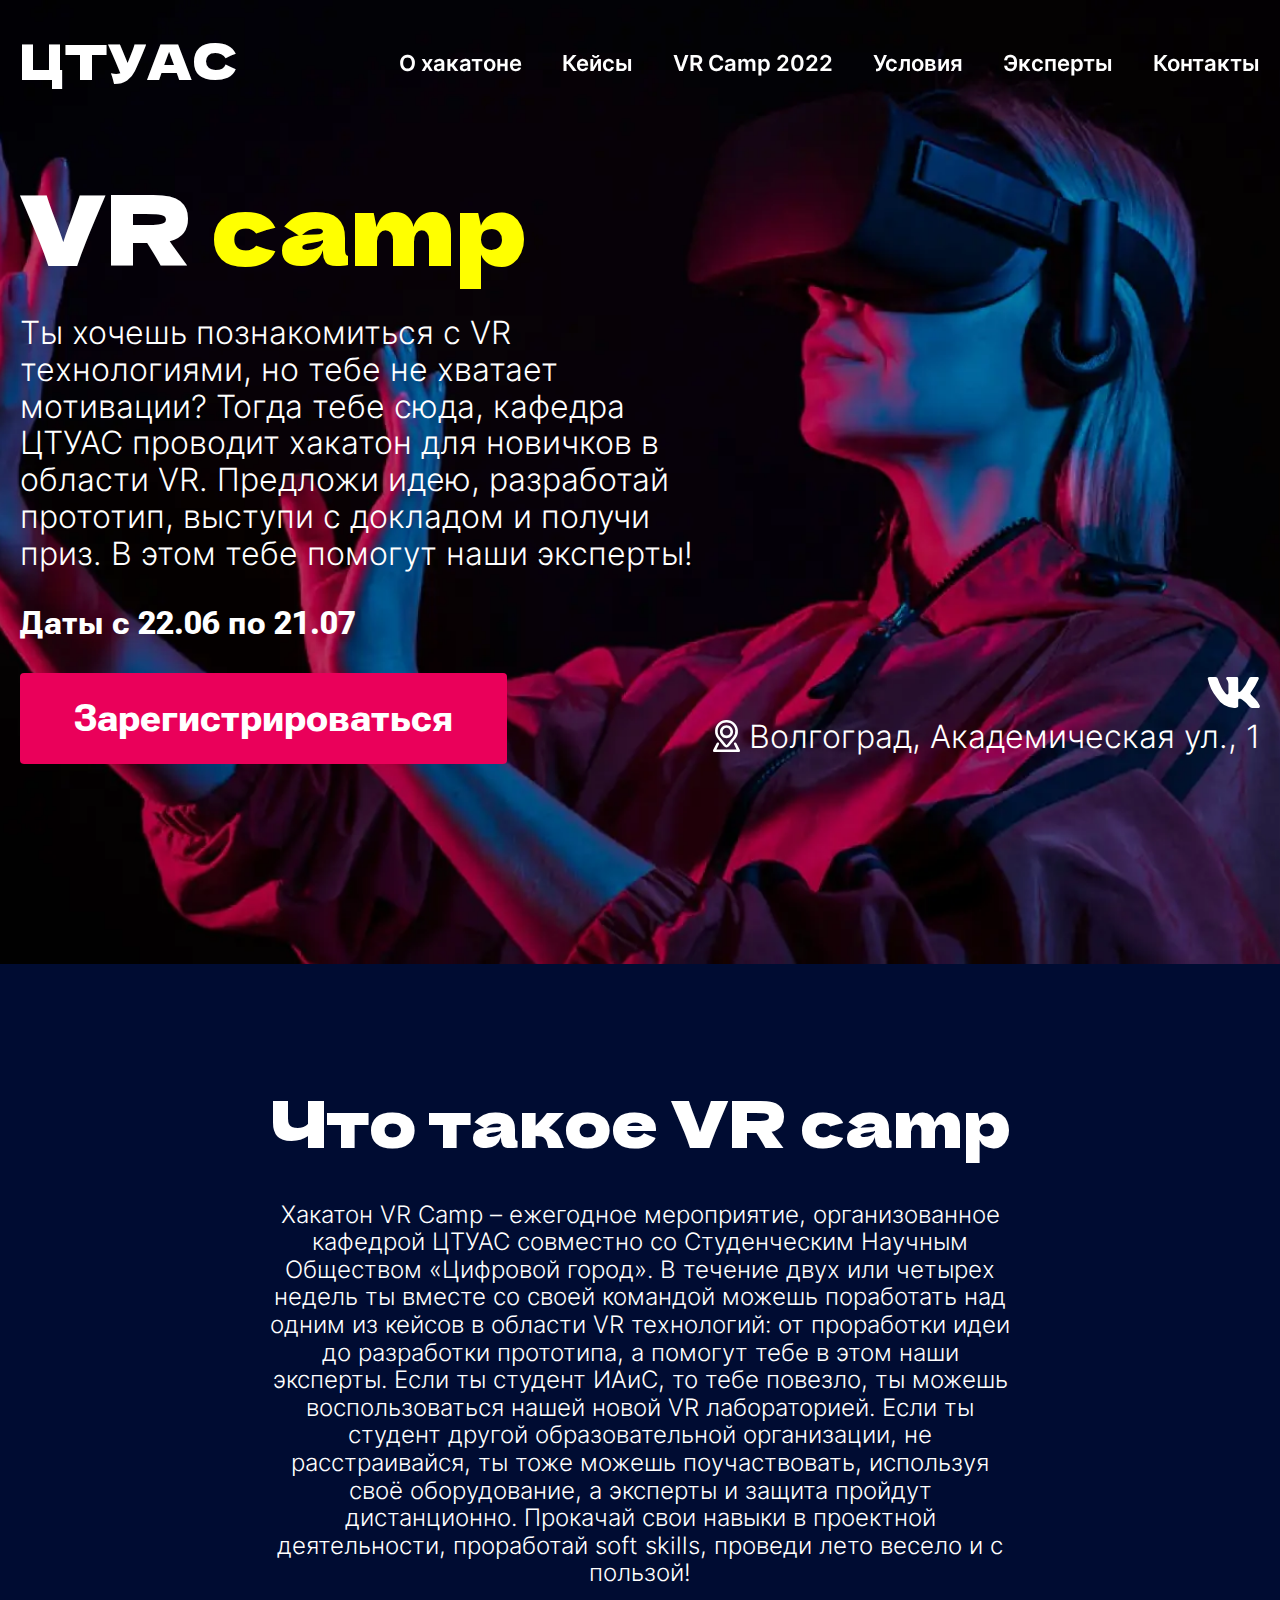
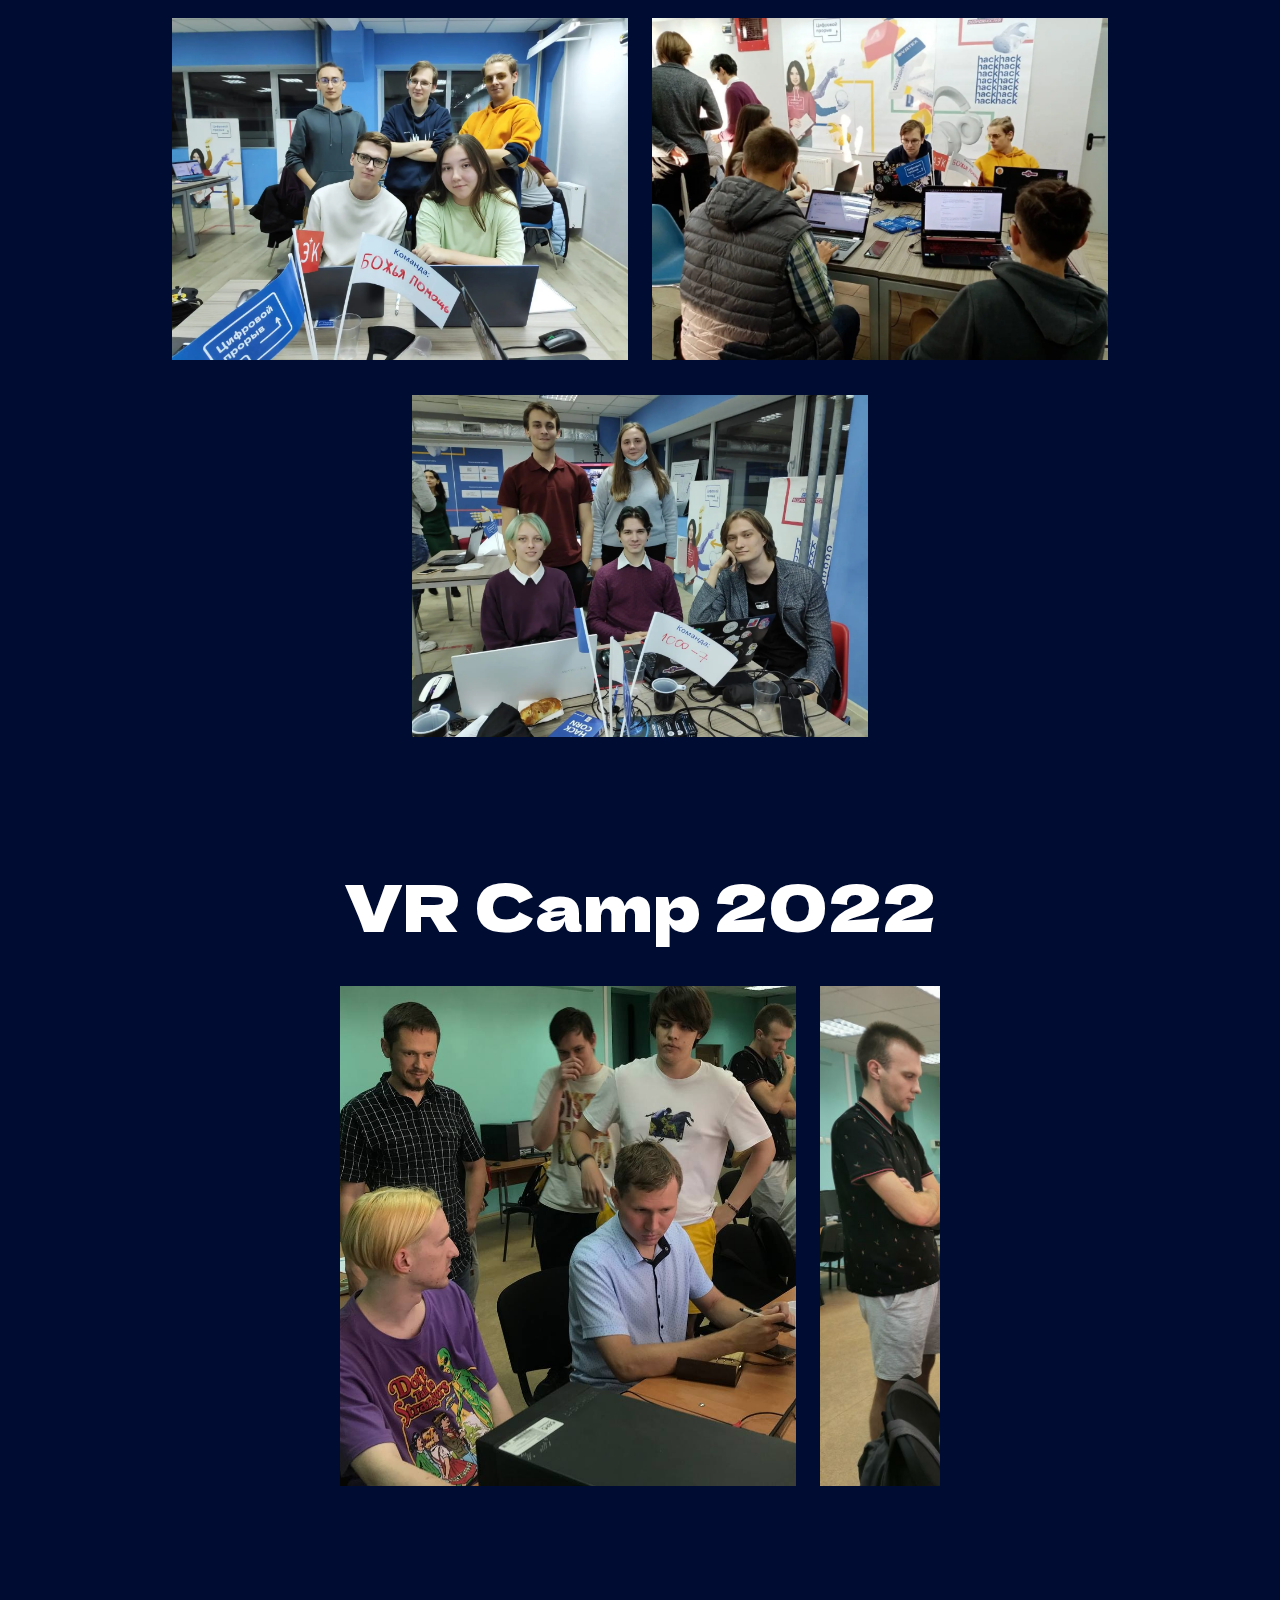
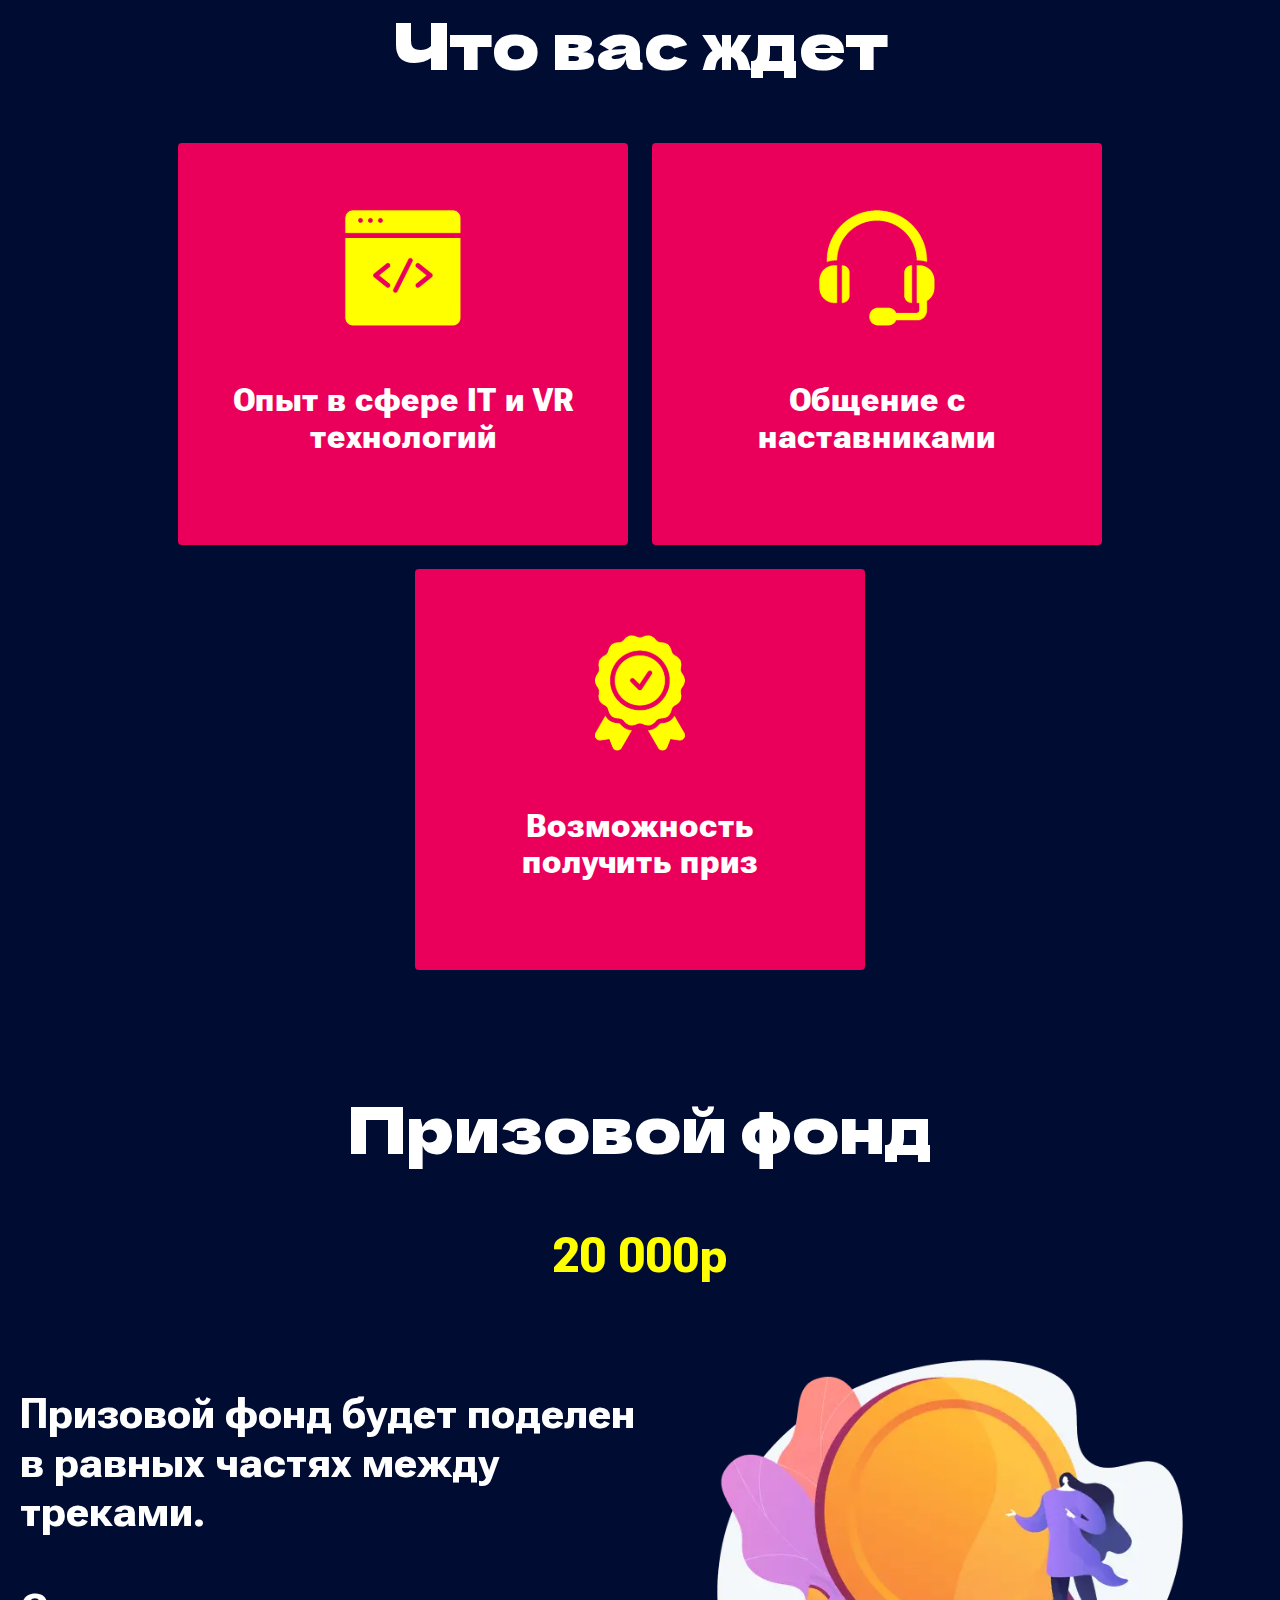
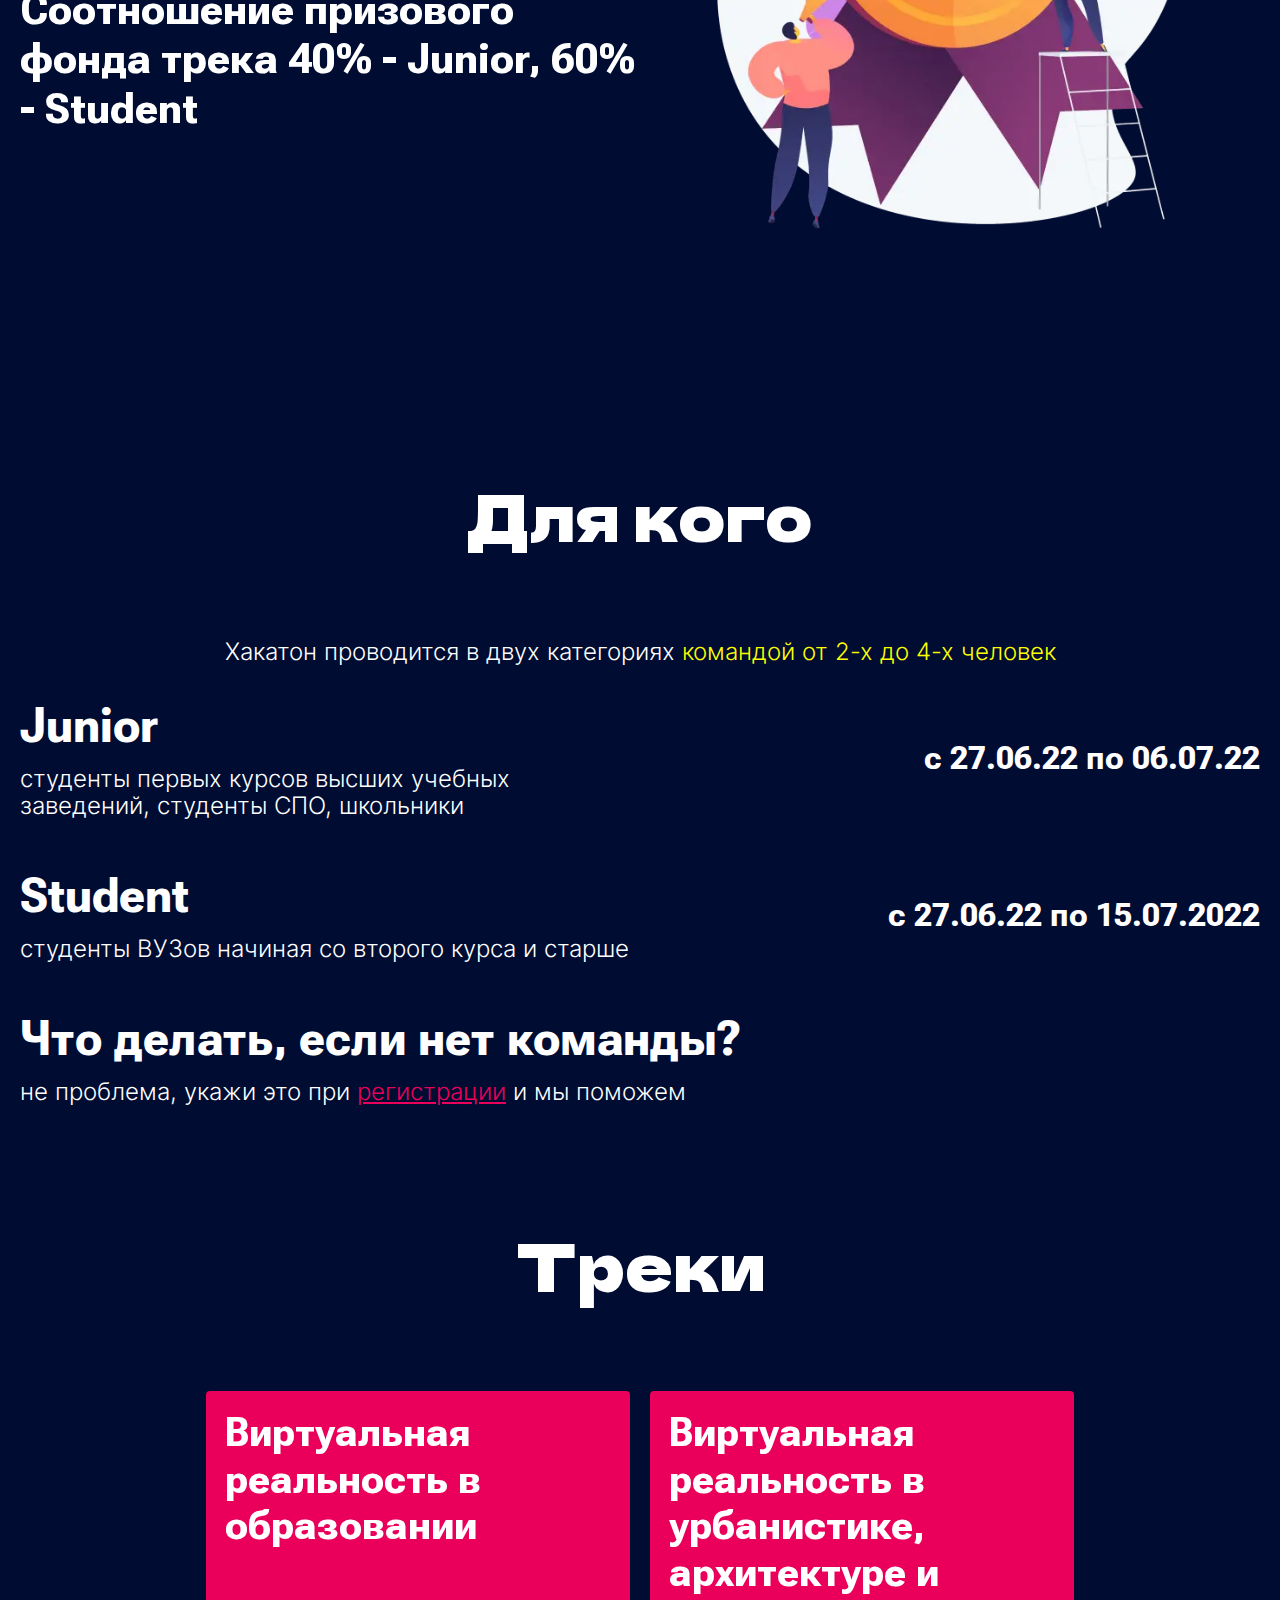
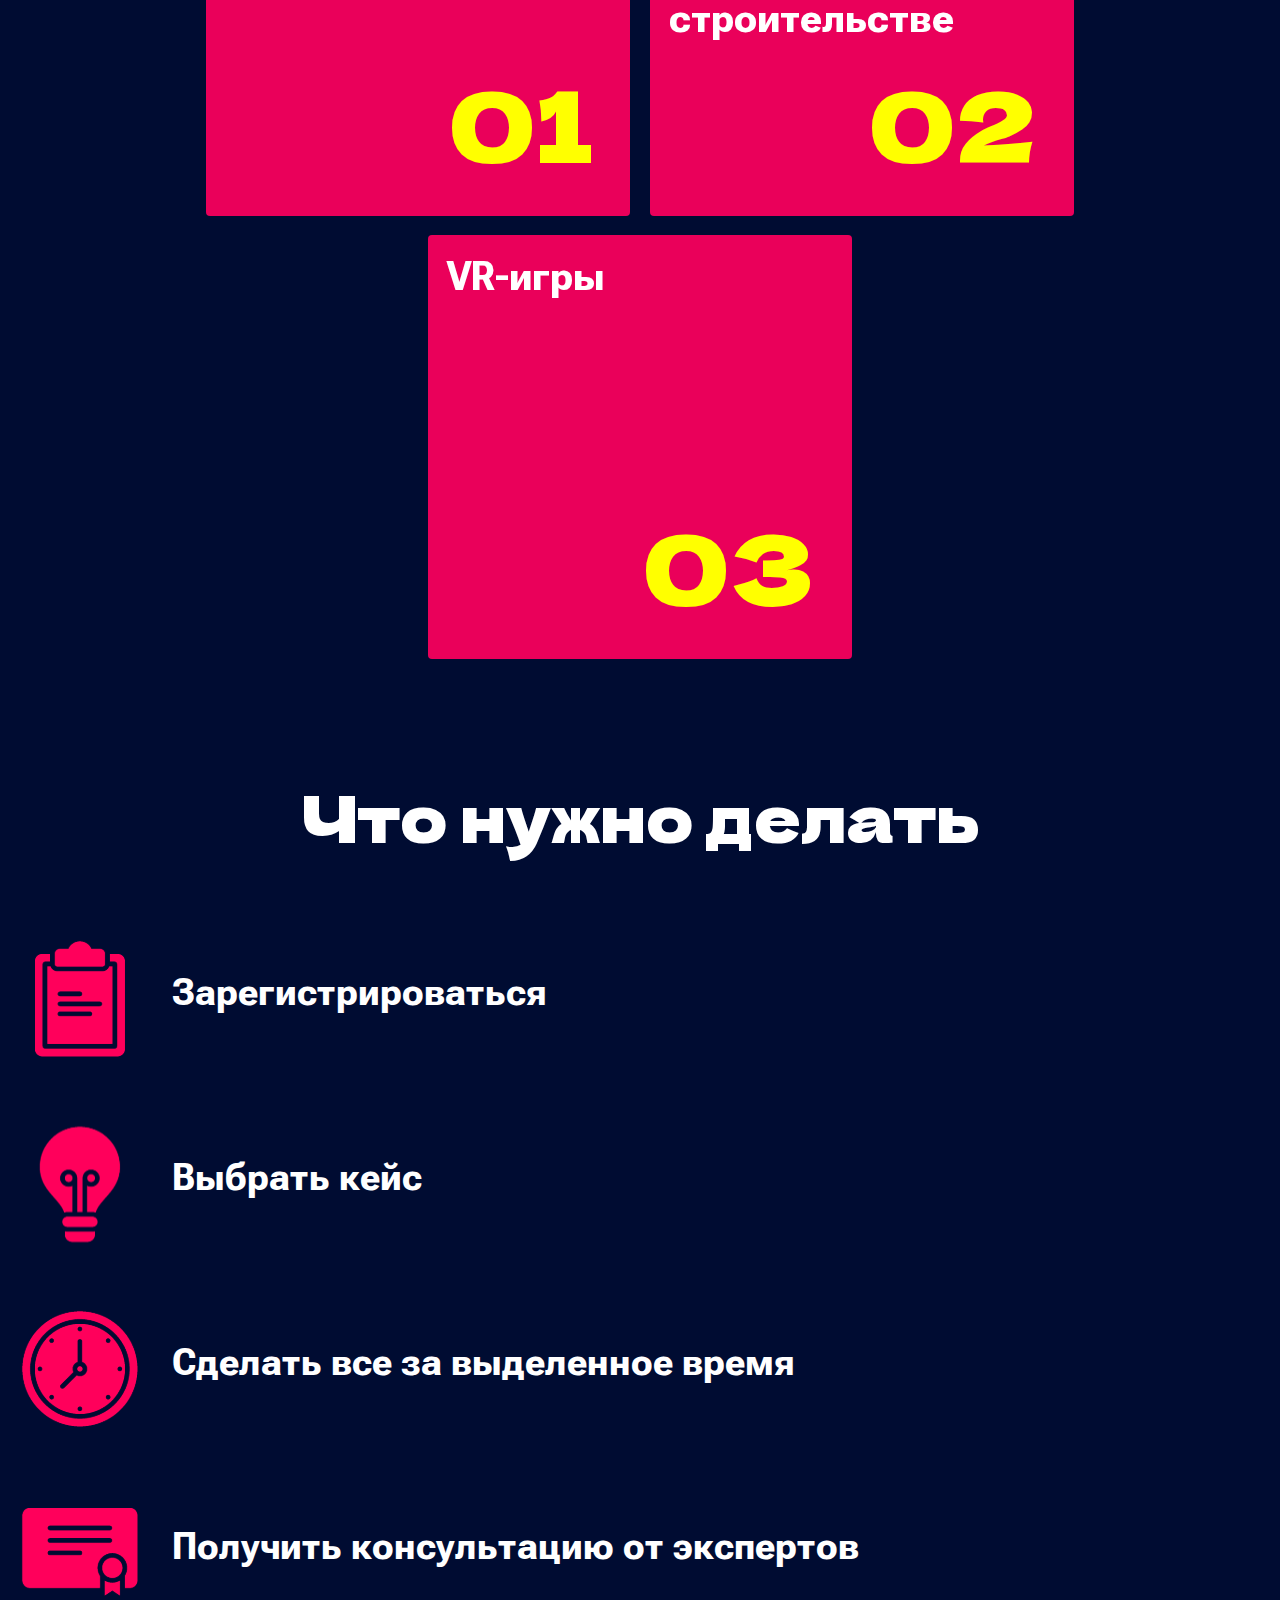
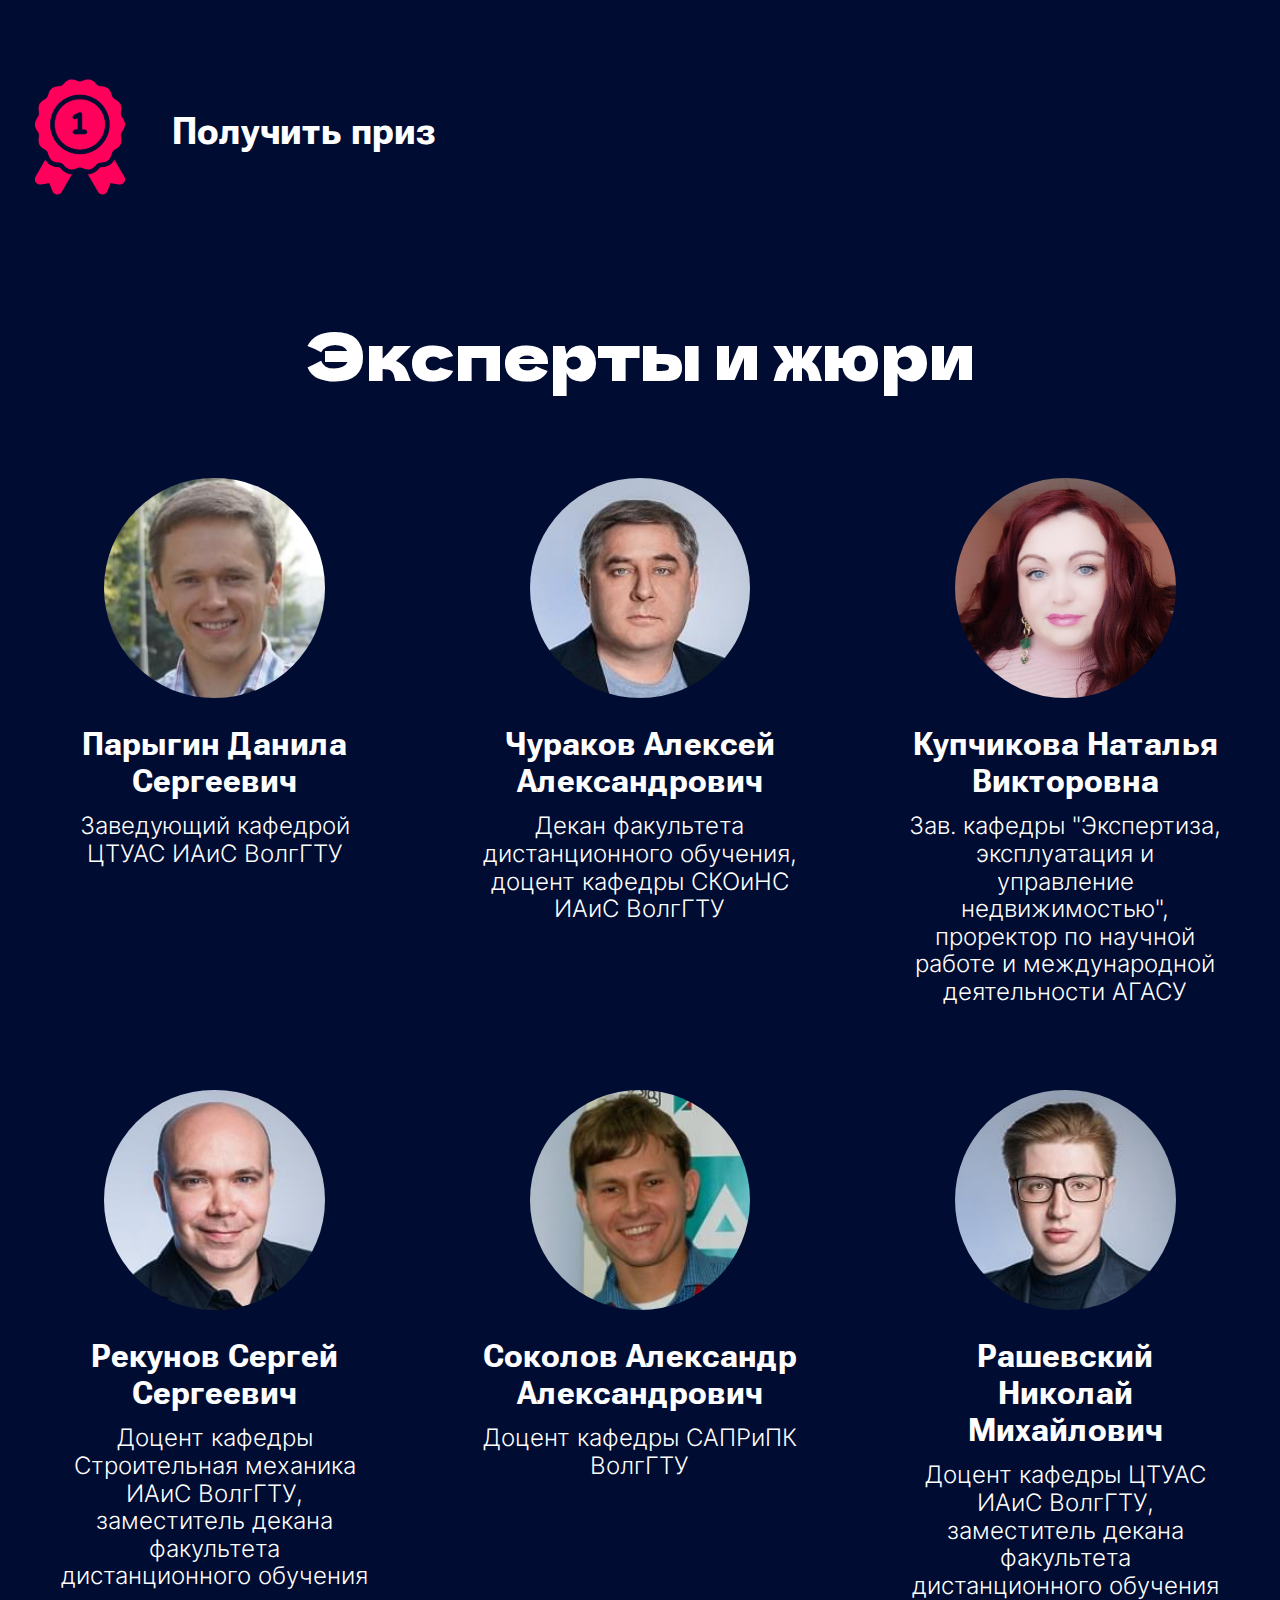
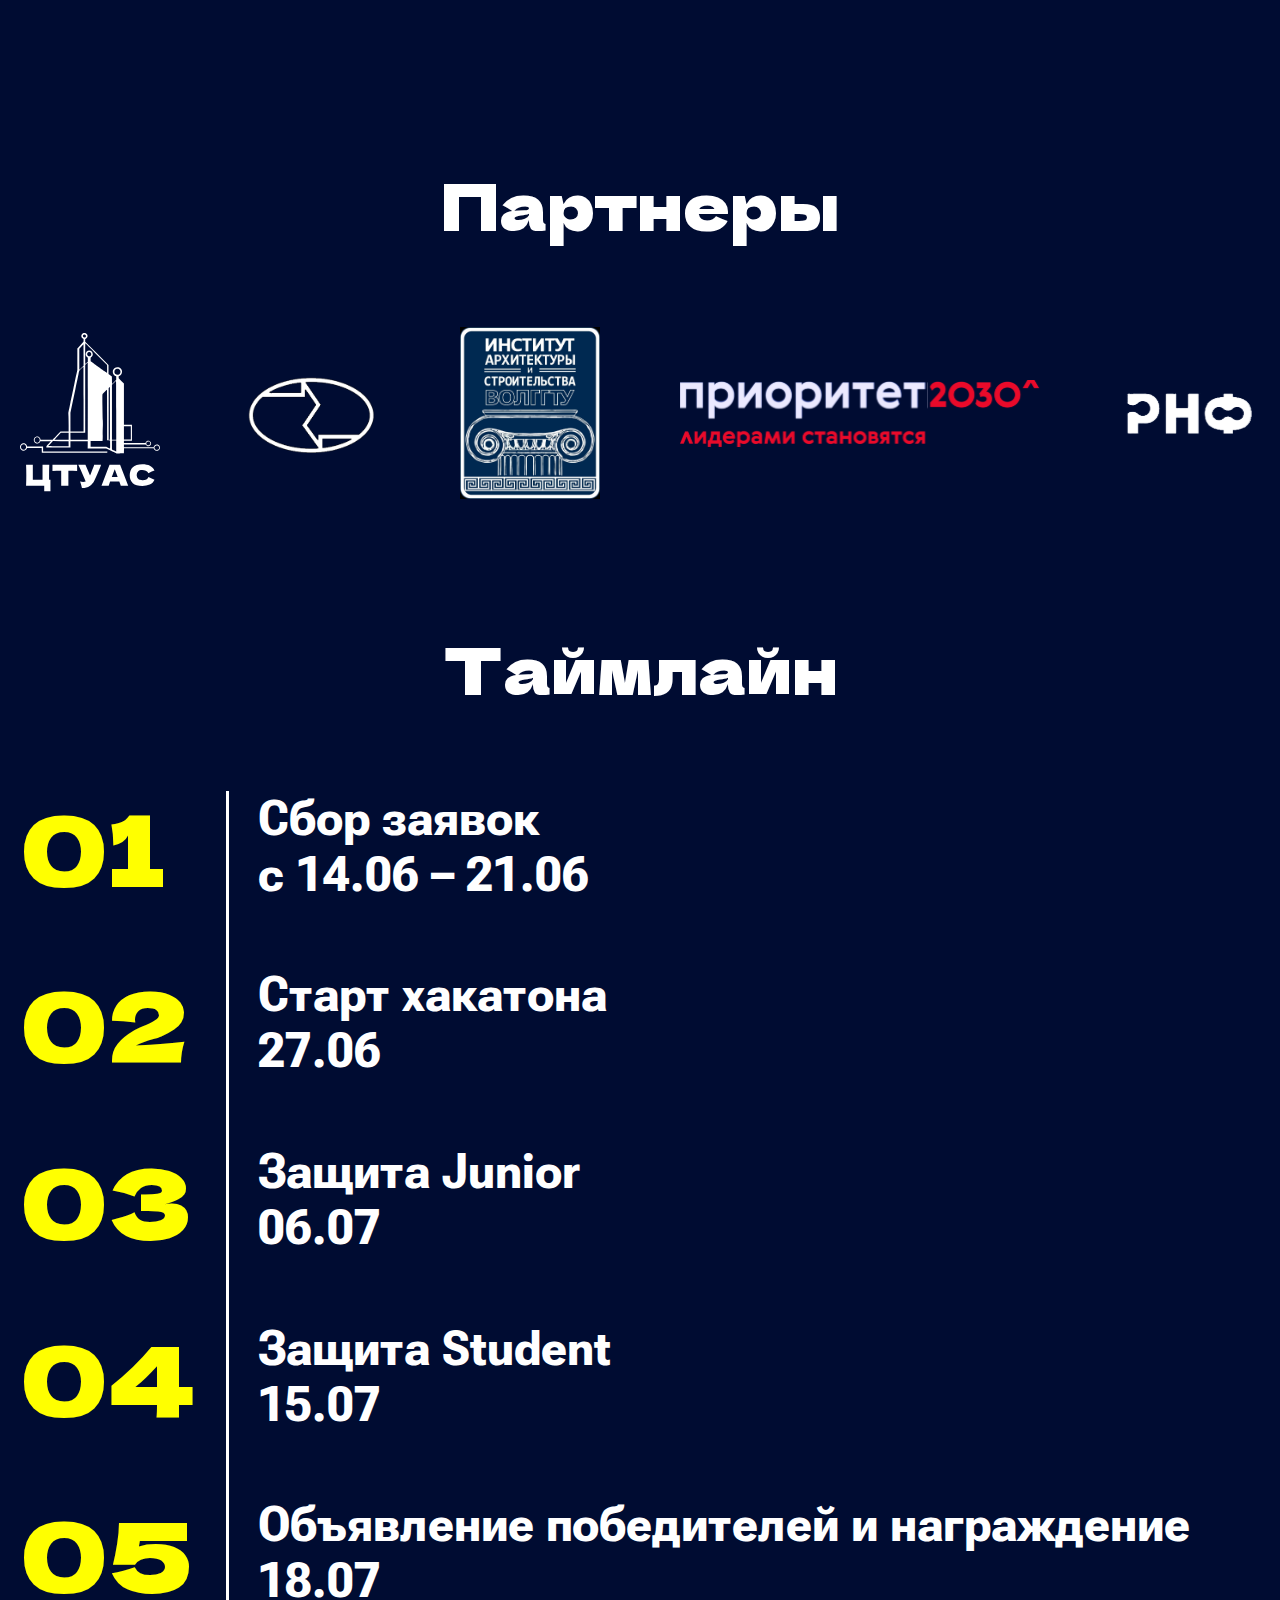
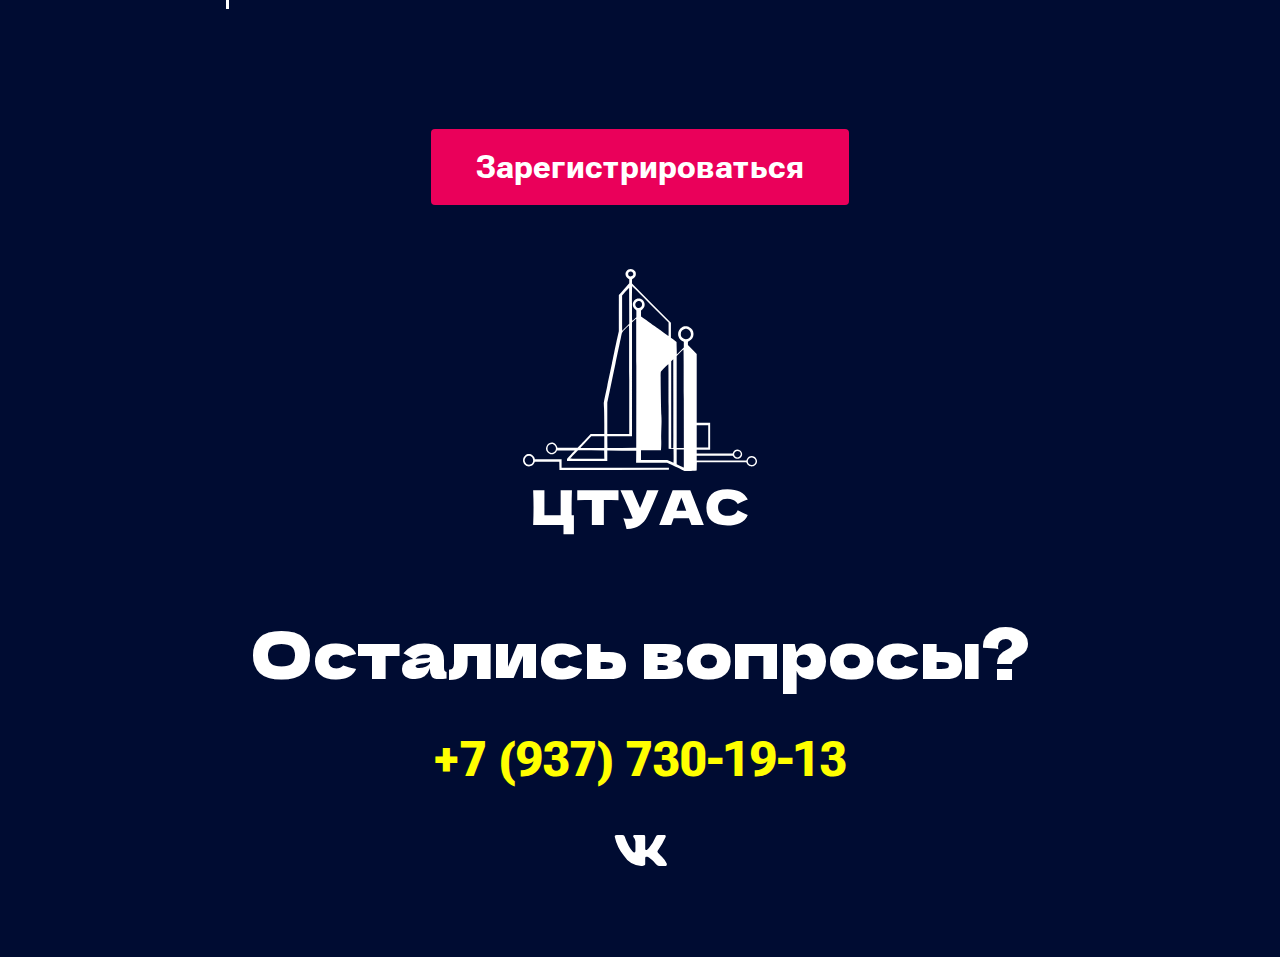
==== index.html @ 4e5b8299 "fixed old page" ====
<!doctype html>

<html lang="ru">

<head>
  <meta charset="UTF-8">
  <meta name="viewport" content="width=device-width, initial-scale=1.0">
  <meta name="description" content="ЦТУАС Хакатон VR camp 2022">
  <meta name="keywords" content="">
  <link rel="shortcut icon" href="img/favicons/favicon.svg" type="image/svg+xml">
  <link rel="shortcut icon" href="img/favicons/favicon.webp" type="image/webp">
  <link rel="shortcut icon" href="img/favicons/favicon.png" type="image/x-icon">
  <link rel="shortcut icon" href="img/favicons/favicon.ico" type="image/x-icon">
  <link rel="stylesheet" href="css/libs.min.css">
  <link rel="stylesheet" href="css/style.min.css">
  <title>ЦТУАС Хакатон</title>
</head>

<body>
  <nav class="nav">
    <div class="container">
      <div class="nav__mobile">
        <div class="nav__title"><a href="#">ЦТУАС</a></div>
        <input class="nav__check" type="checkbox" id="nav__check" onclick="menu()" />
        <label class="nav__hamb" for="nav__check"><span class="nav__hamb-line"></span></label>
      </div>
      <ul class="nav__menu">
        <li class="nav__menu__item">
          <a href="#about" onclick="checkboxOff()" class="nav__menu__link">О хакатоне</a>
        </li>
        <li class="nav__menu__item">
          <a href="#cases" onclick="checkboxOff()" class="nav__menu__link">Кейсы</a>
        </li>
        <li class="nav__menu__item">
          <a href="#old-camp" onclick="checkboxOff()" class="nav__menu__link">VR Camp 2022</a>
        </li>
        <li class="nav__menu__item">
          <a href="#conditions" onclick="checkboxOff()" class="nav__menu__link">Условия</a>
        </li>
        <li class="nav__menu__item">
          <a href="#experts" onclick="checkboxOff()" class="nav__menu__link">Эксперты</a>
        </li>
        <li class="nav__menu__item">
          <a href="#contacts" onclick="checkboxOff()" class="nav__menu__link">Контакты</a>
        </li>
      </ul>
    </div>
  </nav>
  <header class="header">
    <div class="container">
      <h1 class="header__title">
        VR <span class="header__title__anticolor">camp</span>
      </h1>
      <div class="header__description">
        Ты хочешь познакомиться с VR технологиями,
        но тебе не хватает мотивации?
        Тогда тебе сюда, кафедра ЦТУАС проводит
        хакатон для новичков в области VR. Предложи
        идею, разработай прототип, выступи с докладом
        и получи приз. В этом тебе помогут наши эксперты!
      </div>
      <div class="header__date">
        Даты с 22.06 по 21.07
      </div>
      <div class="header__bottom">
        <!-- https://forms.gle/5d2ER9vkkzoc5trY7 target="_blank" -->
        <a href="" class="header__button reg-button">Зарегистрироваться</a>
        <ul class="header__social">
          <li class="header__social__item">
            <a href="https://vk.com/istvstu" target="_blank">
              <img class="header__social__item__icon" src="img/vk.svg" />
            </a>
          </li>
          <li class="header__social__item">
            <img class="header__social__item__icon" src="img/marker.svg" />
            Волгоград, Академическая ул., 1
          </li>
        </ul>
      </div>
    </div>
  </header>
  <main class="main">
    <div class="container">
      <section class="main__whatis">
        <h2 class="main__whatis__title">
          <a name="about"></a>
          Что такое VR camp
        </h2>
        <div class="main__whatis__description">
          Хакатон VR Camp – ежегодное мероприятие, организованное кафедрой ЦТУАС совместно со Студенческим Научным
          Обществом «Цифровой город». В течение двух или четырех недель ты вместе со своей командой можешь поработать
          над одним из кейсов в области VR технологий: от проработки идеи до разработки прототипа, а помогут тебе в этом
          наши эксперты. Если ты студент ИАиС, то тебе повезло, ты можешь воспользоваться нашей новой VR лабораторией.
          Если ты студент другой образовательной организации, не расстраивайся, ты тоже можешь поучаствовать, используя
          своё оборудование, а эксперты и защита пройдут дистанционно. Прокачай свои навыки в проектной деятельности,
          проработай soft skills, проведи лето весело и с пользой!

        </div>
        <ul class="main__whatis__photos">
          <li class="main__whatis__photos__item">
            <img src="img/whatis_1.webp" alt="">
          </li>
          <li class="main__whatis__photos__item">
            <img src="img/whatis_2.webp" alt="">
          </li>
          <li class="main__whatis__photos__item">
            <img src="img/whatis_3.webp" alt="">
          </li>
        </ul>
      </section>

      <section class="main__whatis" id="old-camp">
        <h2 class="main__whatis__title">
          <a name="about"></a>
          VR Camp 2022
        </h2>
        <div class="slider">
          <ul class="main__whatis__photos" data-slider-photos>
            <li class="main__whatis__photos__item" data-slider-photos-item>
              <img src="img/old-camp/old-camp-1.jpg" alt="">
            </li>
            <li class="main__whatis__photos__item" data-slider-photos-item>
              <img src="img/old-camp/old-camp-2.jpg" alt="">
            </li>
            <li class="main__whatis__photos__item" data-slider-photos-item>
              <img src="img/old-camp/old-camp-3.jpg" alt="">
            </li>
            <li class="main__whatis__photos__item" data-slider-photos-item>
              <img src="img/old-camp/old-camp-4.jpg" alt="">
            </li>
          </ul>
        </div>

      </section>

      <section class="main__whatwait">
        <h2 class="main__whatwait__title">
          Что вас ждет
        </h2>
        <ul class="main__whatwait__list">
          <li class="main__whatwait__list__item">
            <img src="img/whatwait_1.svg" alt="" class="main__whatwait__list__item__icon">
            <h3 class="main__whatwait__list__item__title">
              Опыт в сфере IT и VR технологий
            </h3>
            <!-- <div class="main__whatwait__list__item__description">
                            Давно выяснено, что при оценке дизайна и 
                            композиции читаемый текст мешает сосредоточиться. 
                            Lorem Ipsum используют потому, что тот обеспечивает 
                            более или менее стандартное заполнение шаблона, 
                            а также реальное распределение букв и пробелов в 
                            абзацах, которое не получается при простой дубликации 
                            "Здесь ваш текст.. Здесь ваш текст.. Здесь ваш текст.." 
                            Многие программы электронной вёрстки
                        </div> -->
          </li>
          <li class="main__whatwait__list__item">
            <img src="img/whatwait_2.svg" alt="" class="main__whatwait__list__item__icon">
            <h3 class="main__whatwait__list__item__title">
              Общение с наставниками
            </h3>
            <!-- <div class="main__whatwait__list__item__description">
                            Давно выяснено, что при оценке дизайна и 
                            композиции читаемый текст мешает сосредоточиться. 
                            Lorem Ipsum используют потому, что тот обеспечивает 
                            более или менее стандартное заполнение шаблона, 
                            а также реальное распределение букв и пробелов в 
                            абзацах, которое не получается при простой дубликации 
                            "Здесь ваш текст.. Здесь ваш текст.. Здесь ваш текст.." 
                            Многие программы электронной вёрстки
                        </div> -->
          </li>
          <li class="main__whatwait__list__item">
            <img src="img/whatwait_3.svg" alt="" class="main__whatwait__list__item__icon">
            <h3 class="main__whatwait__list__item__title">
              Возможность получить приз
            </h3>
            <!-- <div class="main__whatwait__list__item__description">
                            Давно выяснено, что при оценке дизайна и 
                            композиции читаемый текст мешает сосредоточиться. 
                            Lorem Ipsum используют потому, что тот обеспечивает 
                            более или менее стандартное заполнение шаблона, 
                            а также реальное распределение букв и пробелов в 
                            абзацах, которое не получается при простой дубликации 
                            "Здесь ваш текст.. Здесь ваш текст.. Здесь ваш текст.." 
                            Многие программы электронной вёрстки
                        </div> -->
          </li>
        </ul>
      </section>

      <section class="main__prize">
        <h2 class="main__prize__title">
          Призовой фонд
        </h2>
        <div class="main__prize__description">
          20 000р
        </div>
        <div class="main__prize__content">
          <p class="main__prize__content__text">
            Призовой фонд будет поделен в равных частях между треками.
            <br><br>
            Соотношение призового фонда трека 40% - Junior, 60% - Student
          </p>
          <img src="img/prize_bg.webp" class="main__prize__content__img">
        </div>
        <!-- <ul class="main__prize__top">
                    <li class="main__prize__top__item">
                        <h3 class="main__prize__top__item__title">Топы команд</h3>
                        <div class="main__prize__top__item__description">Подзаголовок, в таком-то кейсе, условие</div>
                    </li>
                    <li class="main__prize__top__item">
                        <h3 class="main__prize__top__item__title">Топы команд</h3>
                        <div class="main__prize__top__item__description">Подзаголовок, в таком-то кейсе, условие</div>
                    </li>
                    <li class="main__prize__top__item">
                        <h3 class="main__prize__top__item__title">Топы команд</h3>
                        <div class="main__prize__top__item__description">Подзаголовок, в таком-то кейсе, условие</div>
                    </li>
                </ul> -->
      </section>

      <section class="main__forwhom">
        <h2 class="main__forwhom__title">Для кого</h2>
        <div class="main__forwhom__description">
          Хакатон проводится в двух категориях <span class="main__forwhom__description__anticolor">командой от 2-х до
            4-х человек</span>
        </div>
        <ul class="main__forwhom__teams">
          <li class="main__forwhom__teams__item">
            <div class="main__forwhom__teams__item__info">
              <h3 class="main__forwhom__teams__item__info__title">Junior</h3>
              <div class="main__forwhom__teams__item__info__description">
                студенты первых курсов высших учебных заведений, студенты СПО, школьники
              </div>
            </div>
            <div class="main__forwhom__teams__item__date">
              с 27.06.22 по 06.07.22
            </div>
          </li>
          <li class="main__forwhom__teams__item">
            <div class="main__forwhom__teams__item__info">
              <h3 class="main__forwhom__teams__item__info__title">Student</h3>
              <div class="main__forwhom__teams__item__info__description">
                студенты ВУЗов начиная со второго курса и старше
              </div>
            </div>
            <div class="main__forwhom__teams__item__date">
              с 27.06.22 по 15.07.2022
            </div>
          </li>
          <li class="main__forwhom__teams__item">
            <div class="main__forwhom__teams__item__info">
              <h3 class="main__forwhom__teams__item__info__title">Что делать, если нет команды?</h3>
              <div class="main__forwhom__teams__item__info__description">
                <!-- "https://forms.gle/5d2ER9vkkzoc5trY7" target="_blank" -->
                не проблема, укажи это при <a href=""
                  class="main__forwhom__teams__item__info__description__link">регистрации</a> и мы поможем
              </div>
            </div>
          </li>
        </ul>
      </section>

      <section class="main__case">
        <h2 class="main__case__title">
          <a name="cases"></a>
          Треки
        </h2>
        <div class="main__case__cards">
          <div class="main__case__cards__card">
            <h3 class="main__case__cards__card__title">
              Виртуальная реальность в образовании
            </h3>
            <div class="main__case__cards__card__description">
              В рамках данного трека мы с вами попытаемся
              сделать образовательный процесс более
              современным и интересным. Картинки в
              учебниках или стенды это хорошо, но,
              наверное, каждый из нас задумывался о том:
              «Вот если это можно было бы посмотреть
              поближе и с разных сторон?», «А что если …?».
              <br><br>
              Подробности кейса в день открытия хакатона :)

            </div>
            <div class="main__case__cards__card__number">01</div>
          </div>
          <div class="main__case__cards__card">
            <h3 class="main__case__cards__card__title">
              Виртуальная реальность в урбанистике, архитектуре и строительстве
            </h3>
            <div class="main__case__cards__card__description">
              Романтика есть в каждой профессии.
              Видели ли Вы фото «Обед на набоскрёбе»?
              <br><br>
              Подробности кейса в день открытия хакатона :)
            </div>
            <div class="main__case__cards__card__number">02</div>
          </div>
          <div class="main__case__cards__card">
            <h3 class="main__case__cards__card__title">
              VR-игры
            </h3>
            <div class="main__case__cards__card__description">
              Тут комментарии излишни :)
              А как вы относитесь к громкой музыке?)
              <br><br>
              Подробности кейса в день открытия хакатона :)

            </div>
            <div class="main__case__cards__card__number">03</div>
          </div>
        </div>
      </section>

      <section class="main__whatdo">
        <h2 class="main__whatdo__title">
          <a name="conditions"></a>
          Что нужно делать
        </h2>
        <ul class="main__whatdo__todo">
          <li class="main__whatdo__todo__item">
            <img src="img/main_whatdo_1.svg" alt="" class="main__whatdo__todo__item__icon">
            <div class="main__whatdo__todo__item__info">
              <h3 class="main__whatdo__todo__item__info__title">
                <!-- Регистрация -->
                Зарегистрироваться
              </h3>
              <!-- <div class="main__whatdo__todo__item__info__description">
                                Внести все свои данные: номер, емайл, ФИО и т.д.
                            </div> -->
            </div>
          </li>
          <li class="main__whatdo__todo__item">
            <img src="img/main_whatdo_2.svg" alt="" class="main__whatdo__todo__item__icon">
            <div class="main__whatdo__todo__item__info">
              <h3 class="main__whatdo__todo__item__info__title">
                Выбрать кейс
              </h3>
              <!-- <div class="main__whatdo__todo__item__info__description">
                                Давно выяснено, что при оценке дизайна и композиции 
                                читаемый текст мешает сосредоточиться. Lorem Ipsum 
                                используют потому, что тот обеспечивает более или 
                                менее стандартное заполнение шаблона, а также реальное 
                                распределение букв и пробелов в абзацах, которое не получается
                            </div> -->
            </div>
          </li>
          <li class="main__whatdo__todo__item">
            <img src="img/main_whatdo_3.svg" alt="" class="main__whatdo__todo__item__icon">
            <div class="main__whatdo__todo__item__info">
              <h3 class="main__whatdo__todo__item__info__title">
                Сделать все за выделенное время
              </h3>
              <!-- <div class="main__whatdo__todo__item__info__description">
                                Давно выяснено, что при оценке дизайна и композиции 
                                читаемый текст мешает сосредоточиться. Lorem Ipsum 
                                используют потому, что тот обеспечивает более или 
                                менее стандартное заполнение шаблона, а также реальное 
                                распределение букв и пробелов в абзацах, которое не получается
                            </div> -->
            </div>
          </li>
          <li class="main__whatdo__todo__item">
            <img src="img/main_whatdo_4.svg" alt="" class="main__whatdo__todo__item__icon">
            <div class="main__whatdo__todo__item__info">
              <h3 class="main__whatdo__todo__item__info__title">
                Получить консультацию от экспертов
              </h3>
              <!-- <div class="main__whatdo__todo__item__info__description">
                                Давно выяснено, что при оценке дизайна и композиции 
                                читаемый текст мешает сосредоточиться. Lorem Ipsum 
                                используют потому, что тот обеспечивает более или 
                                менее стандартное заполнение шаблона, а также реальное 
                                распределение букв и пробелов в абзацах, которое не получается
                            </div> -->
            </div>
          </li>
          <li class="main__whatdo__todo__item">
            <img src="img/main_whatdo_5.svg" alt="" class="main__whatdo__todo__item__icon">
            <div class="main__whatdo__todo__item__info">
              <h3 class="main__whatdo__todo__item__info__title">
                Получить приз
              </h3>
              <!-- <div class="main__whatdo__todo__item__info__description">
                                Внести все свои данные: номер, емайл, ФИО и т.д.
                            </div> -->
            </div>
          </li>
        </ul>
      </section>

      <section class="main__experts">
        <h2 class="main__experts__title">
          <a name="experts"></a>
          Эксперты и жюри
        </h2>
        <ul class="main__experts__peoples">
          <li class="main__experts__peoples__item">
            <img src="img/parygin.jpg" alt="" class="main__experts__peoples__item__photo">
            <h3 class="main__experts__peoples__item__title">
              Парыгин Данила Сергеевич
            </h3>
            <div class="main__experts__peoples__item__description">
              Заведующий кафедрой ЦТУАС ИАиС ВолгГТУ
            </div>
          </li>
          <li class="main__experts__peoples__item">
            <img src="img/churakov.jpg" alt="" class="main__experts__peoples__item__photo">
            <h3 class="main__experts__peoples__item__title">
              Чураков Алексей Александрович
            </h3>
            <div class="main__experts__peoples__item__description">
              Декан факультета дистанционного обучения,
              доцент кафедры СКОиНС ИАиС ВолгГТУ
            </div>
          </li>
          <li class="main__experts__peoples__item">
            <img src="img/cupchikova1.jpeg" alt="" class="main__experts__peoples__item__photo">
            <h3 class="main__experts__peoples__item__title">
              Купчикова Наталья Викторовна
            </h3>
            <div class="main__experts__peoples__item__description">
              Зав. кафедры "Экспертиза, эксплуатация и управление недвижимостью",
              проректор по научной работе и международной деятельности
              АГАСУ
            </div>
          </li>
          <li class="main__experts__peoples__item">
            <img src="img/rekunov.jpg" alt="" class="main__experts__peoples__item__photo">
            <h3 class="main__experts__peoples__item__title">
              Рекунов Сергей Сергеевич
            </h3>
            <div class="main__experts__peoples__item__description">
              Доцент кафедры Строительная механика ИАиС ВолгГТУ,
              заместитель декана факультета дистанционного обучения
            </div>
          </li>
          <li class="main__experts__peoples__item">
            <img src="img/sokolov.jpg" alt="" class="main__experts__peoples__item__photo">
            <h3 class="main__experts__peoples__item__title">
              Соколов Александр Александрович
            </h3>
            <div class="main__experts__peoples__item__description">
              Доцент кафедры САПРиПК ВолгГТУ
            </div>
          </li>
          <li class="main__experts__peoples__item">
            <img src="img/rashevskiy.jpg" alt="" class="main__experts__peoples__item__photo">
            <h3 class="main__experts__peoples__item__title">
              Рашевский Николай Михайлович
            </h3>
            <div class="main__experts__peoples__item__description">
              Доцент кафедры ЦТУАС ИАиС ВолгГТУ,
              заместитель декана факультета дистанционного обучения
            </div>
          </li>
        </ul>
      </section>

      <section class="main__companies">
        <h2 class="main__companies__title">
          Партнеры
        </h2>
        <ul class="main__companies__list">
          <li class="main__companies__list__item">
            <a href="http://istvstu.ru/" target="_blank" class="main__companies__list__item__link">
              <img src="img/ctuas_emblem.svg" alt="" class="main__companies__list__item__logo">
            </a>
          </li>
          <li class="main__companies__list__item">
            <a href="http://fdo-gorhoz.ru/" target="_blank" class="main__companies__list__item__link">
              <img src="img/fdo_logo.png" alt="" class="main__companies__list__item__logo">
            </a>
          </li>
          <li class="main__companies__list__item">
            <a href="https://vgasu.ru/" target="_blank" class="main__companies__list__item__link">
              <img src="img/iais_logo.jpg" alt="" class="main__companie__list__items__logo">
            </a>
          </li>
          <li class="main__companies__list__item" id="prioritet">
            <a href="https://priority2030.ru/" target="_blank" class="main__companies__list__item__link">
              <img src="img/prioritet.svg" alt="" class="main__companies__list__item__logo">
            </a>
          </li>
          <li class="main__companies__list__item">
            <a href="https://www.rscf.ru/" target="_blank" class="main__companies__list__item__link">
              <img src="img/rnf.svg" alt="" class="main__companies__list__item__logo">
            </a>
          </li>
        </ul>
      </section>

      <section class="main__timeline">
        <h2 class="main__timeline__title">
          Таймлайн
        </h2>
        <ul class="main__timeline__list">
          <li class="main__timeline__list__item">
            <div class="main__timeline__list__item__number">01</div>
            <div class="main__timeline__list__item__info">
              Сбор заявок<br>с 14.06 – 21.06
              <!-- <div class="main__timeline__list__item__info__title">
                                Сбор заявок<br>с 28.04 - 29.05
                            </div>
                            <div class="main__timeline__list__item__info__description">
                                Давно выяснено, что при оценке дизайна и композиции 
                                читаемый текст мешает сосредоточиться. Lorem Ipsum 
                                используют потому, что тот обеспечивает более или 
                                менее стандартное заполнение шаблона
                            </div> -->
            </div>
          </li>
          <li class="main__timeline__list__item">
            <div class="main__timeline__list__item__number">02</div>
            <div class="main__timeline__list__item__info">
              Старт хакатона<br>27.06
              <!-- <div class="main__timeline__list__item__info__title">
                                Сбор заявок<br>с 28.04 - 29.05
                            </div>
                            <div class="main__timeline__list__item__info__description">
                                Давно выяснено, что при оценке дизайна и композиции 
                                читаемый текст мешает сосредоточиться. Lorem Ipsum 
                                используют потому, что тот обеспечивает более или 
                                менее стандартное заполнение шаблона
                            </div> -->
            </div>
          </li>
          <li class="main__timeline__list__item">
            <div class="main__timeline__list__item__number">03</div>
            <div class="main__timeline__list__item__info">
              Защита Junior<br>06.07
              <!-- <div class="main__timeline__list__item__info__title">
                                Сбор заявок<br>с 28.04 - 29.05
                            </div>
                            <div class="main__timeline__list__item__info__description">
                                Давно выяснено, что при оценке дизайна и композиции 
                                читаемый текст мешает сосредоточиться. Lorem Ipsum 
                                используют потому, что тот обеспечивает более или 
                                менее стандартное заполнение шаблона
                            </div> -->
            </div>
          </li>
          <li class="main__timeline__list__item">
            <div class="main__timeline__list__item__number">04</div>
            <div class="main__timeline__list__item__info">
              Защита Student<br>15.07
              <!-- <div class="main__timeline__list__item__info__title">
                                Сбор заявок<br>с 28.04 - 29.05
                            </div>
                            <div class="main__timeline__list__item__info__description">
                                Давно выяснено, что при оценке дизайна и композиции 
                                читаемый текст мешает сосредоточиться. Lorem Ipsum 
                                используют потому, что тот обеспечивает более или 
                                менее стандартное заполнение шаблона
                            </div> -->
            </div>
          </li>
          <li class="main__timeline__list__item">
            <div class="main__timeline__list__item__number">05</div>
            <div class="main__timeline__list__item__info">
              Объявление победителей и награждение<br>18.07
              <!-- <div class="main__timeline__list__item__info__title">
                                Сбор заявок<br>с 28.04 - 29.05
                            </div>
                            <div class="main__timeline__list__item__info__description">
                                Давно выяснено, что при оценке дизайна и композиции 
                                читаемый текст мешает сосредоточиться. Lorem Ipsum 
                                используют потому, что тот обеспечивает более или 
                                менее стандартное заполнение шаблона
                            </div> -->
            </div>
          </li>
        </ul>
      </section>
    </div>
  </main>

  <footer class="footer">
    <div class="container">
      <a name="contacts"></a>
      <div class="">
        <!-- https://forms.gle/5d2ER9vkkzoc5trY7 target="_blank" -->
        <a href="" class="footer__button reg-button">Зарегистрироваться</a>
      </div>
      <a href="http://istvstu.ru/">
        <img src="img/ctuas_emblem.svg" alt="" class="footer__emblem">
      </a>
      <h2 class="footer__title">
        Остались вопросы?
      </h2>
      <div class="footer__number">
        +7 (937) 730-19-13
      </div>
      <a href="https://vk.com/istvstu" target="_blank">
        <img class="footer__icon" src="img/vk.svg" />
      </a>
    </div>
  </footer>
  <script src="js/libs.min.js"></script>
  <script src="js/main.min.js"></script>
  <!— Yandex.Metrika counter —>
    <script type="text/javascript">
      (function (m, e, t, r, i, k, a) {
        m[i] = m[i] || function () { (m[i].a = m[i].a || []).push(arguments) };
        m[i].l = 1 * new Date(); k = e.createElement(t), a = e.getElementsByTagName(t)[0], k.async = 1, k.src = r, a.parentNode.insertBefore(k, a)
      })
        (window, document, "script", "https://mc.yandex.ru/metrika/tag.js", "ym");

      ym(89194447, "init", {
        clickmap: true,
        trackLinks: true,
        accurateTrackBounce: true,
        webvisor: true
      });
    </script>
    <noscript>
      <div><img src="https://mc.yandex.ru/watch/89194447" style="position:absolute; left:-9999px;" alt="" /></div>
    </noscript>
    <!— /Yandex.Metrika counter —>
</body>

</html>
---- css/style.min.css ----
/*! normalize.css v8.0.1 | MIT License | github.com/necolas/normalize.css */
@font-face {
  font-family: DelaGothicOne;
  src: local("DelaGothicOne-Regular"), url(../fonts/DelaGothicOne-Regular.woff2) format("woff2"), url(../fonts/DelaGothicOne-Regular.woff) format("woff");
  font-weight: 400;
  font-style: normal;
  font-display: swap
}

@font-face {
  font-family: RobotoFlex;
  src: local("RobotoFlex"), url(../fonts/RobotoFlex.woff2) format("woff2"), url(../fonts/RobotoFlex.woff) format("woff");
  font-weight: 700;
  font-style: normal;
  font-display: swap
}

@font-face {
  font-family: RobotoFlex;
  src: local("RobotoFlex"), url(../fonts/RobotoFlex.woff2) format("woff2"), url(../fonts/RobotoFlex.woff) format("woff");
  font-weight: 800;
  font-style: normal;
  font-display: swap
}

@font-face {
  font-family: Inter;
  src: local("Inter-Medium"), url(../fonts/Inter-Medium.woff2) format("woff2"), url(../fonts/Inter-Medium.woff) format("woff");
  font-weight: 500;
  font-style: normal;
  font-display: swap
}

@font-face {
  font-family: Inter;
  src: local("Inter-Light"), url(../fonts/Inter-Light.woff2) format("woff2"), url(../fonts/Inter-Light.woff) format("woff");
  font-weight: 300;
  font-style: normal;
  font-display: swap
}

@font-face {
  font-family: Inter;
  src: local("Inter-SemiBold"), url(../fonts/Inter-SemiBold.woff2) format("woff2"), url(../fonts/Inter-SemiBold.woff) format("woff");
  font-weight: 600;
  font-style: normal;
  font-display: swap
}

@font-face {
  font-family: DelaGothicOne-Regular;
  src: local("DelaGothicOne-Regular"), url(../fonts/DelaGothicOne-Regular.woff2) format("woff2"), url(../fonts/DelaGothicOne-Regular.woff) format("woff");
  font-weight: 400;
  font-style: normal;
  font-display: swap
}

@font-face {
  font-family: Inter-Light;
  src: local("Inter-Light"), url(../fonts/Inter-Light.woff2) format("woff2"), url(../fonts/Inter-Light.woff) format("woff");
  font-weight: 400;
  font-style: normal;
  font-display: swap
}

@font-face {
  font-family: Inter-Medium;
  src: local("Inter-Medium"), url(../fonts/Inter-Medium.woff2) format("woff2"), url(../fonts/Inter-Medium.woff) format("woff");
  font-weight: 400;
  font-style: normal;
  font-display: swap
}

@font-face {
  font-family: Inter-SemiBold;
  src: local("Inter-SemiBold"), url(../fonts/Inter-SemiBold.woff2) format("woff2"), url(../fonts/Inter-SemiBold.woff) format("woff");
  font-weight: 400;
  font-style: normal;
  font-display: swap
}

@font-face {
  font-family: RobotoFlex;
  src: local("RobotoFlex"), url(../fonts/RobotoFlex.woff2) format("woff2"), url(../fonts/RobotoFlex.woff) format("woff");
  font-weight: 400;
  font-style: normal;
  font-display: swap
}

/*! normalize.css v8.0.1 | MIT License | github.com/necolas/normalize.css */
html {
  line-height: 1.15;
  -webkit-text-size-adjust: 100%
}

details,
main {
  display: block
}

h1 {
  font-size: 2em
}

hr {
  -webkit-box-sizing: content-box;
  box-sizing: content-box;
  height: 0;
  overflow: visible
}

code,
kbd,
pre,
samp {
  font-family: monospace, monospace;
  font-size: 1em
}

a {
  background-color: rgba(0, 0, 0, 0)
}

abbr[title] {
  border-bottom: none;
  text-decoration: underline;
  -webkit-text-decoration: underline dotted;
  text-decoration: underline dotted
}

b,
strong {
  font-weight: bolder
}

small {
  font-size: 80%
}

sub,
sup {
  font-size: 75%;
  line-height: 0;
  position: relative;
  vertical-align: baseline
}

sub {
  bottom: -.25em
}

sup {
  top: -.5em
}

img {
  border-style: none
}

button,
input,
optgroup,
select,
textarea {
  font-family: inherit;
  font-size: 100%;
  line-height: 1.15;
  margin: 0
}

button,
input {
  overflow: visible
}

button,
select {
  text-transform: none
}

[type=button],
[type=reset],
[type=submit],
button {
  -webkit-appearance: button
}

[type=button]::-moz-focus-inner,
[type=reset]::-moz-focus-inner,
[type=submit]::-moz-focus-inner,
button::-moz-focus-inner {
  border-style: none;
  padding: 0
}

[type=button]:-moz-focusring,
[type=reset]:-moz-focusring,
[type=submit]:-moz-focusring,
button:-moz-focusring {
  outline: ButtonText dotted 1px
}

fieldset {
  padding: .35em .75em .625em
}

legend {
  -webkit-box-sizing: border-box;
  box-sizing: border-box;
  color: inherit;
  display: table;
  max-width: 100%;
  padding: 0;
  white-space: normal
}

progress {
  vertical-align: baseline
}

textarea {
  overflow: auto
}

[type=checkbox],
[type=radio] {
  -webkit-box-sizing: border-box;
  box-sizing: border-box;
  padding: 0
}

[type=number]::-webkit-inner-spin-button,
[type=number]::-webkit-outer-spin-button {
  height: auto
}

[type=search] {
  -webkit-appearance: textfield;
  outline-offset: -2px
}

[type=search]::-webkit-search-decoration {
  -webkit-appearance: none
}

::-webkit-file-upload-button {
  -webkit-appearance: button;
  font: inherit
}

summary {
  display: list-item
}

[hidden],
template {
  display: none
}

*,
::after,
::before {
  -webkit-box-sizing: border-box;
  box-sizing: border-box
}

.flex {
  display: -webkit-box;
  display: -ms-flexbox;
  display: flex;
  -webkit-box-align: start;
  -ms-flex-align: start;
  align-items: flex-start;
  -webkit-box-pack: start;
  -ms-flex-pack: start;
  justify-content: flex-start
}

.--just-space {
  -webkit-box-pack: justify;
  -ms-flex-pack: justify;
  justify-content: space-between
}

.--just-center {
  -webkit-box-pack: center;
  -ms-flex-pack: center;
  justify-content: center
}

.--just-end {
  -webkit-box-pack: end;
  -ms-flex-pack: end;
  justify-content: flex-end
}

.--align-str {
  -webkit-box-align: stretch;
  -ms-flex-align: stretch;
  align-items: stretch
}

.--align-center {
  -webkit-box-align: center;
  -ms-flex-align: center;
  align-items: center
}

.--align-end {
  -webkit-box-align: end;
  -ms-flex-align: end;
  align-items: flex-end
}

.--dir-col {
  -webkit-box-orient: vertical;
  -webkit-box-direction: normal;
  -ms-flex-direction: column;
  flex-direction: column
}

html {
  font-size: 16px;
  scroll-behavior: smooth;
  overflow: overlay;
  overflow-x: hidden
}

body,
html {
  min-height: 100%;
  position: relative
}

body {
  margin: 0;
  font-size: 1rem;
  background-color: #000c32
}

h1,
h2,
h3,
h4,
h5,
h6,
li,
ol,
p,
ul {
  margin: 0
}

.reg-button {
  font-family: RobotoFlex;
  font-weight: 700;
  font-size: 32px;
  color: #fff;
  padding: 27px 64px;
  background-color: #ea005a;
  border-radius: 4px;
  text-decoration: none;
  -webkit-transition: .2s;
  -o-transition: .2s;
  transition: .2s;
  display: inline-block
}

.reg-button:hover {
  background-color: #ff2377
}

::-webkit-scrollbar {
  width: 12px
}

::-webkit-scrollbar-thumb {
  background: -webkit-gradient(linear, left top, left bottom, from(#ff2377), to(#ea005a));
  background: linear-gradient(180deg, #ff2377, #ea005a);
  border-radius: 4px
}

body ul {
  list-style-type: none;
  padding: 0;
  margin: 0
}

body ::-webkit-scrollbar {
  width: 12px;
  background-color: rgba(0, 0, 0, 0)
}

body ::-webkit-scrollbar-thumb {
  background-color: #223c50
}

.container {
  max-width: 1480px;
  padding: 0 20px;
  margin: 0 auto
}

.nav {
  position: fixed;
  width: 100%;
  left: 0;
  right: 0;
  -webkit-transition: .3s;
  -o-transition: .3s;
  transition: .3s;
  font-size: 48px
}

.nav .container {
  display: -webkit-box;
  display: -ms-flexbox;
  display: flex;
  -webkit-box-pack: justify;
  -ms-flex-pack: justify;
  justify-content: space-between;
  padding-top: .67em;
  padding-bottom: .67em;
  -webkit-transition: .3s;
  -o-transition: .3s;
  transition: .3s
}

.nav__check {
  display: none
}

.nav__title {
  float: left
}

.nav__title a {
  font-family: DelaGothicOne;
  font-weight: 400;
  color: #fff;
  text-decoration: none;
  font-size: 1em
}

.nav__menu {
  position: relative;
  display: -webkit-box;
  display: -ms-flexbox;
  display: flex;
  bottom: .1em;
  gap: 40px;
  max-height: 0
}

.nav__menu__link {
  -webkit-transition: .3s;
  -o-transition: .3s;
  transition: .3s;
  font-family: Inter;
  font-weight: 600;
  font-size: .45em;
  color: #fff;
  text-decoration: none;
  white-space: nowrap
}

.nav__menu__link:hover {
  color: #ff2377
}

.nav.scrolled__nav {
  background-color: #fff;
  z-index: 5
}

.nav.scrolled__nav .container {
  padding-top: 8px;
  padding-bottom: 8px
}

.nav.scrolled__nav .nav__menu__link,
.nav.scrolled__nav .nav__title a {
  color: #000c32
}

.nav.scrolled__nav .nav__menu__link:hover {
  color: #ff2377
}

.header {
  background-image: url(../img/header-background.webp);
  background-repeat: no-repeat;
  background-size: cover;
  background-position: 65%;
  width: 100%;
  padding-top: 170px;
  padding-bottom: 200px;
  margin-bottom: 120px;
  color: #fff;
  font-size: 32px
}

.header__title {
  font-family: DelaGothicOne;
  font-weight: 400;
  font-size: 3em;
  margin-bottom: .36em
}

.header__title__anticolor {
  color: #ff0
}

.header__description {
  font-family: Inter;
  font-weight: 300;
  font-size: 1em;
  max-width: 55%;
  margin-bottom: 1em
}

.header__date {
  font-family: RobotoFlex;
  font-weight: 700;
  font-size: 1em;
  margin-bottom: 1em
}

.header__social {
  float: right;
  font-family: Inter;
  font-weight: 300;
  text-align: right;
  color: #fff
}

.header__social__item:not(:last-child) {
  margin-bottom: .25rem
}

.header__social__item__icon {
  font-size: 1rem;
  position: relative;
  top: .25rem
}

.header__button {
  font-size: 1.2em;
  padding: .6em 1.4em
}

.main {
  font-size: 48px
}

.main__whatis {
  margin-bottom: 2.5em;
  color: #fff;
  text-align: center
}

.main__whatis__title {
  font-family: DelaGothicOne;
  font-weight: 400;
  font-size: 1.34em;
  margin-bottom: .67em
}

.main__whatis__description {
  font-family: Inter;
  font-weight: 300;
  font-size: .5em;
  width: 60%;
  margin: 0 auto 1.3em
}

.main__whatis__photos {
  display: -webkit-box;
  display: -ms-flexbox;
  display: flex;
  -ms-flex-wrap: wrap;
  flex-wrap: wrap;
  gap: .5em;
  -webkit-box-pack: center;
  -ms-flex-pack: center;
  justify-content: center
}

.main__whatis__photos__item {
  max-width: 9.5em
}

.main__whatis__photos__item img {
  width: 100%
}

.main__whatwait {
  margin-bottom: 2.5em;
  color: #fff;
  text-align: center
}

.main__whatwait__title {
  font-family: DelaGothicOne;
  font-weight: 400;
  font-size: 1.34em;
  margin-bottom: 64px
}

.main__whatwait__list {
  display: -webkit-box;
  display: -ms-flexbox;
  display: flex;
  -ms-flex-wrap: wrap;
  flex-wrap: wrap;
  -webkit-box-pack: center;
  -ms-flex-pack: center;
  justify-content: center;
  gap: .5em
}

.main__whatwait__list__item {
  background-color: #ea005a;
  border-radius: 4px;
  padding: 1.34em .67em;
  width: 450px
}

.main__whatwait__list__item__icon {
  margin-bottom: .9em
}

.main__whatwait__list__item__title {
  font-family: RobotoFlex;
  font-weight: 800;
  font-size: .67em;
  margin-bottom: .76em
}

.main__whatwait__list__item__description {
  font-family: Inter;
  font-weight: 300;
  font-size: .5em;
  text-align: left
}

.main__prize {
  margin-bottom: 5em;
  position: relative;
  text-align: center;
  color: #fff
}

.main__prize__title {
  font-family: DelaGothicOne;
  font-weight: 400;
  font-size: 1.34em;
  margin-bottom: 1em
}

.main__prize__description {
  font-family: RobotoFlex;
  font-weight: 700;
  font-size: 1em;
  color: #ff0
}

.main__prize__content {
  display: -webkit-box;
  display: -ms-flexbox;
  display: flex;
  -ms-flex-pack: distribute;
  justify-content: space-around;
  -webkit-box-align: center;
  -ms-flex-align: center;
  align-items: center
}

.main__prize__content__text {
  font-family: RobotoFlex;
  font-weight: 700;
  font-size: .89em;
  text-align: left
}

.main__prize__content__img {
  width: 50%;
  height: 100%;
  z-index: -1
}

.main__forwhom {
  margin-bottom: 2.5em
}

.main__forwhom__title {
  font-family: DelaGothicOne;
  font-weight: 400;
  font-size: 1.34em;
  color: #fff;
  text-align: center;
  margin-bottom: 1.34em
}

.main__forwhom__description {
  font-family: Inter;
  font-weight: 300;
  font-size: .5em;
  text-align: center;
  color: #fff;
  margin-bottom: 1.34em
}

.main__forwhom__description__anticolor {
  color: #ff0
}

.main__forwhom__teams__item__info {
  margin-right: .5em;
  color: #fff
}

.main__forwhom__teams__item__info__title {
  font-family: RobotoFlex;
  font-weight: 700;
  font-size: 1em;
  margin-bottom: .25em
}

.main__forwhom__teams__item__info__description {
  font-family: Inter;
  font-weight: 300;
  font-size: .5em
}

.main__forwhom__teams__item__info__description__link {
  -webkit-transition: .2s;
  -o-transition: .2s;
  transition: .2s;
  color: #ea005a
}

.main__forwhom__teams__item__info__description__link:hover {
  color: #d20755
}

.main__forwhom__teams__item__date {
  font-family: RobotoFlex;
  font-weight: 700;
  font-size: .67em;
  color: #fff;
  -ms-flex-item-align: center;
  align-self: center
}

.main__forwhom__teams__item:not(:last-child) {
  display: -webkit-box;
  display: -ms-flexbox;
  display: flex;
  -webkit-box-pack: justify;
  -ms-flex-pack: justify;
  justify-content: space-between;
  -ms-flex-line-pack: center;
  align-content: center;
  margin-bottom: 1em
}

.main__forwhom__teams__item:not(:last-child) .main__forwhom__teams__item__info {
  max-width: 50%
}

.main__case {
  margin-bottom: 2.5em;
  position: relative
}

.main__case__title {
  font-family: DelaGothicOne;
  font-weight: 400;
  font-size: 1.37em;
  color: #fff;
  text-align: center;
  margin-bottom: 1.37em
}

.main__case__cards {
  display: -webkit-box;
  display: -ms-flexbox;
  display: flex;
  gap: .4em;
  -webkit-box-pack: center;
  -ms-flex-pack: center;
  justify-content: center;
  -ms-flex-wrap: wrap;
  flex-wrap: wrap
}

.main__case__cards__card {
  position: relative;
  background-color: #ea005a;
  border-radius: 4px;
  padding: .4em;
  min-height: 8.84em;
  max-height: 8.84em;
  width: 8.84em;
  -webkit-transition: max-height .4s;
  -o-transition: max-height .4s;
  transition: max-height .4s;
  overflow: hidden
}

.main__case__cards__card__title {
  font-family: RobotoFlex;
  font-style: normal;
  font-weight: 700;
  font-size: .84em;
  color: #fff;
  margin-bottom: .5em
}

.main__case__cards__card__description {
  display: none;
  opacity: 0;
  font-family: Inter;
  font-weight: 500;
  font-size: .5em;
  color: #fff;
  margin-bottom: 7em;
  -webkit-transition: opacity .4s;
  -o-transition: opacity .4s;
  transition: opacity .4s
}

.main__case__cards__card__number {
  position: absolute;
  right: .4em;
  bottom: .4em;
  font-family: DelaGothicOne;
  font-weight: 400;
  font-size: 2em;
  color: #ff0
}

.main__whatdo {
  margin-bottom: 2.5em
}

.main__whatdo__title {
  font-family: DelaGothicOne;
  font-weight: 400;
  font-size: 1.34em;
  color: #fff;
  text-align: center;
  margin-bottom: 1.34em
}

.main__whatdo__todo__item {
  display: grid;
  grid-template-columns: 2.5em 6fr;
  gap: .67em;
  color: #fff;
  -webkit-box-align: center;
  -ms-flex-align: center;
  align-items: center
}

.main__whatdo__todo__item__info {
  grid-column: 2
}

.main__whatdo__todo__item__info__title {
  font-family: RobotoFlex;
  font-weight: 700;
  font-size: .78em;
  margin-bottom: .34em
}

.main__whatdo__todo__item:not(:last-child) {
  margin-bottom: 1.34em
}

.main__experts {
  margin-bottom: 2.5em;
  color: #fff;
  text-align: center
}

.main__experts__title {
  font-family: DelaGothicOne;
  font-weight: 400;
  font-size: 1.34em;
  margin-bottom: 1.34em
}

.main__experts__peoples {
  margin-bottom: 1.67em;
  display: -webkit-box;
  display: -ms-flexbox;
  display: flex;
  -ms-flex-wrap: wrap;
  flex-wrap: wrap;
  -ms-flex-pack: distribute;
  justify-content: space-around;
  gap: .75em
}

.main__experts__peoples__item {
  max-width: 315px;
  margin-bottom: 1em
}

.main__experts__peoples__item__photo {
  width: 70%;
  border-radius: 100%;
  margin-bottom: .34em
}

.main__experts__peoples__item__title {
  font-family: RobotoFlex;
  font-weight: 700;
  font-size: .67em;
  margin-bottom: .4em
}

.main__experts__peoples__item__description {
  font-family: Inter;
  font-weight: 300;
  font-size: .5em
}

.main__companies {
  color: #fff;
  text-align: center;
  margin-bottom: 2.5em
}

.main__companies__title {
  font-family: DelaGothicOne;
  font-weight: 400;
  font-size: 1.34em;
  margin-bottom: 1.34em
}

.main__companies__list {
  display: grid;
  grid-template-columns: repeat(auto-fit, minmax(2.6em, 1fr));
  gap: 1.67em;
  -webkit-box-align: center;
  -ms-flex-align: center;
  align-items: center
}

.main__companies__list__item#prioritet {
  grid-column: span 2
}

.main__companies__list__item img {
  width: 100%
}

.main__timeline {
  margin-bottom: 2.5em;
  color: #fff
}

.main__timeline__title {
  font-family: DelaGothicOne;
  font-weight: 400;
  font-size: 1.34em;
  margin-bottom: 1.34em;
  text-align: center
}

.main__timeline__list__item {
  display: grid;
  grid-template-columns: 3.125em 6fr;
  gap: 1.17em
}

.main__timeline__list__item__number {
  font-family: DelaGothicOne;
  font-weight: 400;
  font-size: 2em;
  color: #ff0
}

.main__timeline__list__item__info {
  padding-left: .6em;
  border-left: 3px solid #fff;
  font-family: RobotoFlex;
  font-weight: 700;
  line-height: 1.17em;
  font-size: 1em
}

.main__timeline__list__item:not(:last-child) .main__timeline__list__item__info {
  padding-bottom: 1.34em
}

.footer {
  font-size: 48px;
  text-align: center
}

.footer__button {
  margin-bottom: 2em;
  font-size: .67em;
  padding: .6em 1.4em
}

.footer__emblem {
  margin-bottom: 1.34em
}

.footer__title {
  font-family: DelaGothicOne;
  font-weight: 400;
  font-size: 1.34em;
  color: #fff;
  margin-bottom: .67em
}

.footer__number {
  font-family: RobotoFlex;
  font-style: normal;
  font-weight: 700;
  font-size: 1em;
  color: #ff0;
  margin-bottom: 1em
}

.footer__icon {
  margin-bottom: 1.67em
}

.nav__mobile {
  margin-right: 20px;
}

@media screen and (max-width:1140px) {
  html {
    scroll-behavior: smooth
  }

  .nav {
    z-index: 5
  }

  .nav .container {
    display: block;
    padding: .4em .34em
  }

  .nav__mobile {
    display: -webkit-box;
    display: -ms-flexbox;
    display: flex;
    -webkit-box-pack: justify;
    -ms-flex-pack: justify;
    justify-content: space-between;
    -webkit-box-align: center;
    -ms-flex-align: center;
    align-items: center
  }

  .nav__hamb {
    float: right;
    cursor: pointer;
    padding: .8em 0
  }

  .nav__hamb-line {
    position: relative;
    display: block;
    background-color: #fff;
    height: .25em;
    width: 1.5em;
    border-radius: 4px;
    -webkit-transition: .3s;
    -o-transition: .3s;
    transition: .3s
  }

  .nav__hamb-line::after,
  .nav__hamb-line::before {
    position: absolute;
    display: block;
    background-color: #fff;
    content: "";
    height: 100%;
    width: 100%;
    border-radius: 4px;
    -webkit-transition: .3s;
    -o-transition: .3s;
    transition: .3s
  }

  .nav__hamb-line::before {
    top: .5em
  }

  .nav__hamb-line::after {
    top: -.5em
  }

  .nav.scrolled__nav .container {
    padding: 0 .4em
  }

  .nav__check:checked~.nav__hamb .nav__hamb-line {
    background-color: rgba(0, 0, 0, 0)
  }

  .nav__check:checked~.nav__hamb .nav__hamb-line::before {
    -webkit-transform: rotate(-45deg);
    -ms-transform: rotate(-45deg);
    transform: rotate(-45deg);
    top: 0
  }

  .nav__check:checked~.nav__hamb .nav__hamb-line::after {
    -webkit-transform: rotate(45deg);
    -ms-transform: rotate(45deg);
    transform: rotate(45deg);
    top: 0
  }

  .nav.scrolled__nav .nav__hamb-line,
  .nav.scrolled__nav .nav__hamb-line::after,
  .nav.scrolled__nav .nav__hamb-line::before {
    background-color: #000c32
  }

  .nav__menu {
    width: 100%;
    height: 100%;
    display: block;
    overflow: hidden;
    max-height: 0;
    -webkit-transition: .5s;
    -o-transition: .5s;
    transition: .5s
  }

  .nav__menu__link {
    display: block;
    padding: 1.5em;
    width: 100%;
    background-color: #fff;
    -webkit-transition: .3s;
    -o-transition: .3s;
    transition: .3s;
    color: #000c32
  }

  .nav__menu__link:hover {
    background-color: #afafaf;
    color: #fff
  }

  .nav.scrolled__nav .nav__menu__link:hover {
    color: #fff
  }

  .header {
    font-size: 24px
  }

  .header__social {
    float: none;
    text-align: left;
    padding-top: 20px
  }

  .main__prize {
    margin-bottom: 2.5em
  }

  .main__prize__content__img {
    display: none
  }

  .main__prize__top {
    text-align: center
  }
}

@media screen and (max-width:640px) {
  html {
    scroll-behavior: smooth
  }

  .main,
  .nav {
    font-size: 36px
  }

  .main__whatdo__todo__item__icon,
  .main__whatis__description {
    width: 100%
  }

  .footer {
    font-size: 36px
  }
}

@media screen and (max-width:490px) {
  html {
    scroll-behavior: smooth
  }

  .nav {
    font-size: 30px
  }

  .header {
    margin-bottom: 80px;
    padding-top: 35%;
    padding-bottom: 25%;
    font-size: 18px;
    text-align: center
  }

  .header__description {
    max-width: none
  }

  .header__social {
    text-align: center
  }
}

@media screen and (max-width:429px) {
  .nav {
    font-size: 24px
  }

  .header {
    font-size: 16px
  }

  .footer,
  .main {
    font-size: 24px
  }
}

/*# sourceMappingURL=../sourcemaps/style.min.css.map */


/* новые стили */

.slider {
  position: relative;
  width: 600px;
  height: 500px;
  margin: 0 auto;
  overflow: hidden;
}

@media screen and (max-width:767px) {
  .slider {
    width: 300px;
    height: auto;
  }
}

.slider .main__whatis__photos {
  display: flex;
  flex-wrap: nowrap;
  justify-content: flex-start;
  transition: transform 0.5s ease;
}

.slider .main__whatis__photos__item {
  flex: 0 0 100%;
  max-height: 500px;
  overflow: hidden;
}

.slider .main__whatis__photos__item img {
  max-width: 100%;
  width: 100%;
  height: 100%;
  object-fit: cover;
  object-position: top;
}
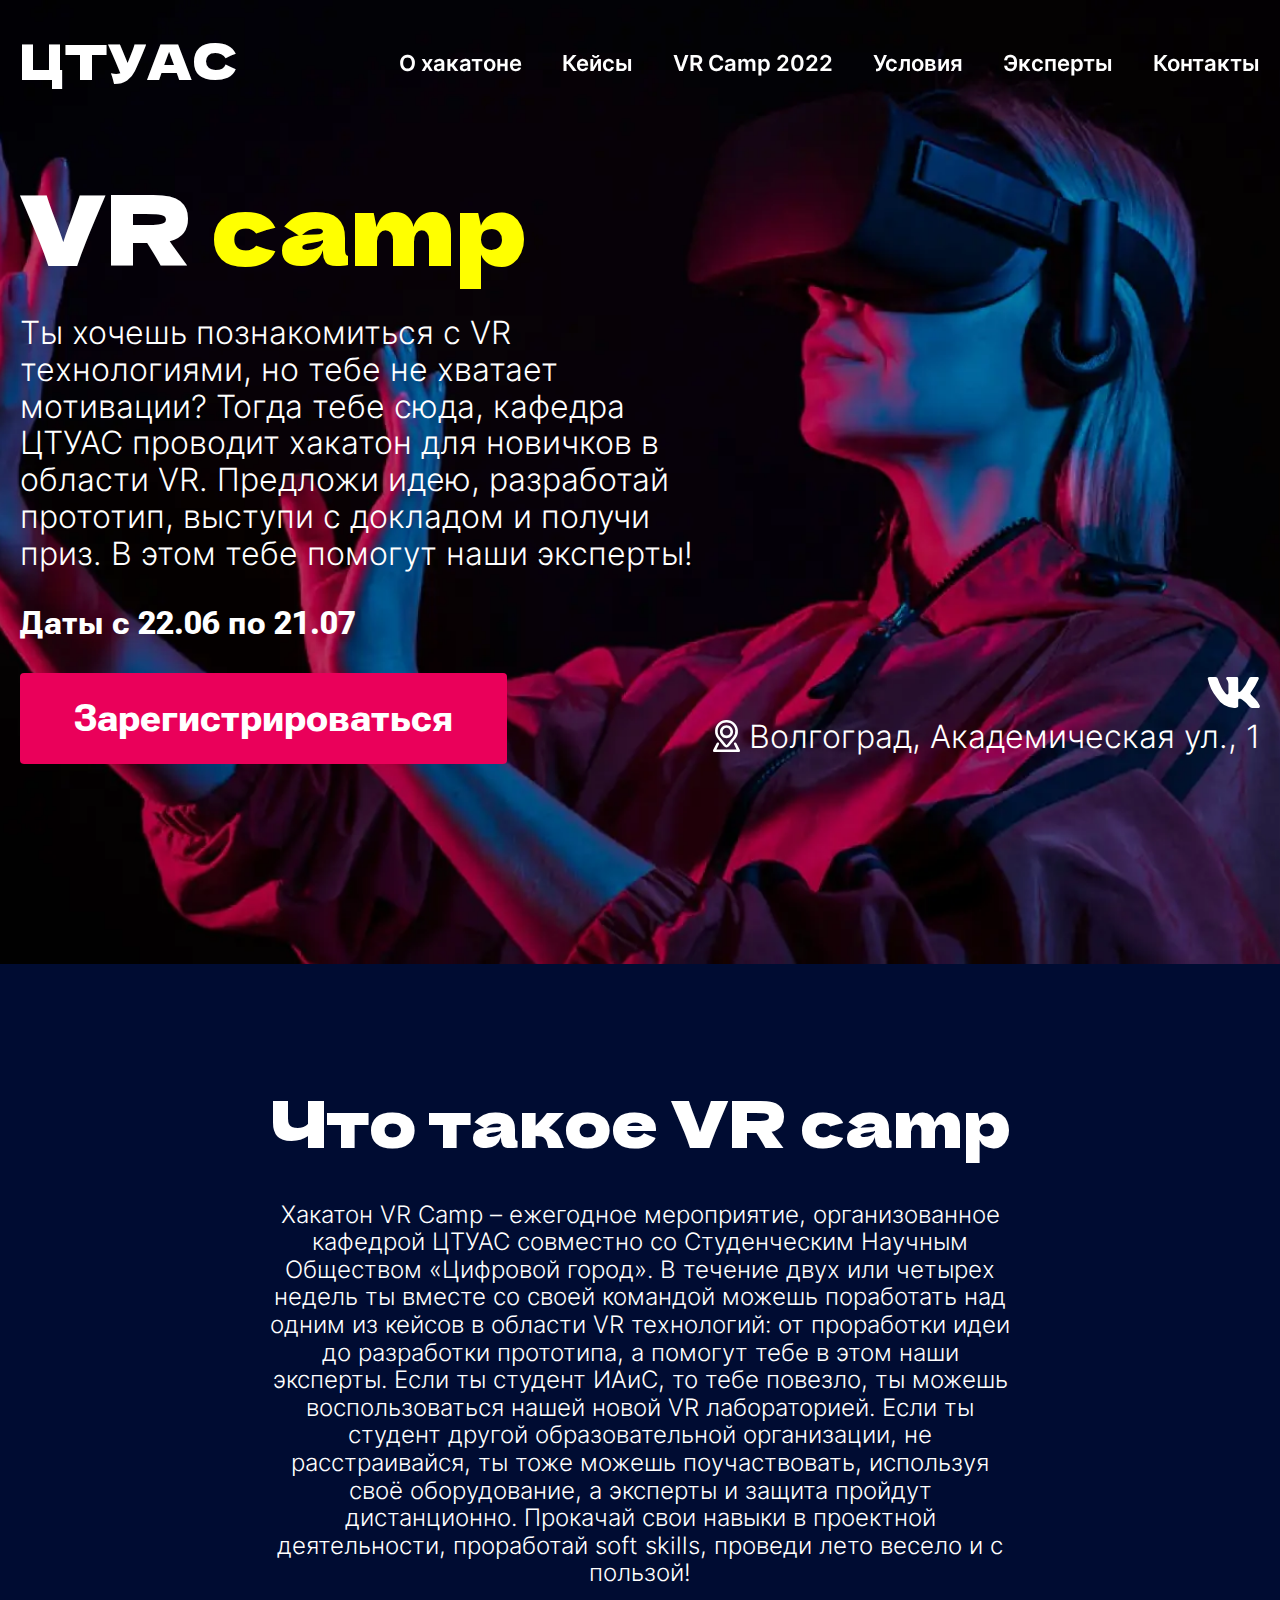
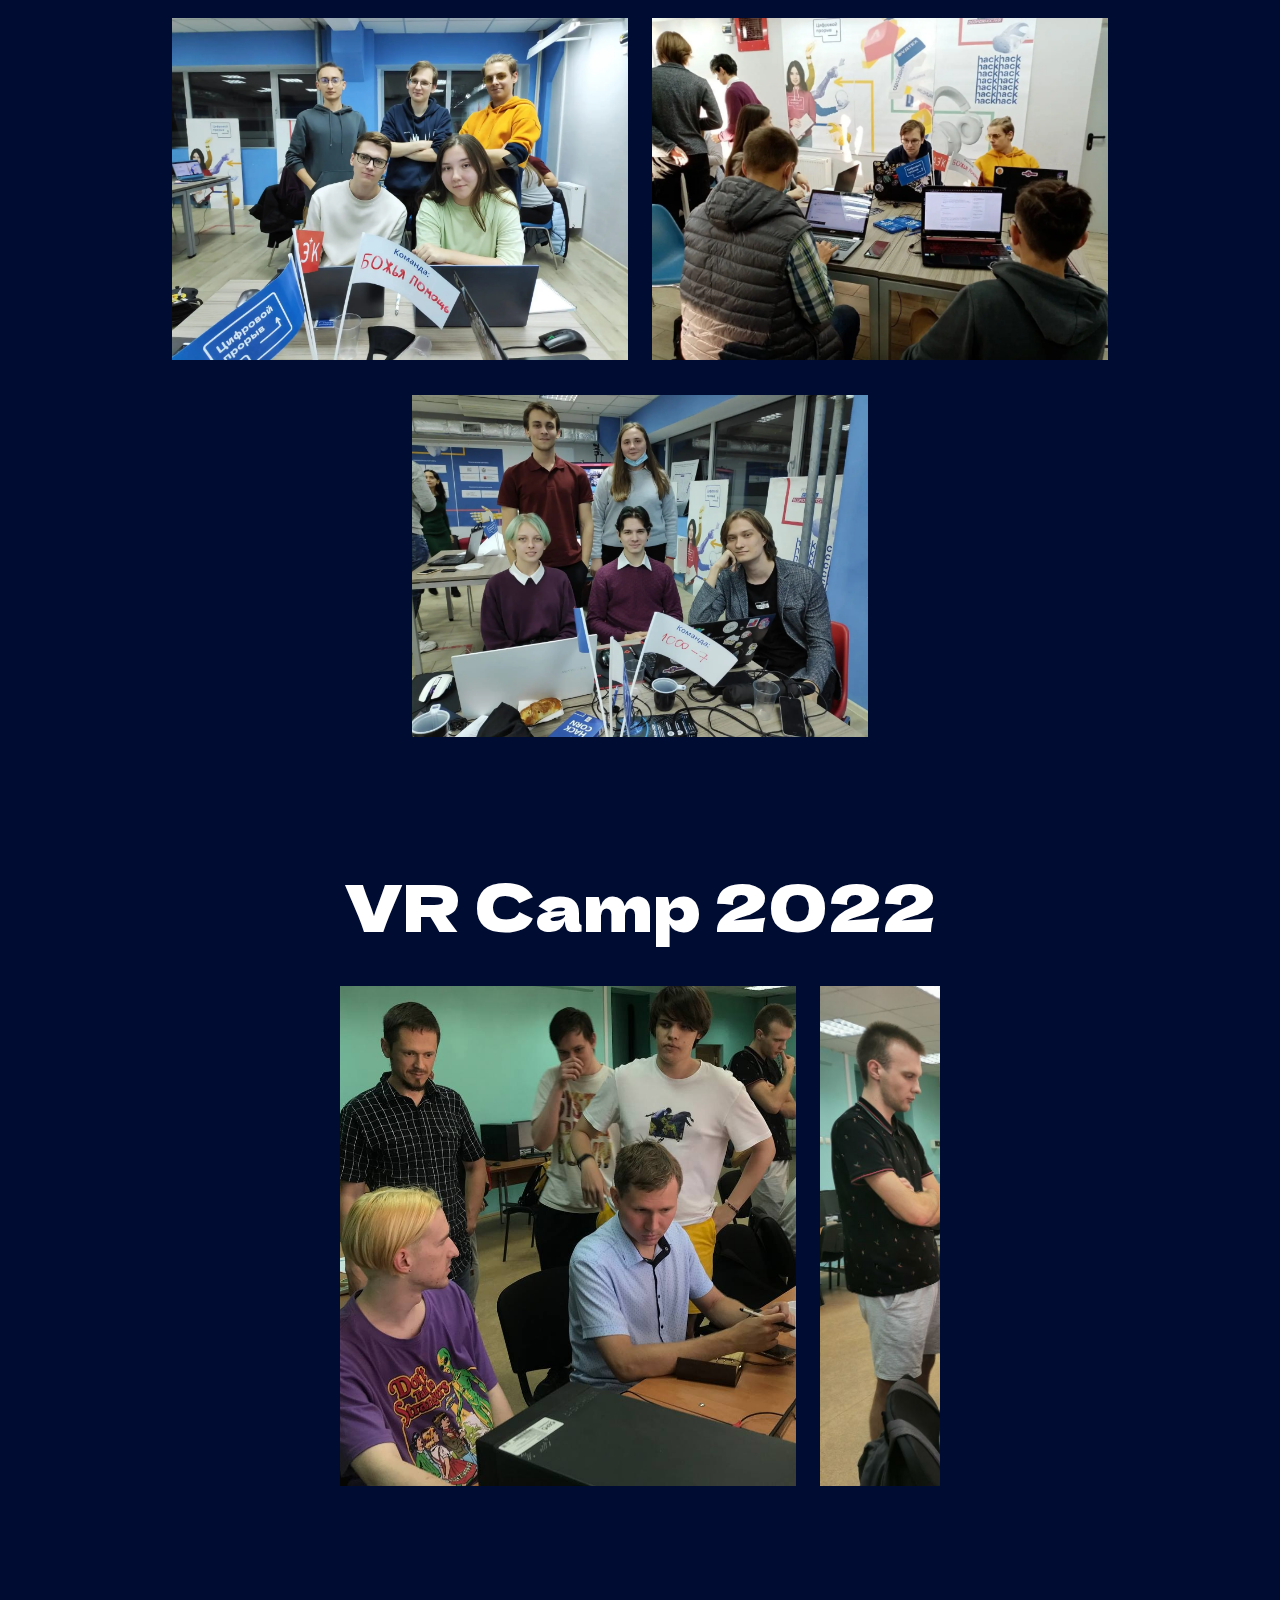
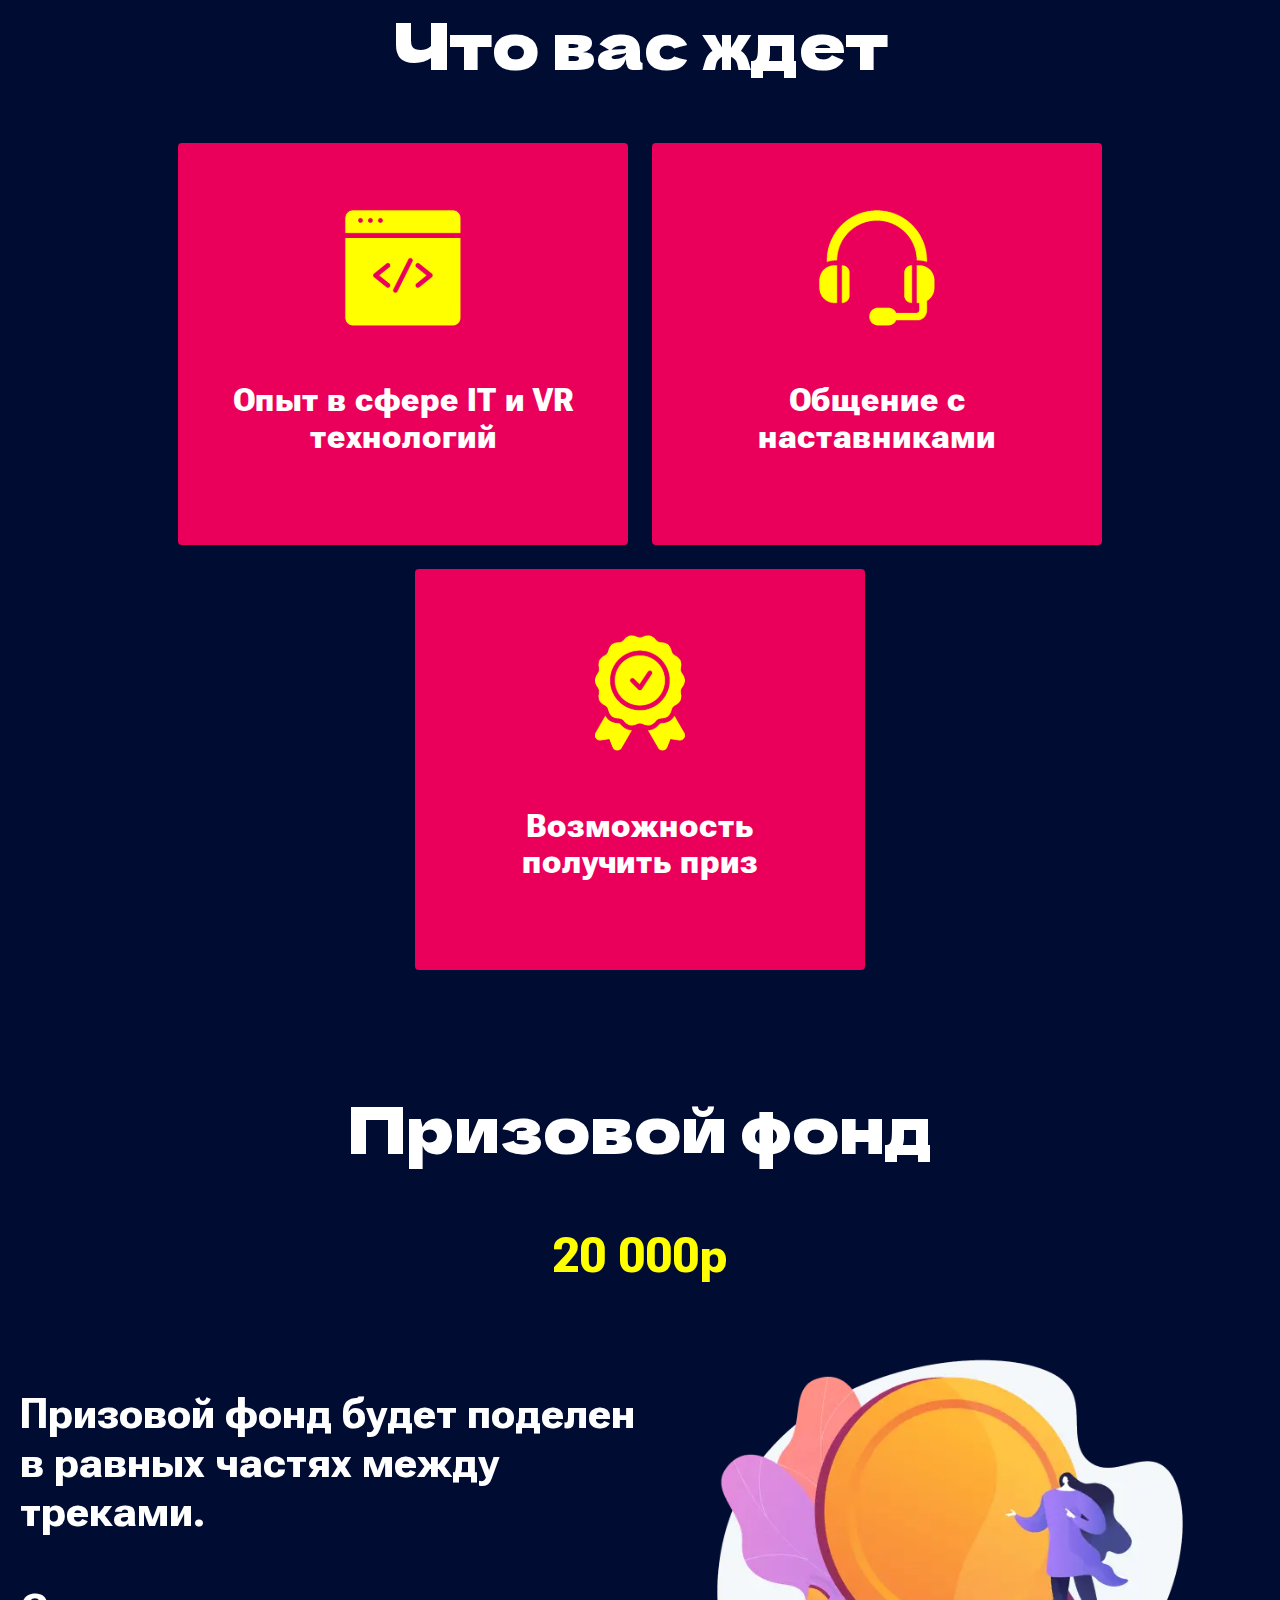
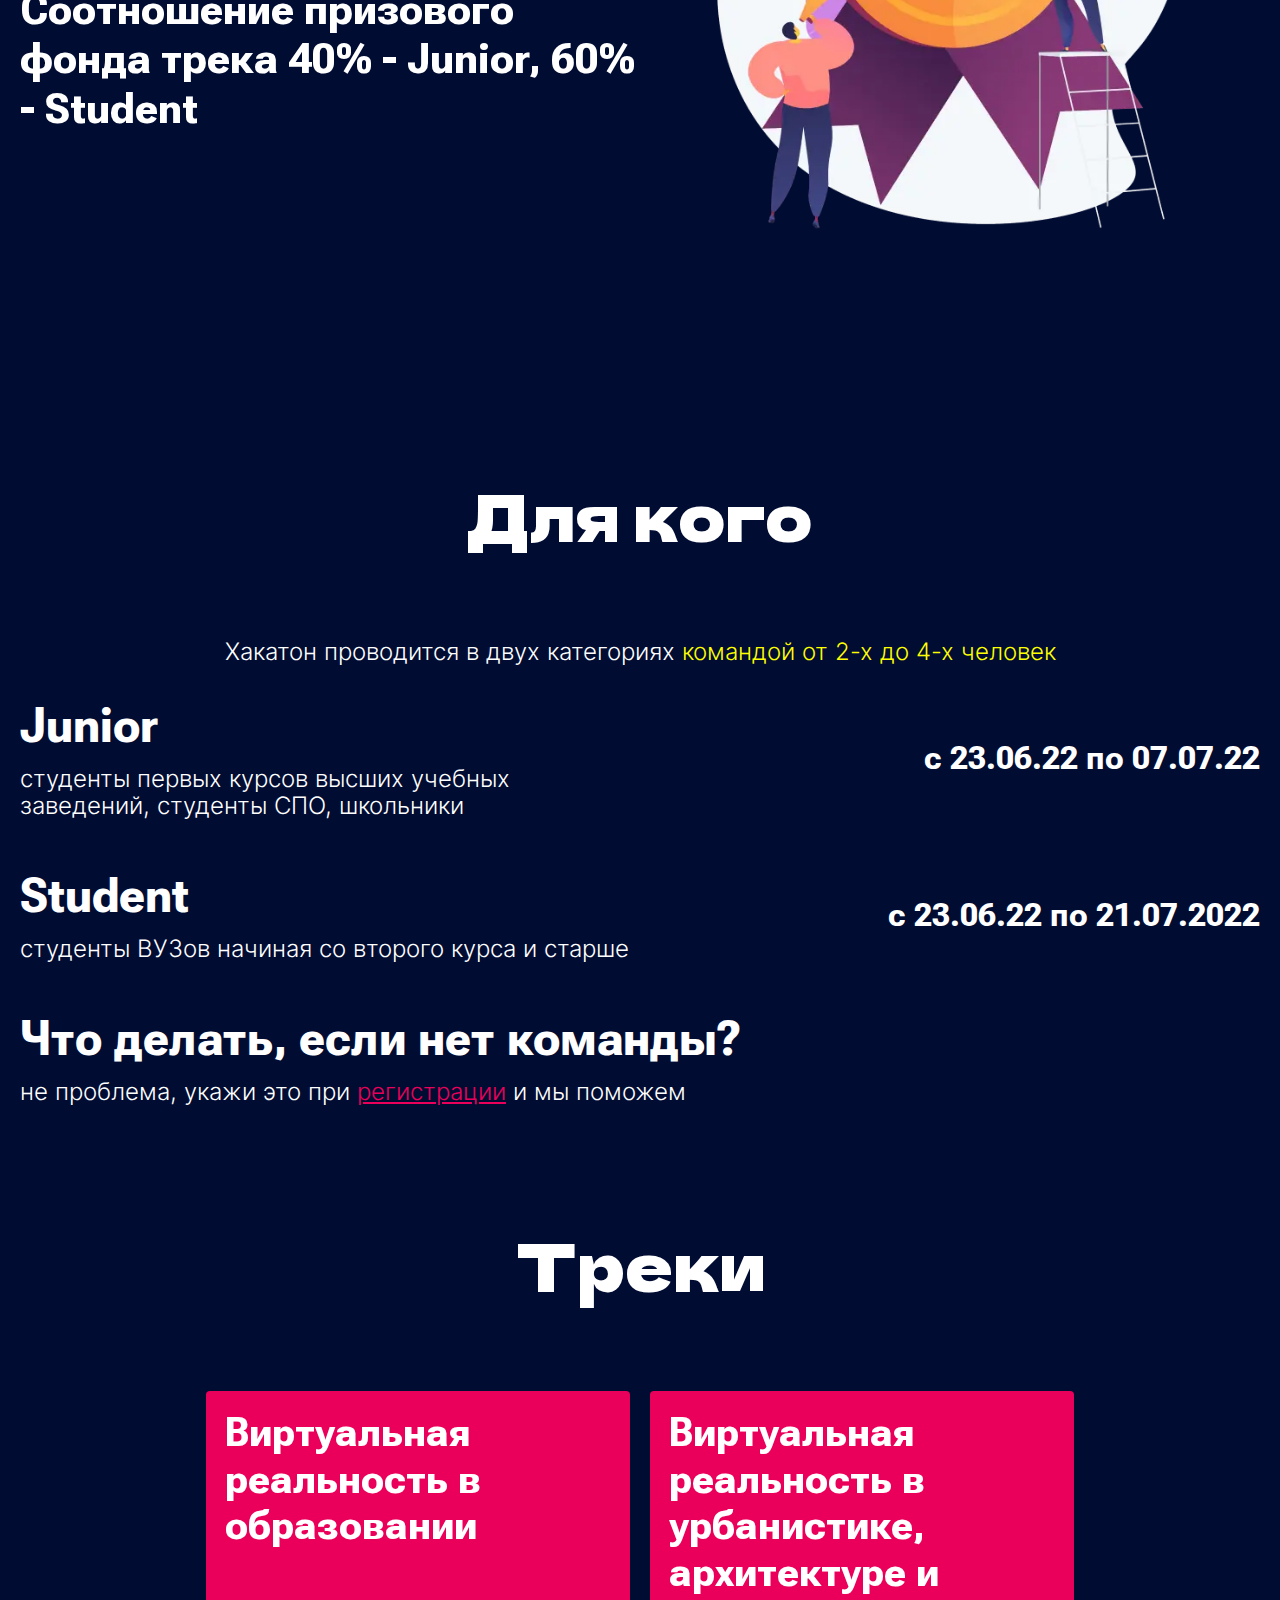
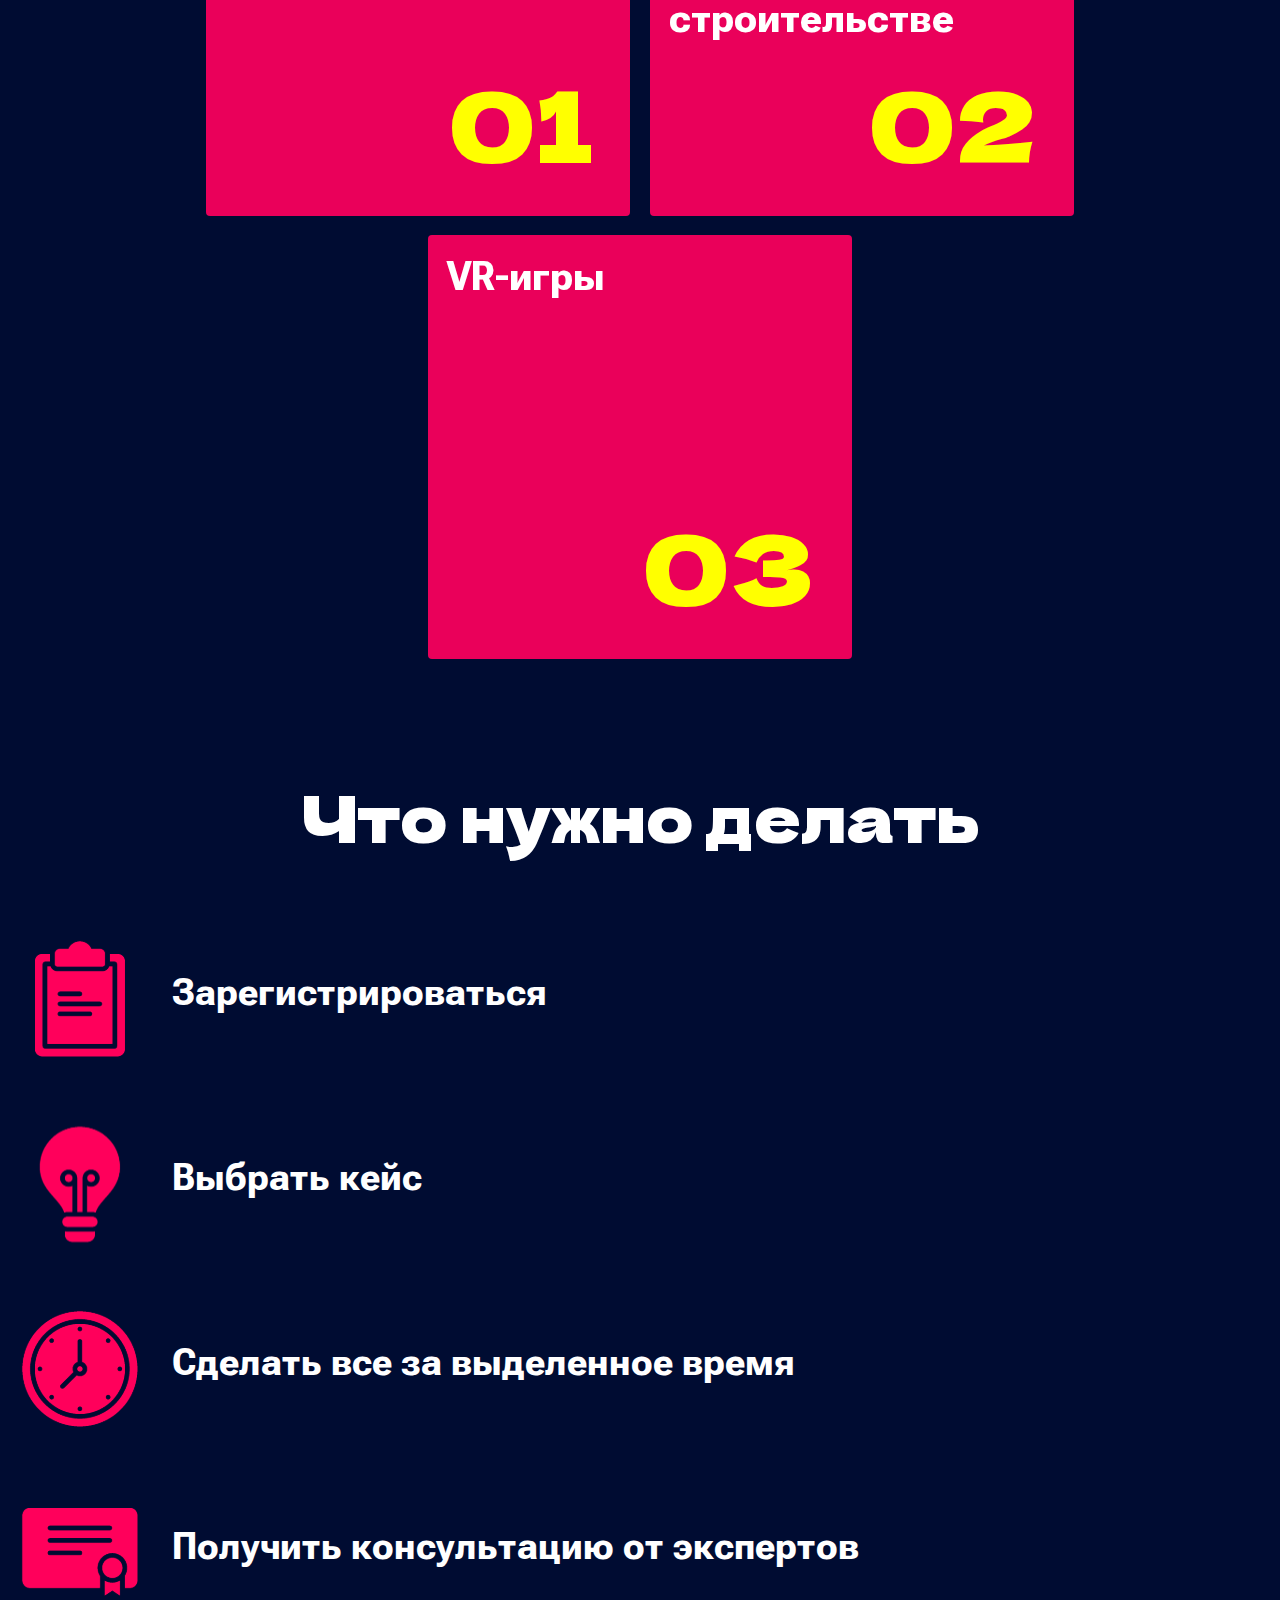
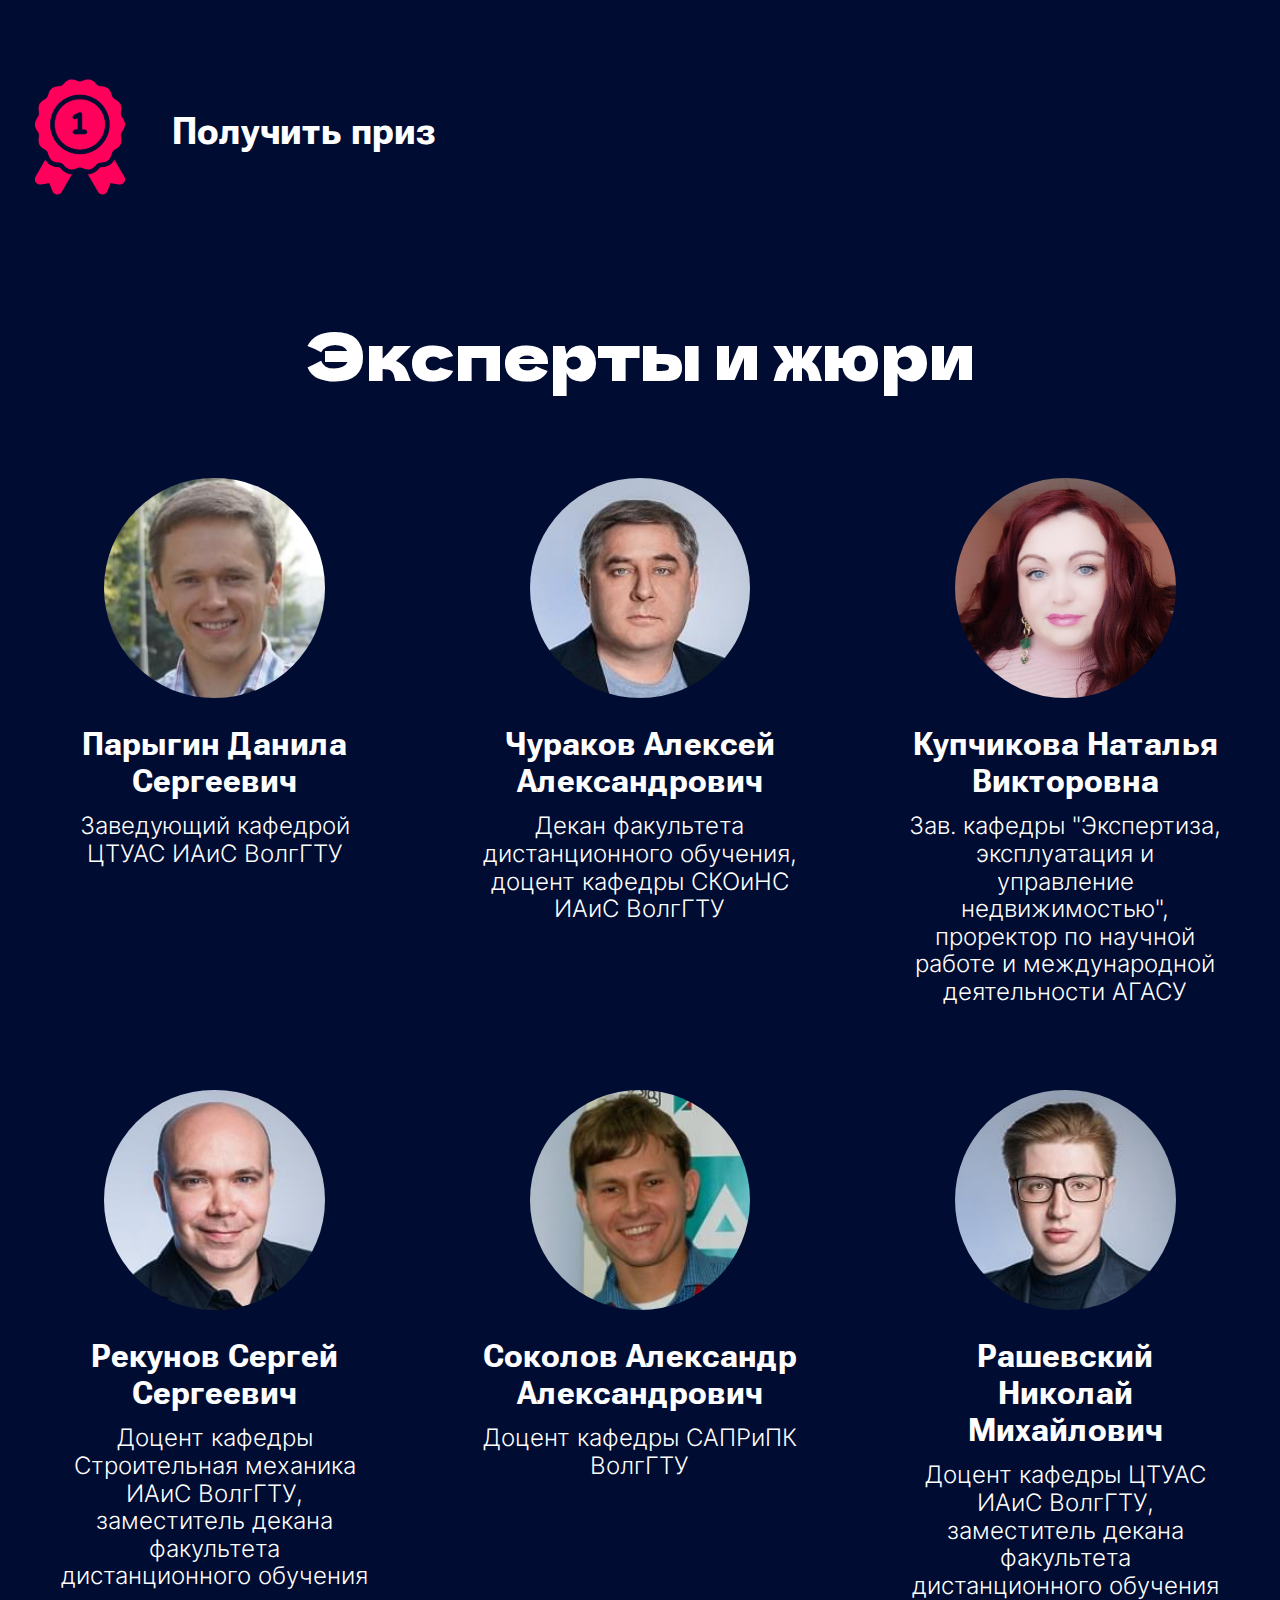
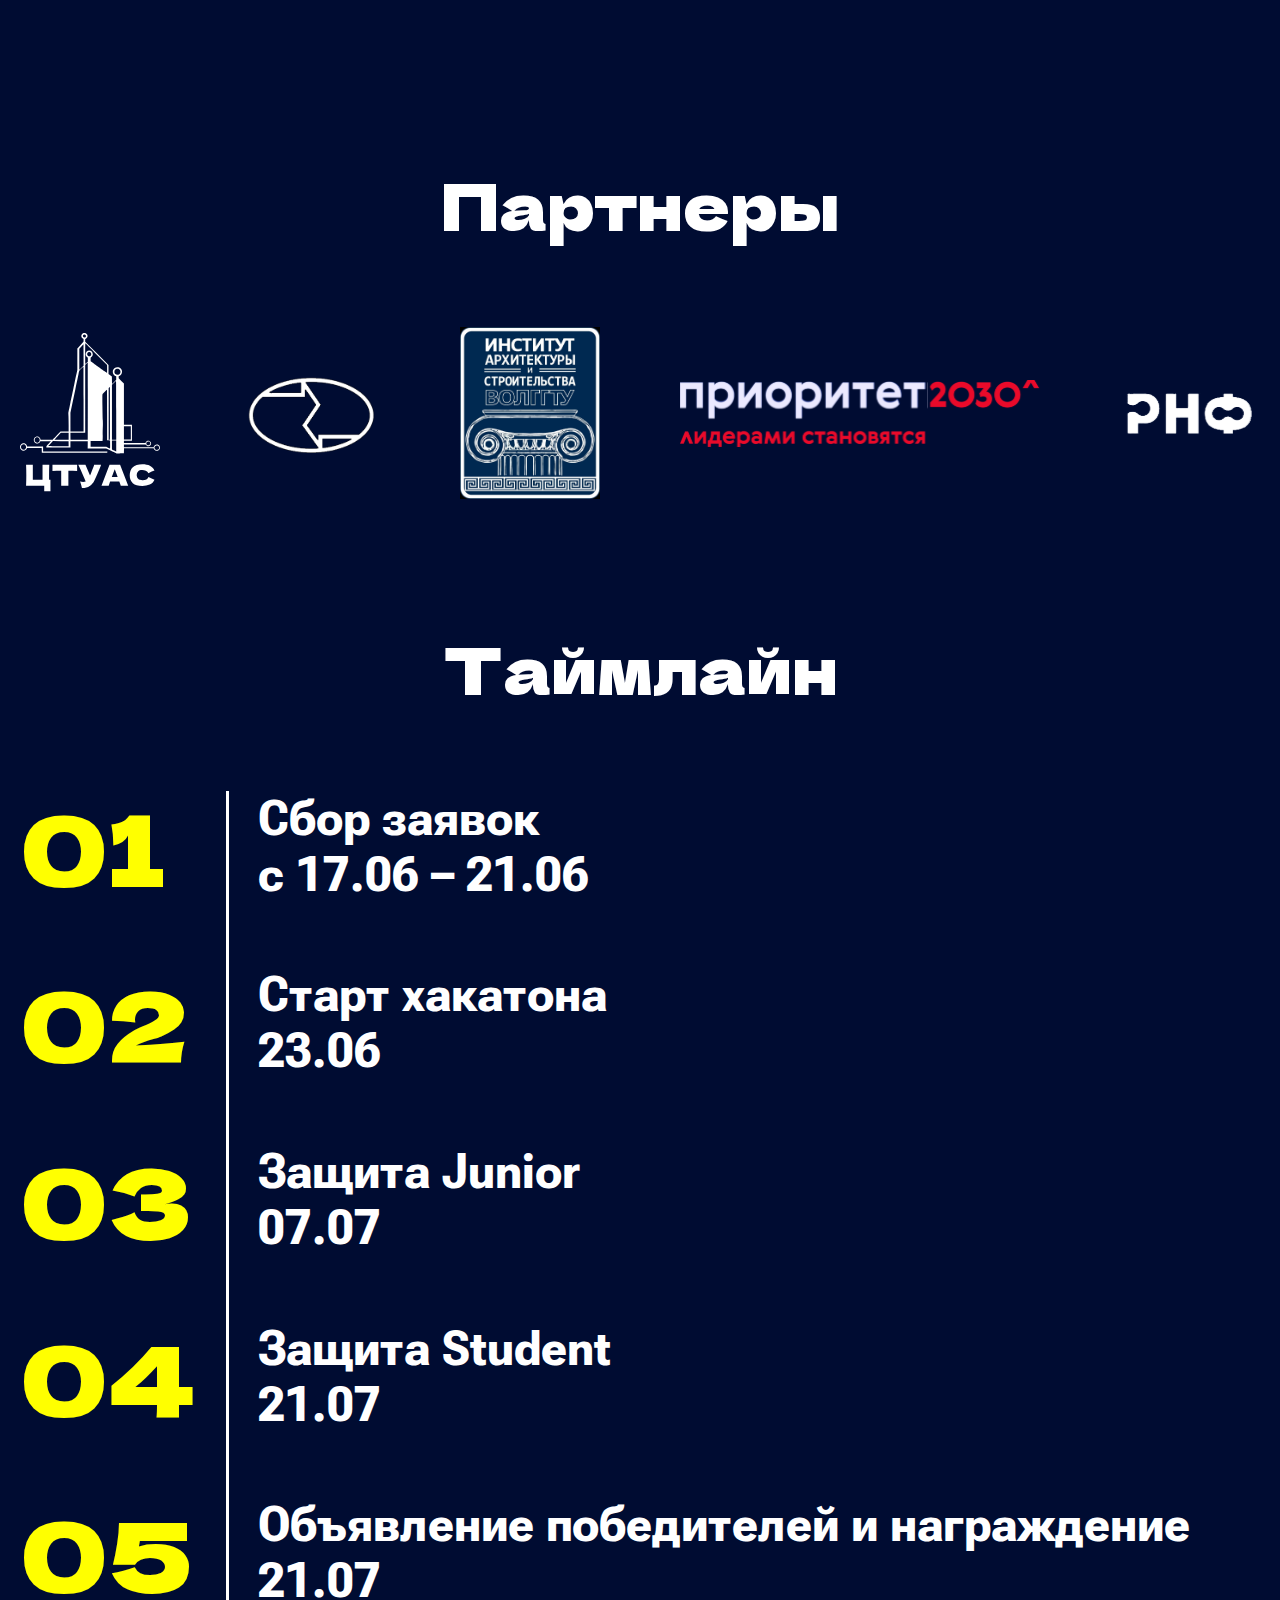
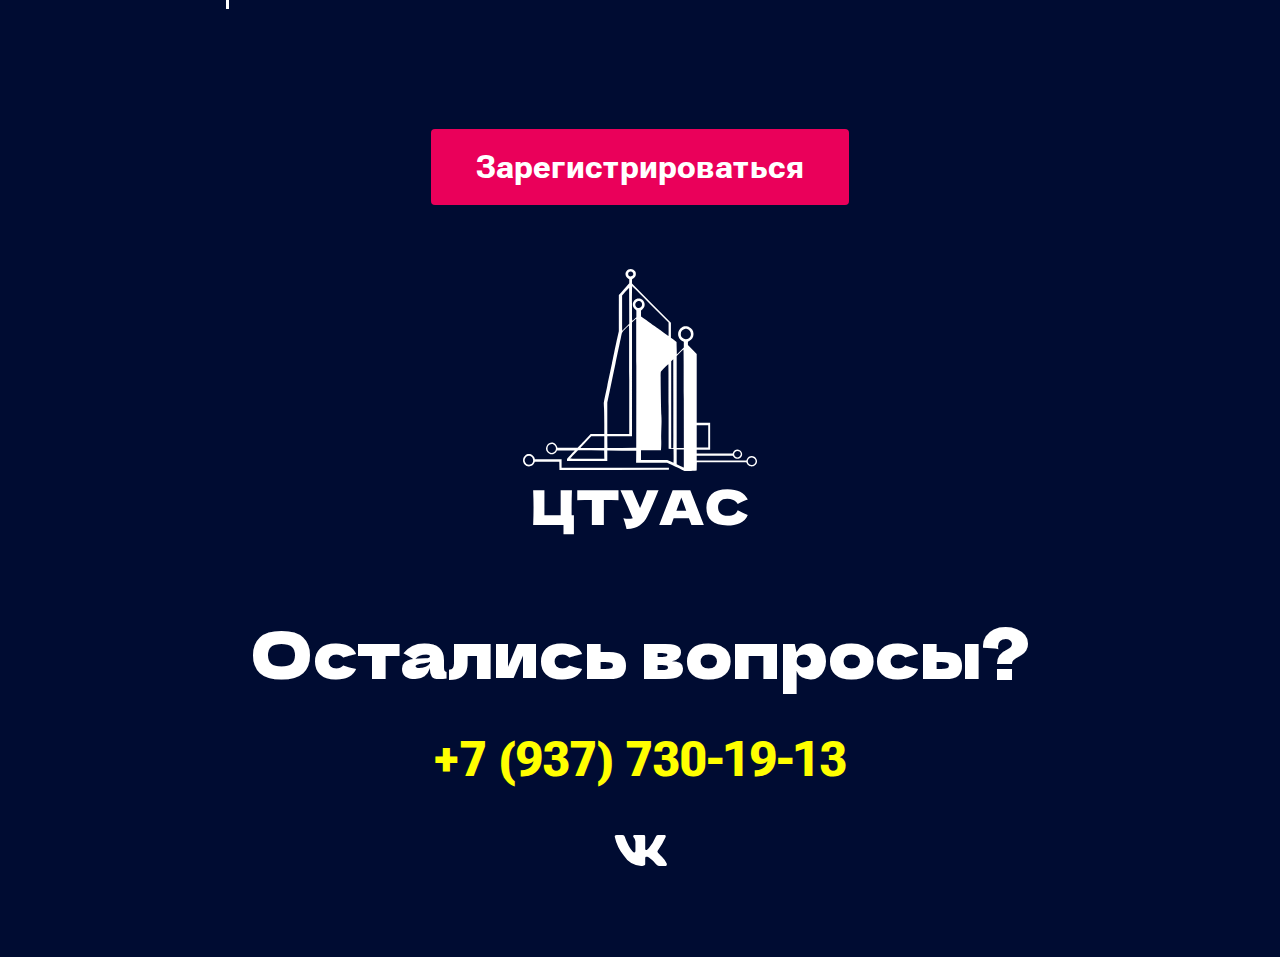
==== commit 0b13bed0: "fix" ====
--- a/index.html
+++ b/index.html
@@ -235,7 +235,7 @@
               </div>
             </div>
             <div class="main__forwhom__teams__item__date">
-              с 27.06.22 по 06.07.22
+              с 23.06.22 по 07.07.22
             </div>
           </li>
           <li class="main__forwhom__teams__item">
@@ -246,7 +246,7 @@
               </div>
             </div>
             <div class="main__forwhom__teams__item__date">
-              с 27.06.22 по 15.07.2022
+              с 23.06.22 по 21.07.2022
             </div>
           </li>
           <li class="main__forwhom__teams__item">
@@ -500,7 +500,7 @@
           <li class="main__timeline__list__item">
             <div class="main__timeline__list__item__number">01</div>
             <div class="main__timeline__list__item__info">
-              Сбор заявок<br>с 14.06 – 21.06
+              Сбор заявок<br>с 17.06 – 21.06
               <!-- <div class="main__timeline__list__item__info__title">
                                 Сбор заявок<br>с 28.04 - 29.05
                             </div>
@@ -515,7 +515,7 @@
           <li class="main__timeline__list__item">
             <div class="main__timeline__list__item__number">02</div>
             <div class="main__timeline__list__item__info">
-              Старт хакатона<br>27.06
+              Старт хакатона<br>23.06
               <!-- <div class="main__timeline__list__item__info__title">
                                 Сбор заявок<br>с 28.04 - 29.05
                             </div>
@@ -530,7 +530,7 @@
           <li class="main__timeline__list__item">
             <div class="main__timeline__list__item__number">03</div>
             <div class="main__timeline__list__item__info">
-              Защита Junior<br>06.07
+              Защита Junior<br>07.07
               <!-- <div class="main__timeline__list__item__info__title">
                                 Сбор заявок<br>с 28.04 - 29.05
                             </div>
@@ -545,7 +545,7 @@
           <li class="main__timeline__list__item">
             <div class="main__timeline__list__item__number">04</div>
             <div class="main__timeline__list__item__info">
-              Защита Student<br>15.07
+              Защита Student<br>21.07
               <!-- <div class="main__timeline__list__item__info__title">
                                 Сбор заявок<br>с 28.04 - 29.05
                             </div>
@@ -560,7 +560,7 @@
           <li class="main__timeline__list__item">
             <div class="main__timeline__list__item__number">05</div>
             <div class="main__timeline__list__item__info">
-              Объявление победителей и награждение<br>18.07
+              Объявление победителей и награждение<br>21.07
               <!-- <div class="main__timeline__list__item__info__title">
                                 Сбор заявок<br>с 28.04 - 29.05
                             </div>
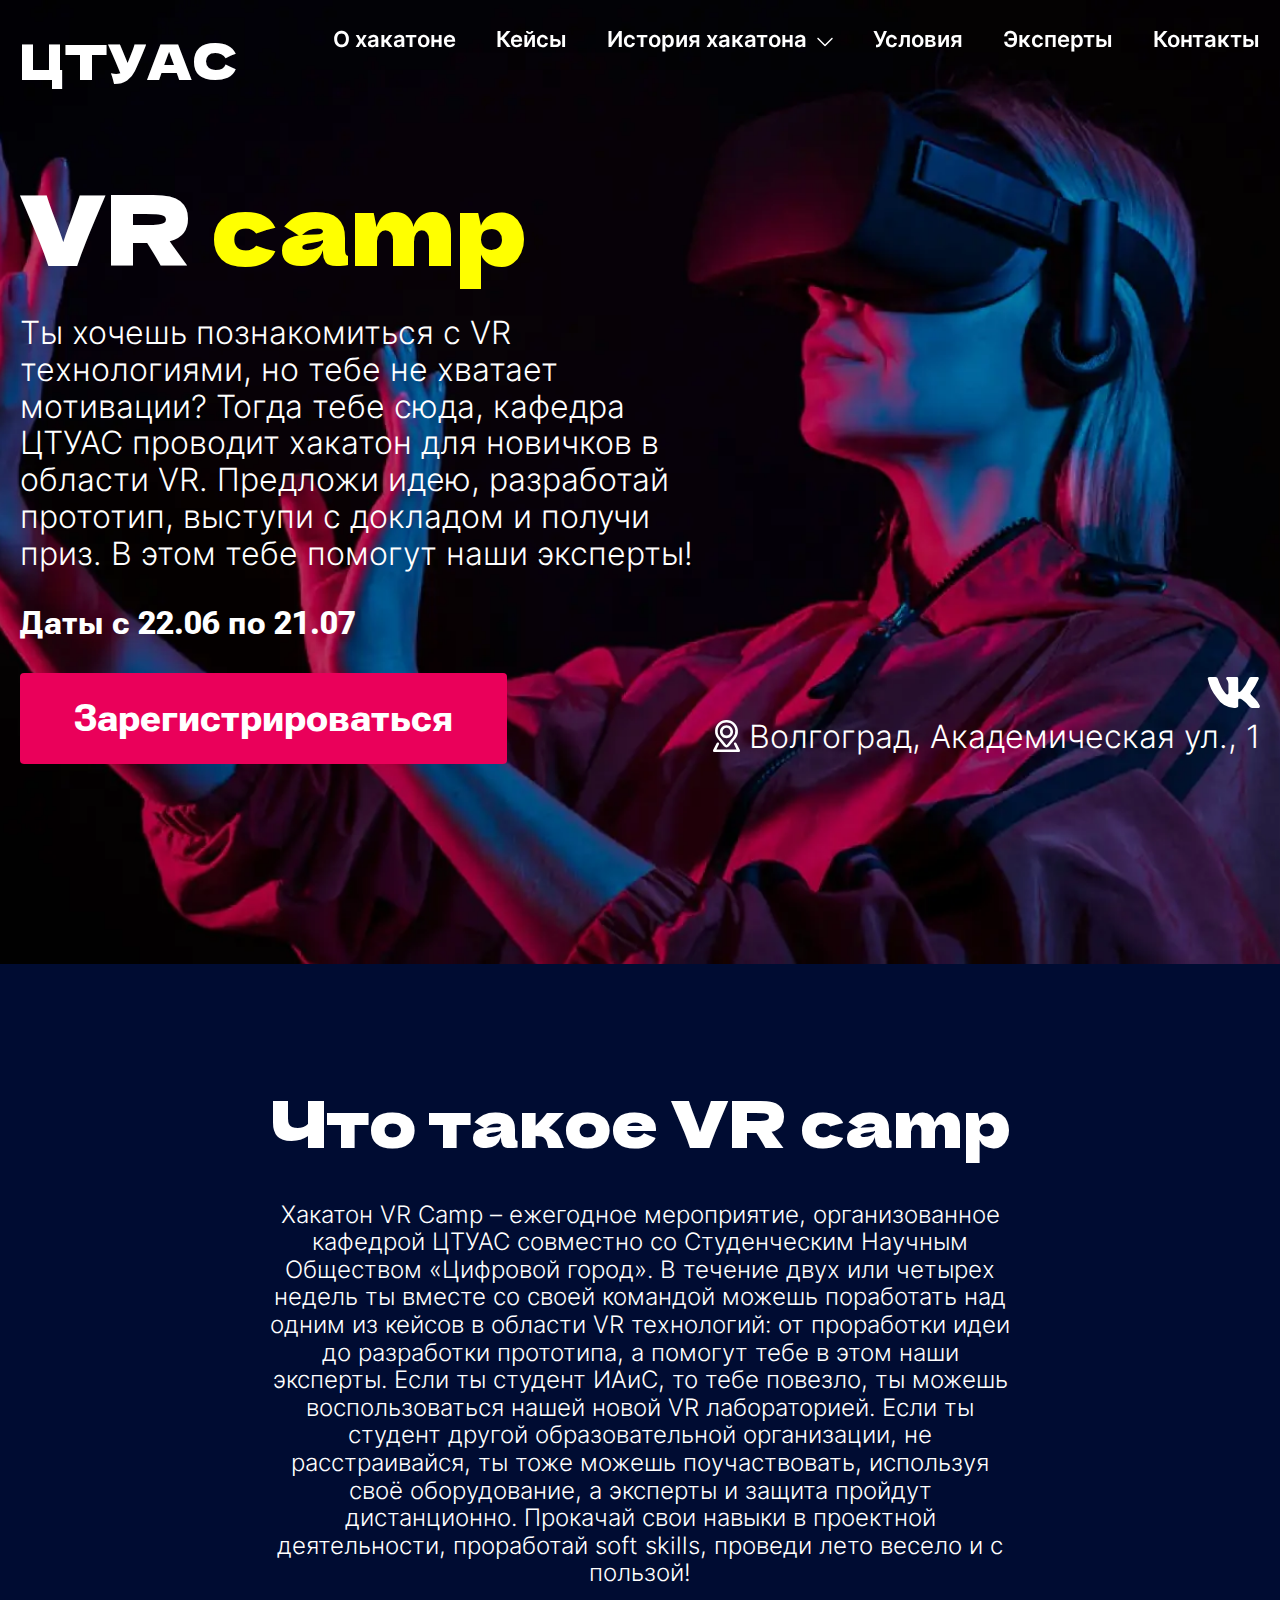
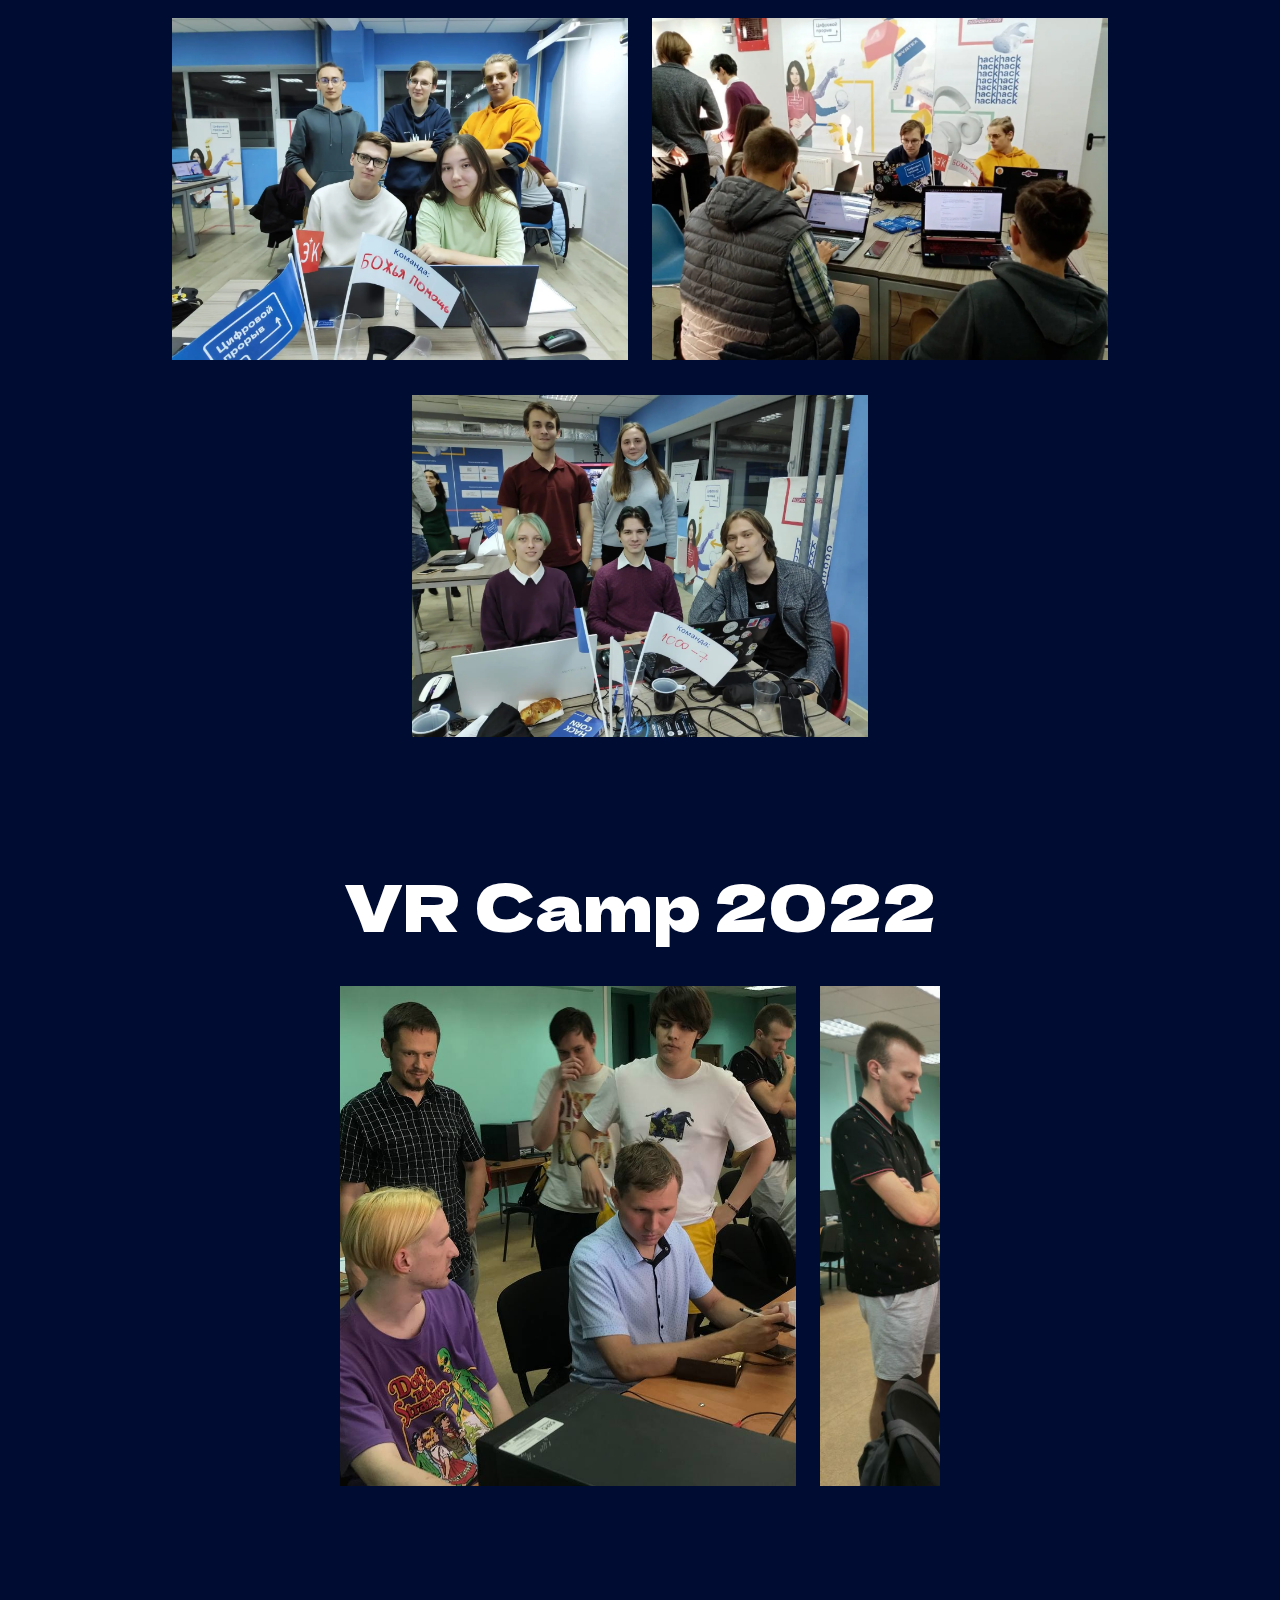
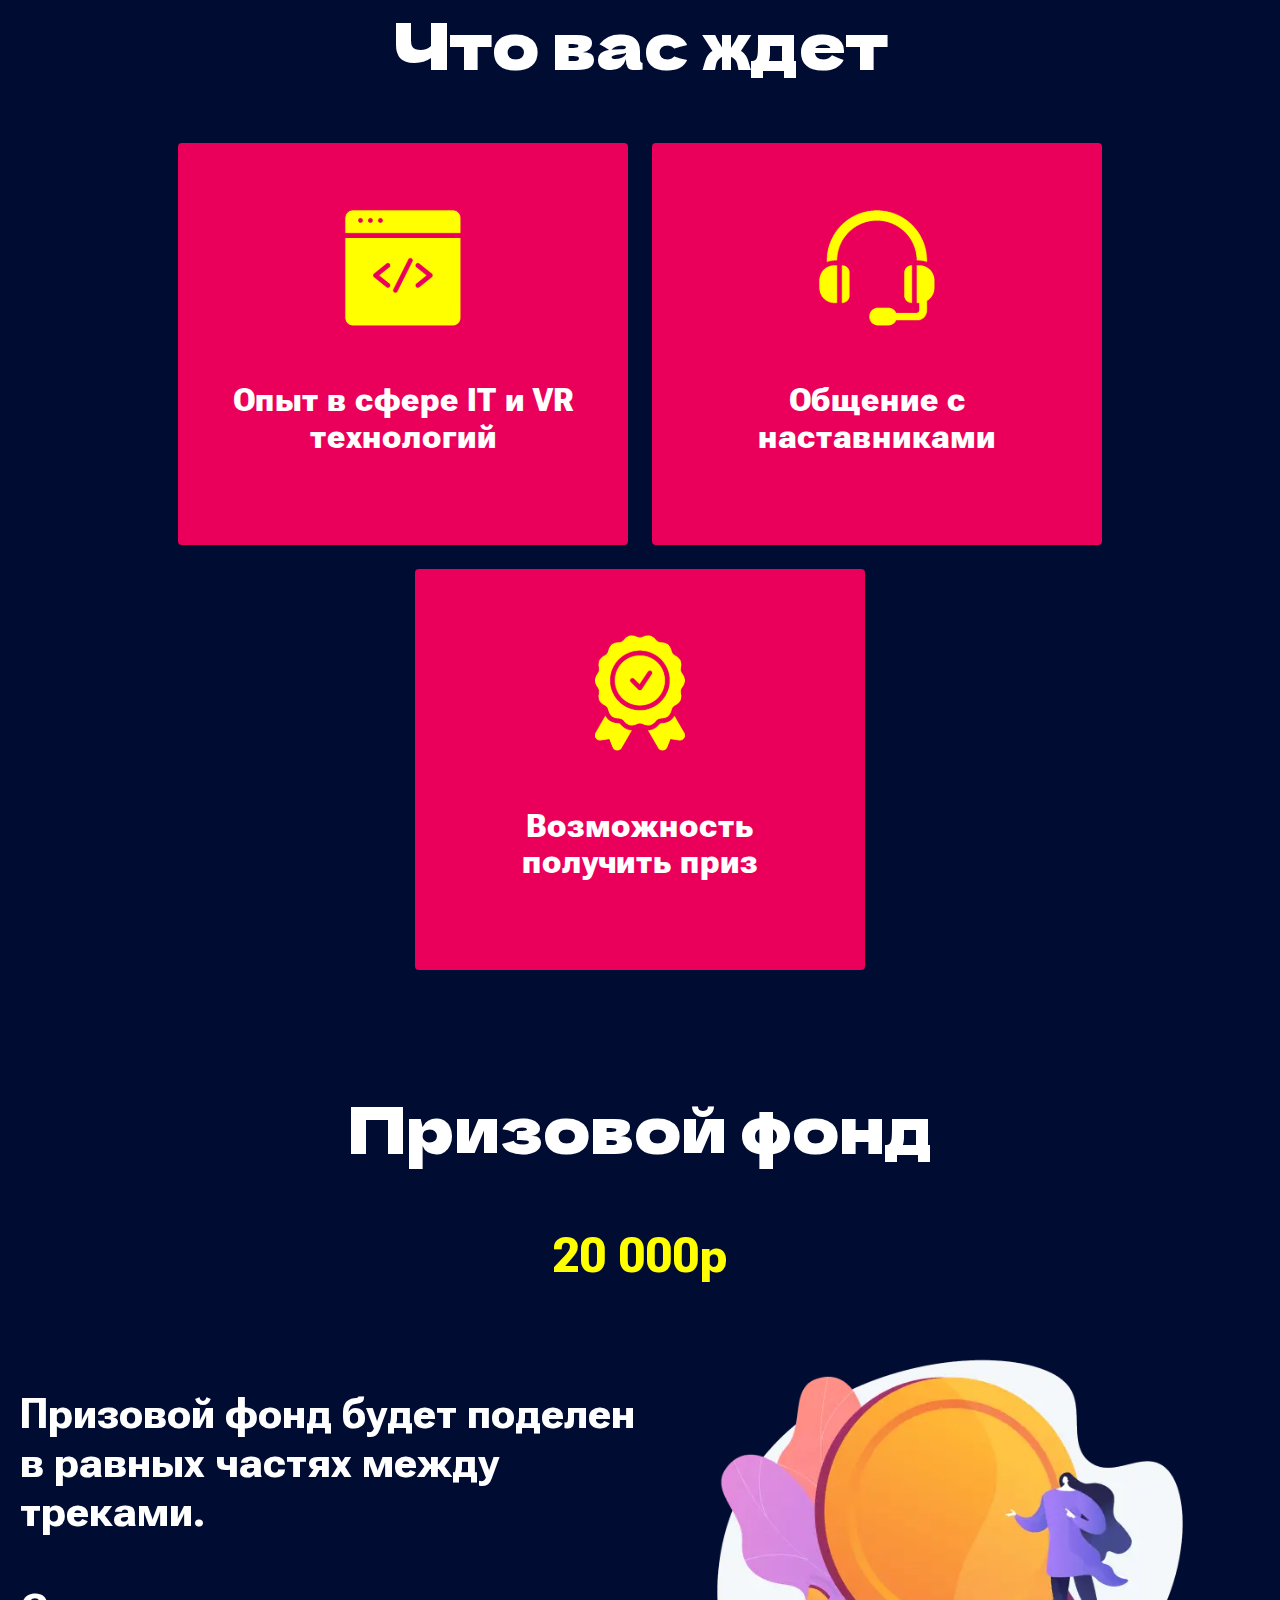
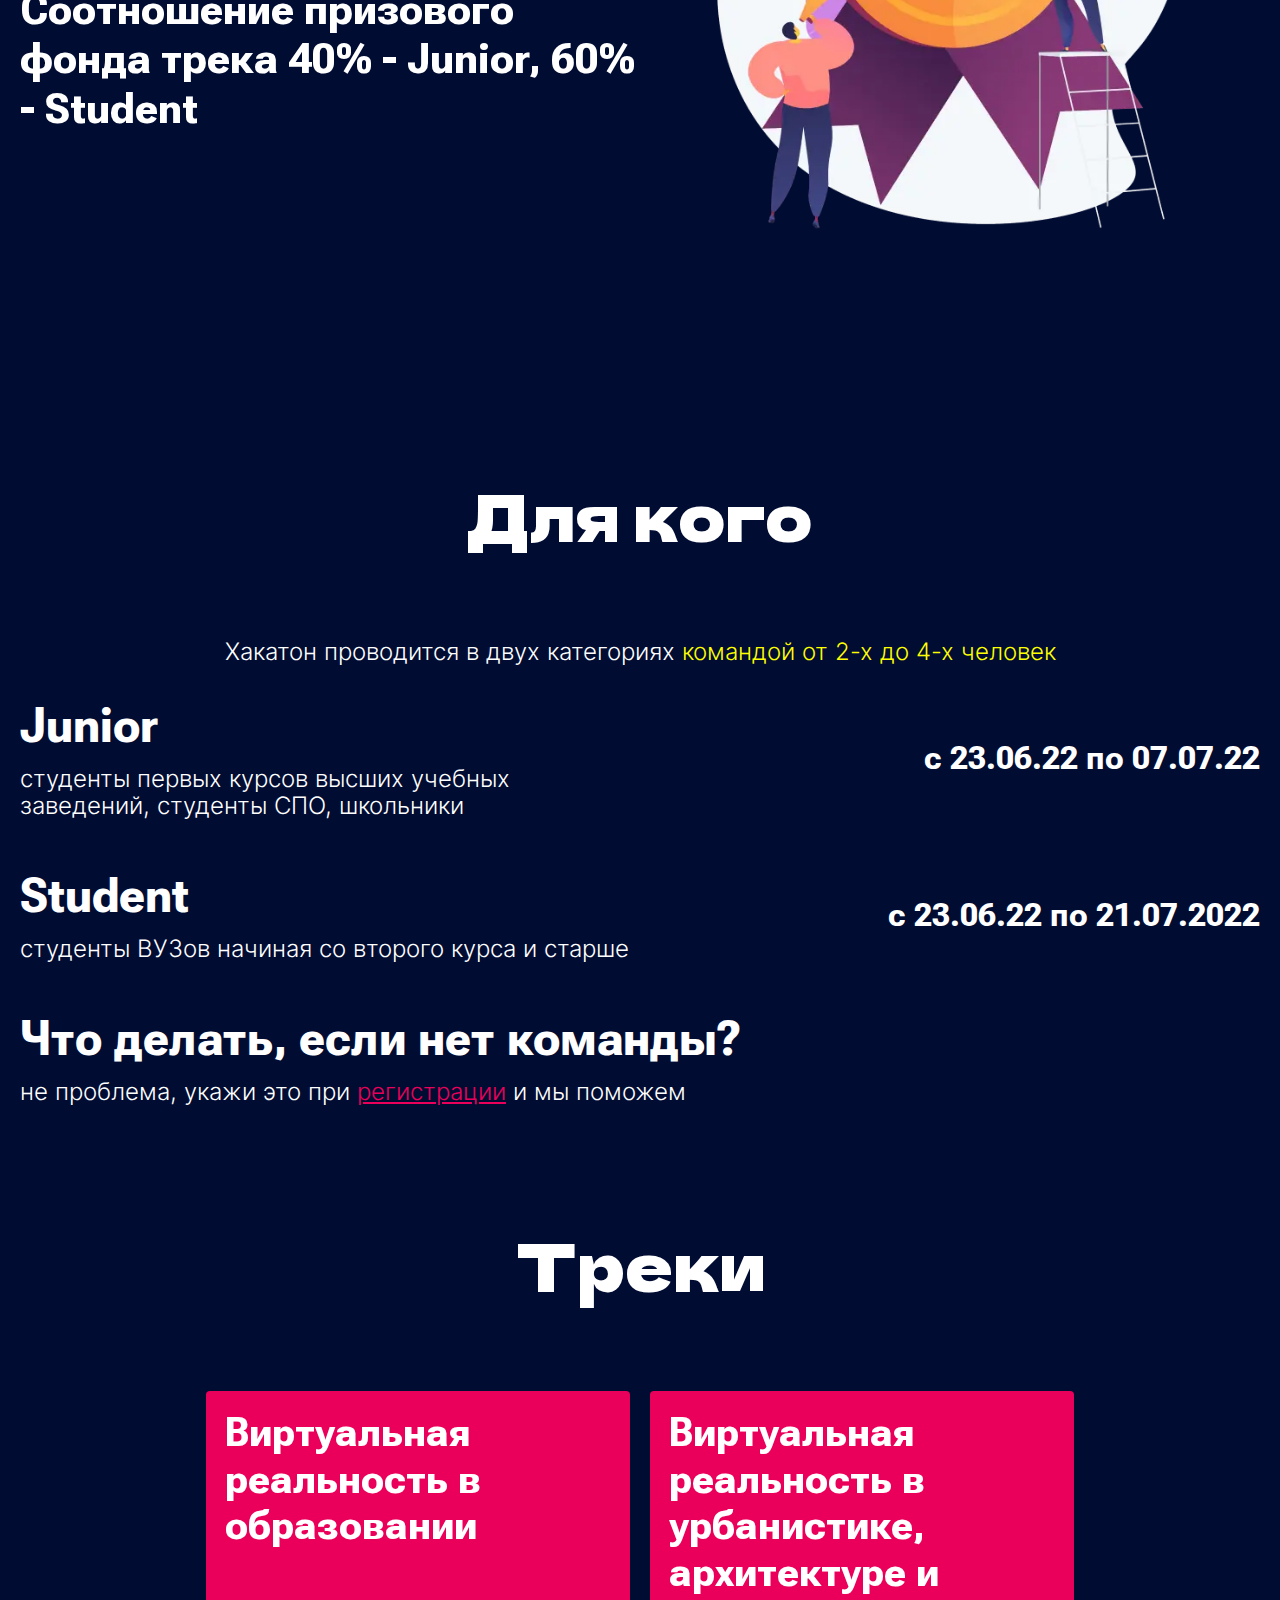
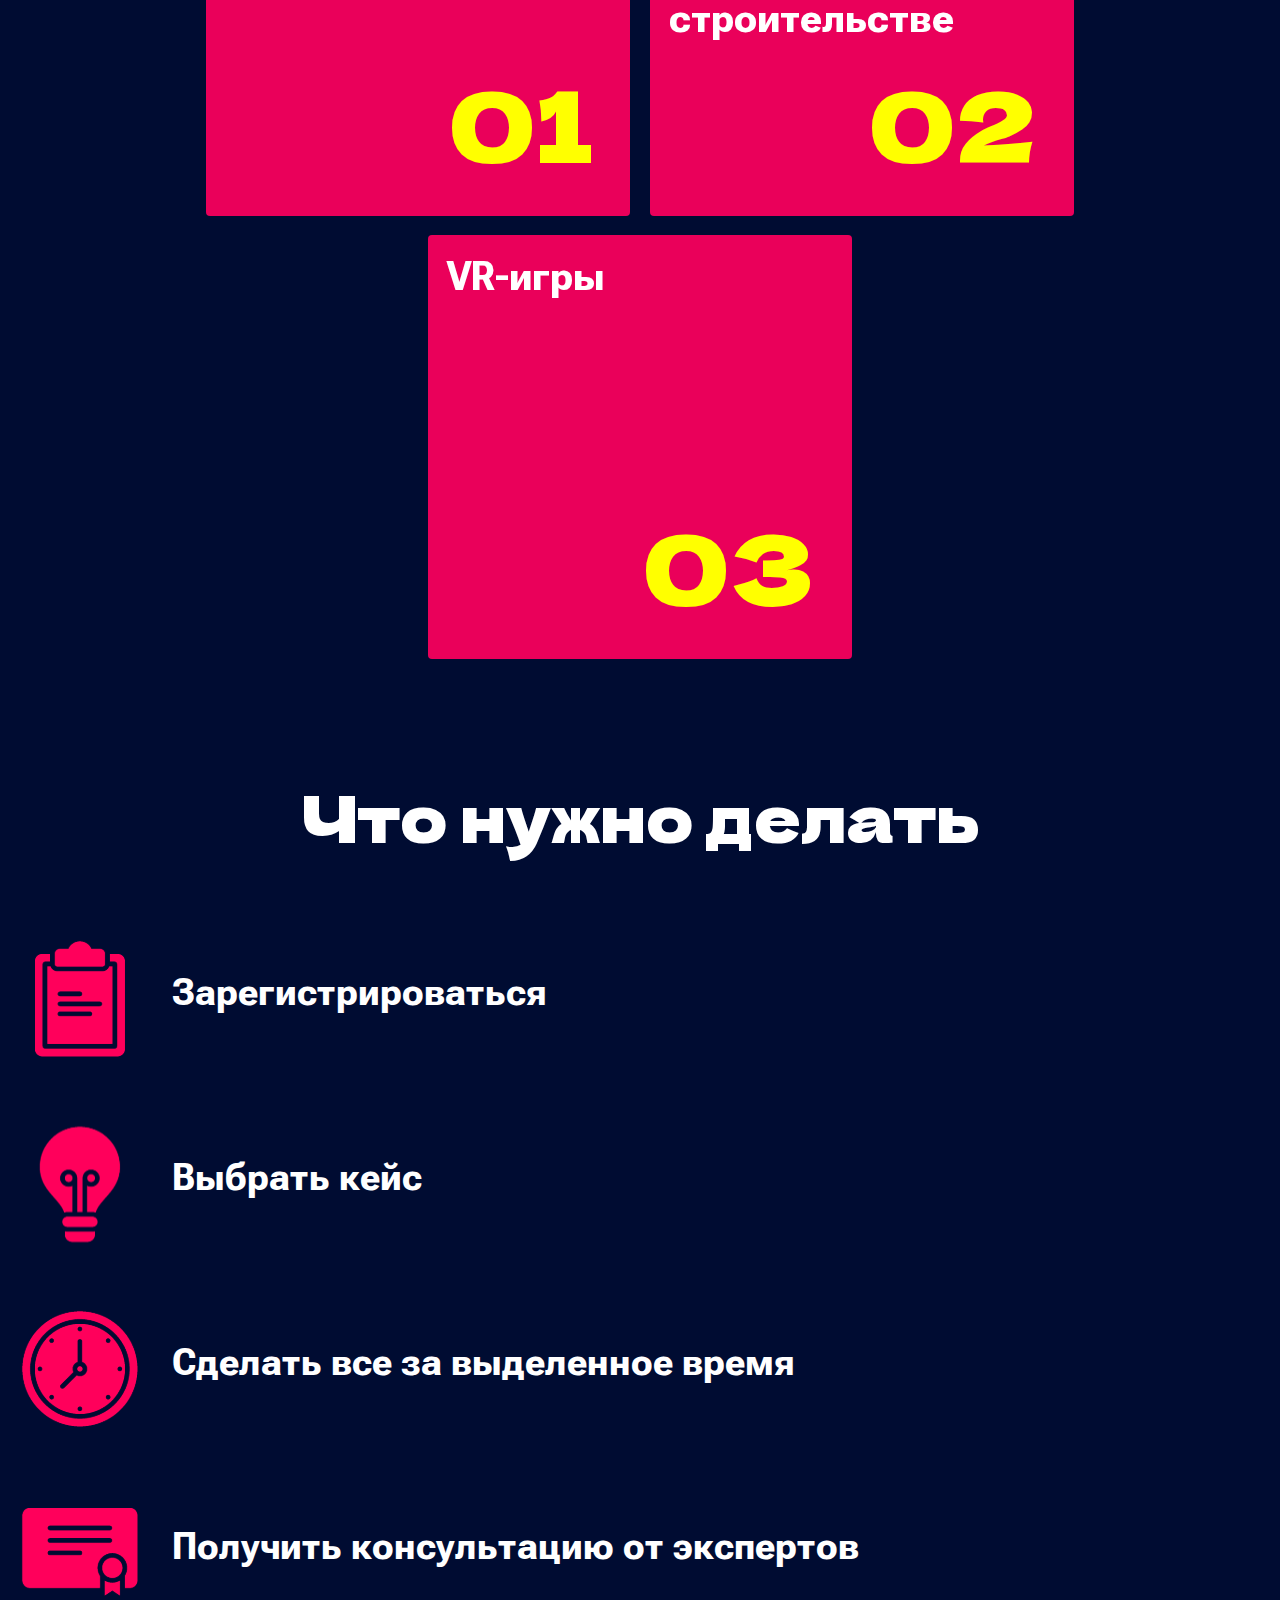
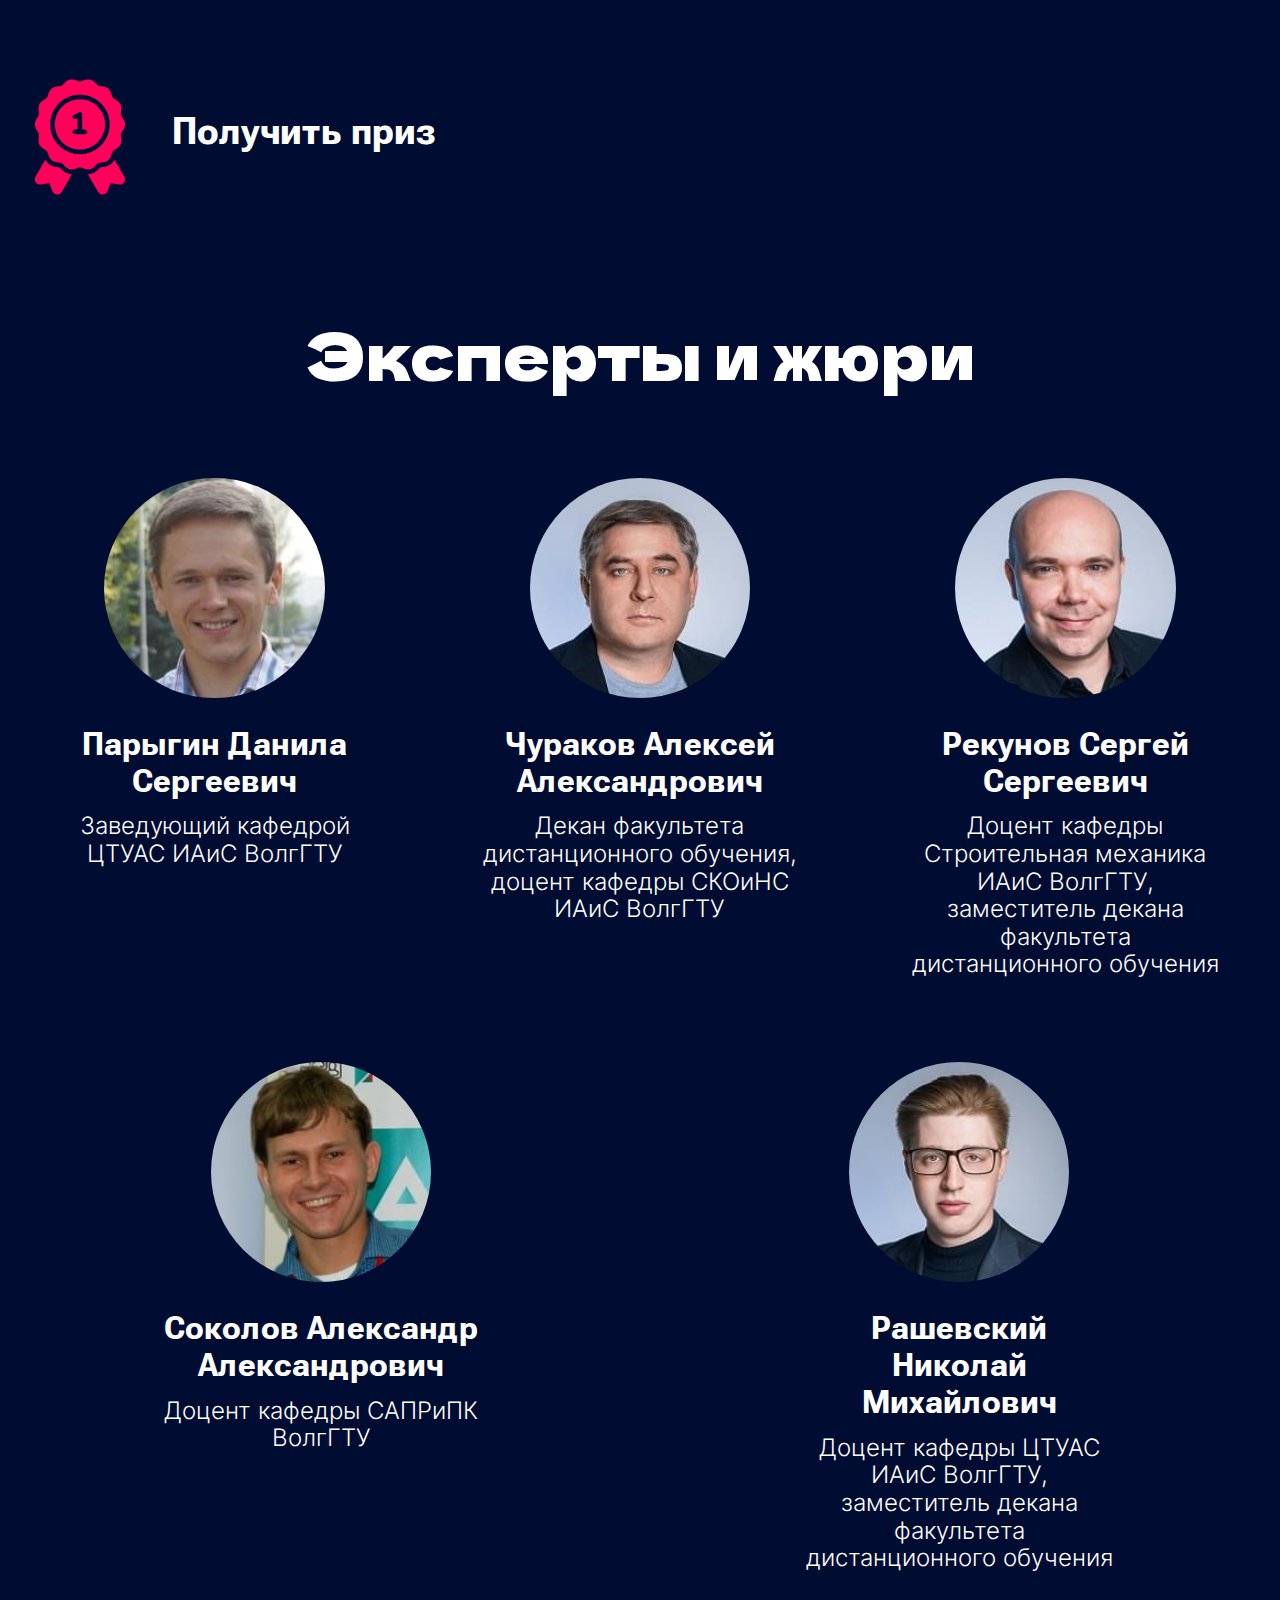
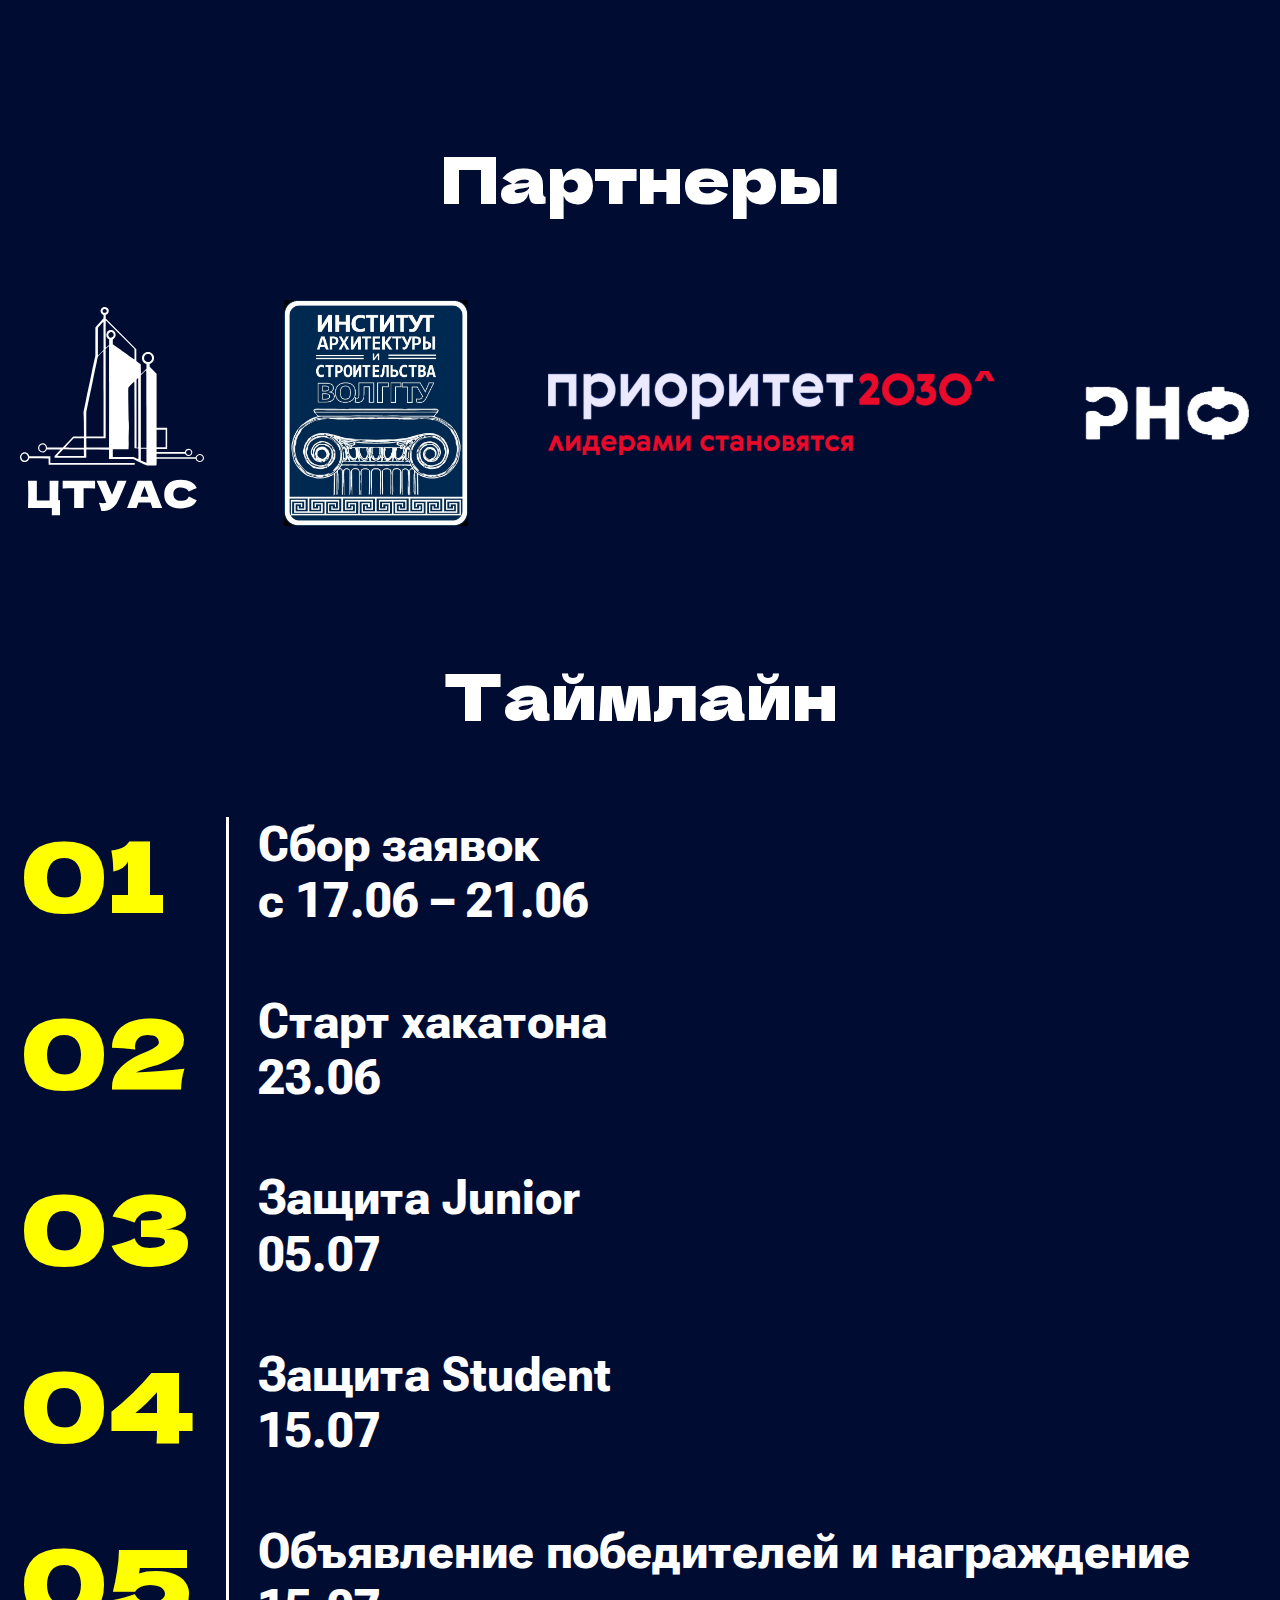
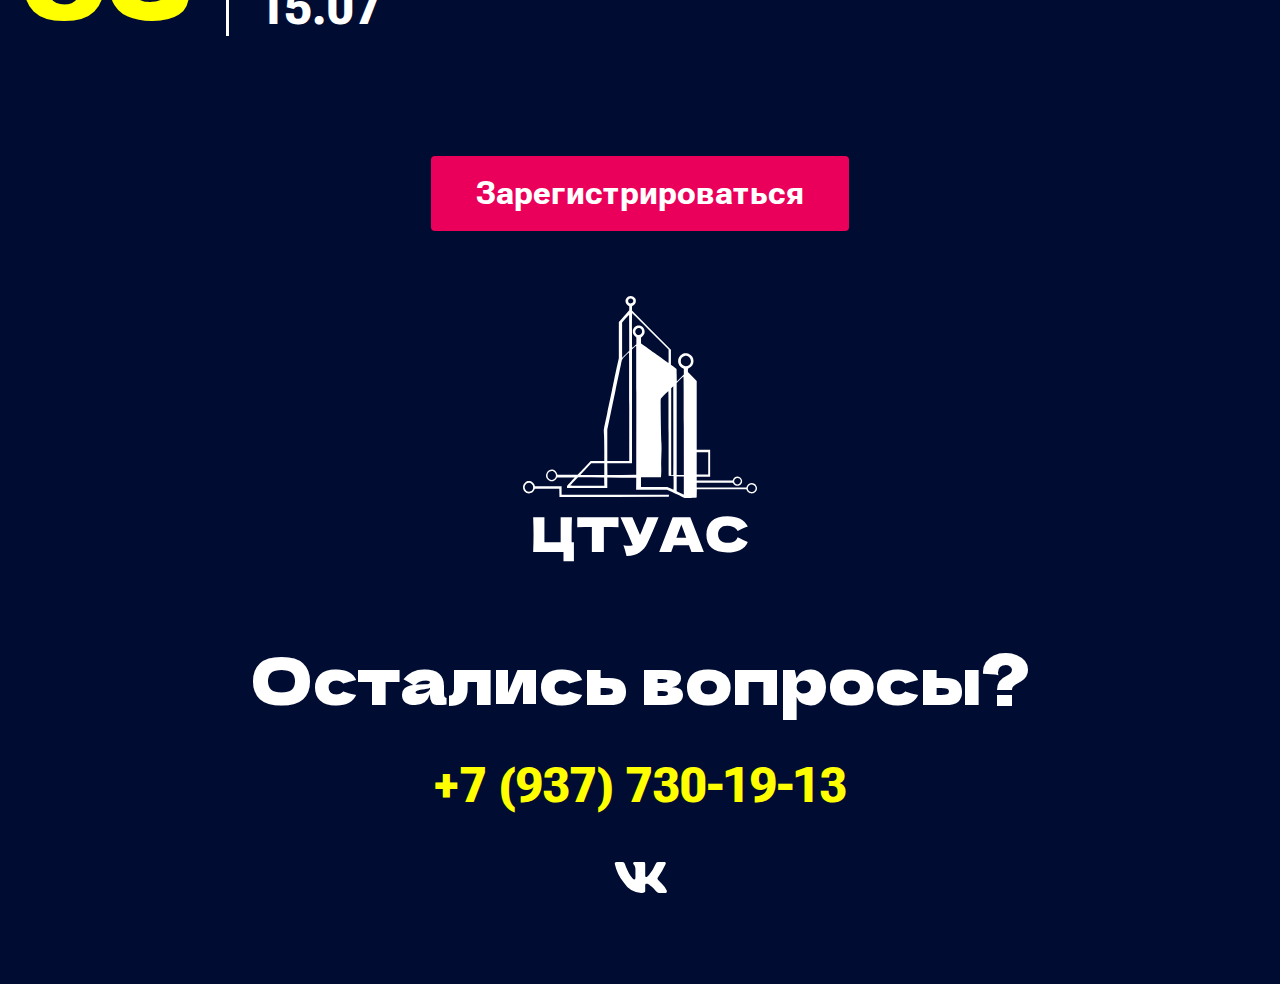
==== commit bd6ddc41: "added and fixed" ====
--- a/index.html
+++ b/index.html
@@ -32,7 +32,27 @@
           <a href="#cases" onclick="checkboxOff()" class="nav__menu__link">Кейсы</a>
         </li>
         <li class="nav__menu__item">
-          <a href="#old-camp" onclick="checkboxOff()" class="nav__menu__link">VR Camp 2022</a>
+          <a href="#old-camp" onclick="checkboxOff()" class="nav__menu__link">
+
+            История хакатона
+
+            <span>
+              <svg width="16" height="10" viewBox="0 0 16 10" fill="none" xmlns="http://www.w3.org/2000/svg">
+                <path
+                  d="M7.99978 9.25002C7.80778 9.25002 7.61575 9.17705 7.46975 9.03005L0.46975 2.03005C0.17675 1.73705 0.17675 1.26202 0.46975 0.969018C0.76275 0.676018 1.23779 0.676018 1.53079 0.969018L8.00076 7.43899L14.4707 0.969018C14.7637 0.676018 15.2388 0.676018 15.5318 0.969018C15.8248 1.26202 15.8248 1.73705 15.5318 2.03005L8.53176 9.03005C8.38376 9.17705 8.19178 9.25002 7.99978 9.25002Z"
+                  fill="#FFFFFF" />
+              </svg>
+
+            </span>
+          </a>
+
+          <ul class="nav__menu-sublist">
+            <li class="nav__menu-subitem">
+              <a class="nav__menu-sublink" onclick="checkboxOff()" href="#old-camp">
+                VR Camp 2022
+              </a>
+            </li>
+          </ul>
         </li>
         <li class="nav__menu__item">
           <a href="#conditions" onclick="checkboxOff()" class="nav__menu__link">Условия</a>
@@ -128,6 +148,90 @@
             <li class="main__whatis__photos__item" data-slider-photos-item>
               <img src="img/old-camp/old-camp-4.jpg" alt="">
             </li>
+
+            <li class="main__whatis__photos__item" data-slider-photos-item>
+              <img src="img/old-camp/old-camp-5.jpg" alt="">
+            </li>
+
+            <li class="main__whatis__photos__item" data-slider-photos-item>
+              <img src="img/old-camp/old-camp-6.jpg" alt="">
+            </li>
+
+            <li class="main__whatis__photos__item" data-slider-photos-item>
+              <img src="img/old-camp/old-camp-7.jpg" alt="">
+            </li>
+
+            <li class="main__whatis__photos__item" data-slider-photos-item>
+              <img src="img/old-camp/old-camp-8.jpg" alt="">
+            </li>
+
+            <li class="main__whatis__photos__item" data-slider-photos-item>
+              <img src="img/old-camp/old-camp-9.jpg" alt="">
+            </li>
+
+            <li class="main__whatis__photos__item" data-slider-photos-item>
+              <img src="img/old-camp/old-camp-10.jpg" alt="">
+            </li>
+
+            <li class="main__whatis__photos__item" data-slider-photos-item>
+              <img src="img/old-camp/old-camp-11.jpg" alt="">
+            </li>
+
+            <li class="main__whatis__photos__item" data-slider-photos-item>
+              <img src="img/old-camp/old-camp-12.jpg" alt="">
+            </li>
+
+            <li class="main__whatis__photos__item" data-slider-photos-item>
+              <img src="img/old-camp/old-camp-13.jpg" alt="">
+            </li>
+
+            <li class="main__whatis__photos__item" data-slider-photos-item>
+              <img src="img/old-camp/old-camp-14.jpg" alt="">
+            </li>
+
+            <li class="main__whatis__photos__item" data-slider-photos-item>
+              <img src="img/old-camp/old-camp-15.jpg" alt="">
+            </li>
+
+            <li class="main__whatis__photos__item" data-slider-photos-item>
+              <img src="img/old-camp/old-camp-16.jpg" alt="">
+            </li>
+
+            <li class="main__whatis__photos__item" data-slider-photos-item>
+              <img src="img/old-camp/old-camp-17.jpg" alt="">
+            </li>
+
+            <li class="main__whatis__photos__item" data-slider-photos-item>
+              <img src="img/old-camp/old-camp-18.jpg" alt="">
+            </li>
+
+            <li class="main__whatis__photos__item" data-slider-photos-item>
+              <img src="img/old-camp/old-camp-19.jpg" alt="">
+            </li>
+
+            <li class="main__whatis__photos__item" data-slider-photos-item>
+              <img src="img/old-camp/old-camp-20.jpg" alt="">
+            </li>
+
+            <li class="main__whatis__photos__item" data-slider-photos-item>
+              <img src="img/old-camp/old-camp-21.jpg" alt="">
+            </li>
+
+            <li class="main__whatis__photos__item" data-slider-photos-item>
+              <img src="img/old-camp/old-camp-22.jpg" alt="">
+            </li>
+
+            <li class="main__whatis__photos__item" data-slider-photos-item>
+              <img src="img/old-camp/old-camp-23.jpg" alt="">
+            </li>
+
+            <li class="main__whatis__photos__item" data-slider-photos-item>
+              <img src="img/old-camp/old-camp-24.jpg" alt="">
+            </li>
+
+            <li class="main__whatis__photos__item" data-slider-photos-item>
+              <img src="img/old-camp/old-camp-25.jpg" alt="">
+            </li>
           </ul>
         </div>
 
@@ -416,7 +520,7 @@
               доцент кафедры СКОиНС ИАиС ВолгГТУ
             </div>
           </li>
-          <li class="main__experts__peoples__item">
+          <!-- <li class="main__experts__peoples__item">
             <img src="img/cupchikova1.jpeg" alt="" class="main__experts__peoples__item__photo">
             <h3 class="main__experts__peoples__item__title">
               Купчикова Наталья Викторовна
@@ -426,7 +530,7 @@
               проректор по научной работе и международной деятельности
               АГАСУ
             </div>
-          </li>
+          </li> -->
           <li class="main__experts__peoples__item">
             <img src="img/rekunov.jpg" alt="" class="main__experts__peoples__item__photo">
             <h3 class="main__experts__peoples__item__title">
@@ -469,11 +573,11 @@
               <img src="img/ctuas_emblem.svg" alt="" class="main__companies__list__item__logo">
             </a>
           </li>
-          <li class="main__companies__list__item">
+          <!-- <li class="main__companies__list__item">
             <a href="http://fdo-gorhoz.ru/" target="_blank" class="main__companies__list__item__link">
               <img src="img/fdo_logo.png" alt="" class="main__companies__list__item__logo">
             </a>
-          </li>
+          </li> -->
           <li class="main__companies__list__item">
             <a href="https://vgasu.ru/" target="_blank" class="main__companies__list__item__link">
               <img src="img/iais_logo.jpg" alt="" class="main__companie__list__items__logo">
@@ -530,7 +634,7 @@
           <li class="main__timeline__list__item">
             <div class="main__timeline__list__item__number">03</div>
             <div class="main__timeline__list__item__info">
-              Защита Junior<br>07.07
+              Защита Junior<br>05.07
               <!-- <div class="main__timeline__list__item__info__title">
                                 Сбор заявок<br>с 28.04 - 29.05
                             </div>
@@ -545,7 +649,7 @@
           <li class="main__timeline__list__item">
             <div class="main__timeline__list__item__number">04</div>
             <div class="main__timeline__list__item__info">
-              Защита Student<br>21.07
+              Защита Student<br>15.07
               <!-- <div class="main__timeline__list__item__info__title">
                                 Сбор заявок<br>с 28.04 - 29.05
                             </div>
@@ -560,7 +664,7 @@
           <li class="main__timeline__list__item">
             <div class="main__timeline__list__item__number">05</div>
             <div class="main__timeline__list__item__info">
-              Объявление победителей и награждение<br>21.07
+              Объявление победителей и награждение<br>15.07
               <!-- <div class="main__timeline__list__item__info__title">
                                 Сбор заявок<br>с 28.04 - 29.05
                             </div>
--- a/css/style.min.css
+++ b/css/style.min.css
@@ -453,6 +453,9 @@
 }
 
 .nav__menu__link {
+  display: flex;
+  align-items: center;
+  column-gap: 10px;
   -webkit-transition: .3s;
   -o-transition: .3s;
   transition: .3s;
@@ -1285,4 +1288,91 @@
   height: 100%;
   object-fit: cover;
   object-position: top;
+}
+
+.nav__menu__item svg {
+  transition: transform .3s linear;
+}
+
+.nav__menu__item:hover svg {
+  transform: rotate(180deg);
+}
+
+.nav__menu__item:hover .nav__menu-sublist {
+  height: 100%;
+  opacity: 1;
+  pointer-events: visible;
+}
+
+.nav__menu__item:hover {}
+
+.nav__menu-sublist {
+  /* position: absolute; */
+  height: 0;
+  opacity: 0;
+  pointer-events: none;
+  transition: height .3s linear, opacity 0.3s linear;
+}
+
+.nav__menu-subitem {
+  line-height: 24px;
+}
+
+.nav__menu-sublink {
+  -webkit-transition: .3s;
+  -o-transition: .3s;
+  transition: .3s;
+  font-family: Inter;
+  font-weight: 600;
+  font-size: .45em;
+  color: #fff;
+  text-decoration: none;
+  white-space: nowrap
+}
+
+.nav__menu-sublink:hover {
+  color: #ff2377
+}
+
+.nav.scrolled__nav .nav__menu-sublink:hover {
+  color: #ff2377
+}
+
+
+.nav.scrolled__nav .nav__menu__item svg path {
+  fill: #000c32;
+}
+
+.nav.scrolled__nav .nav__menu-sublink {
+  color: #000c32;
+}
+
+
+@media screen and (max-width:1140px) {
+  .nav__menu-sublink {
+    display: block;
+    padding: 1em;
+    width: 100%;
+    background-color: #fff;
+    -webkit-transition: .3s;
+    -o-transition: .3s;
+    transition: .3s;
+    color: #000c32;
+  }
+
+  .nav__menu-sublink:hover {
+    background-color: #afafaf;
+    color: #fff;
+  }
+
+  .nav__menu__item span svg {
+    display: none;
+  }
+
+  .nav__menu-sublist {
+    height: 100%;
+    opacity: 1;
+    pointer-events: visible;
+    padding-left: 1em;
+  }
 }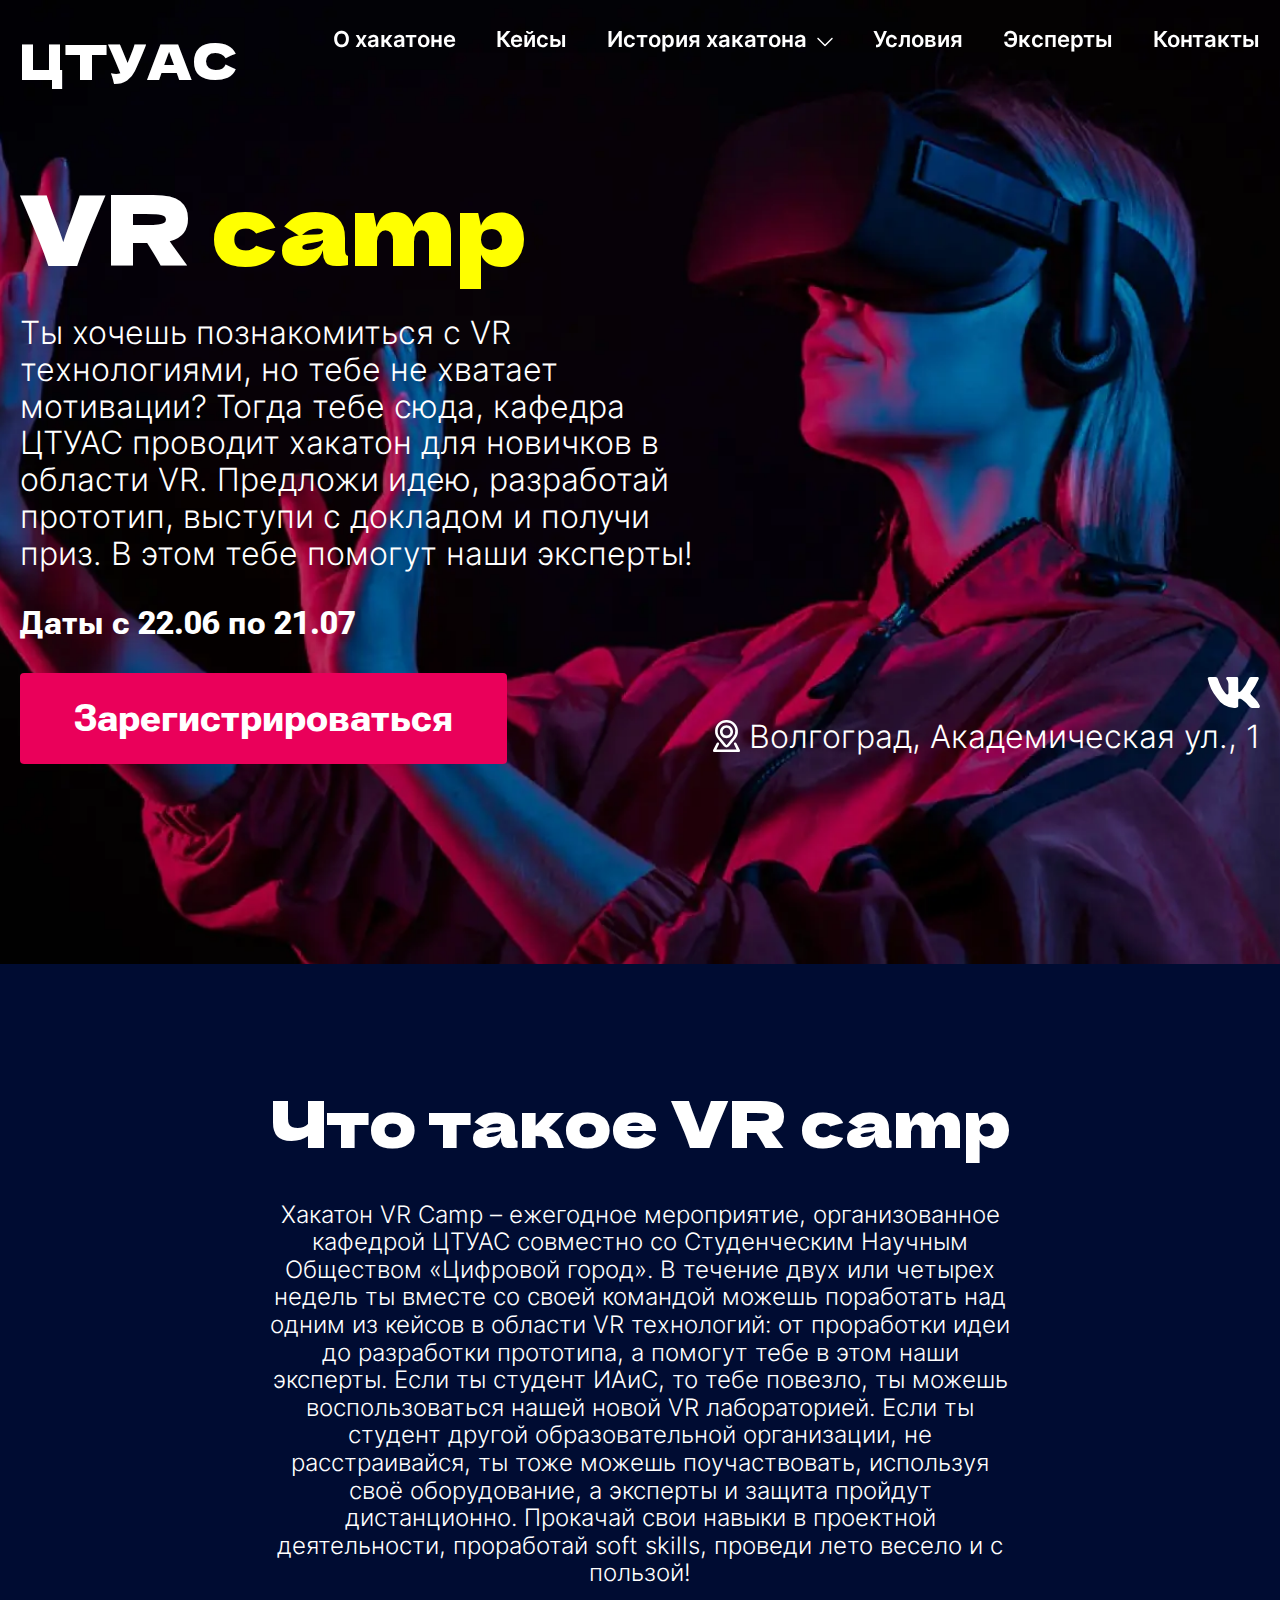
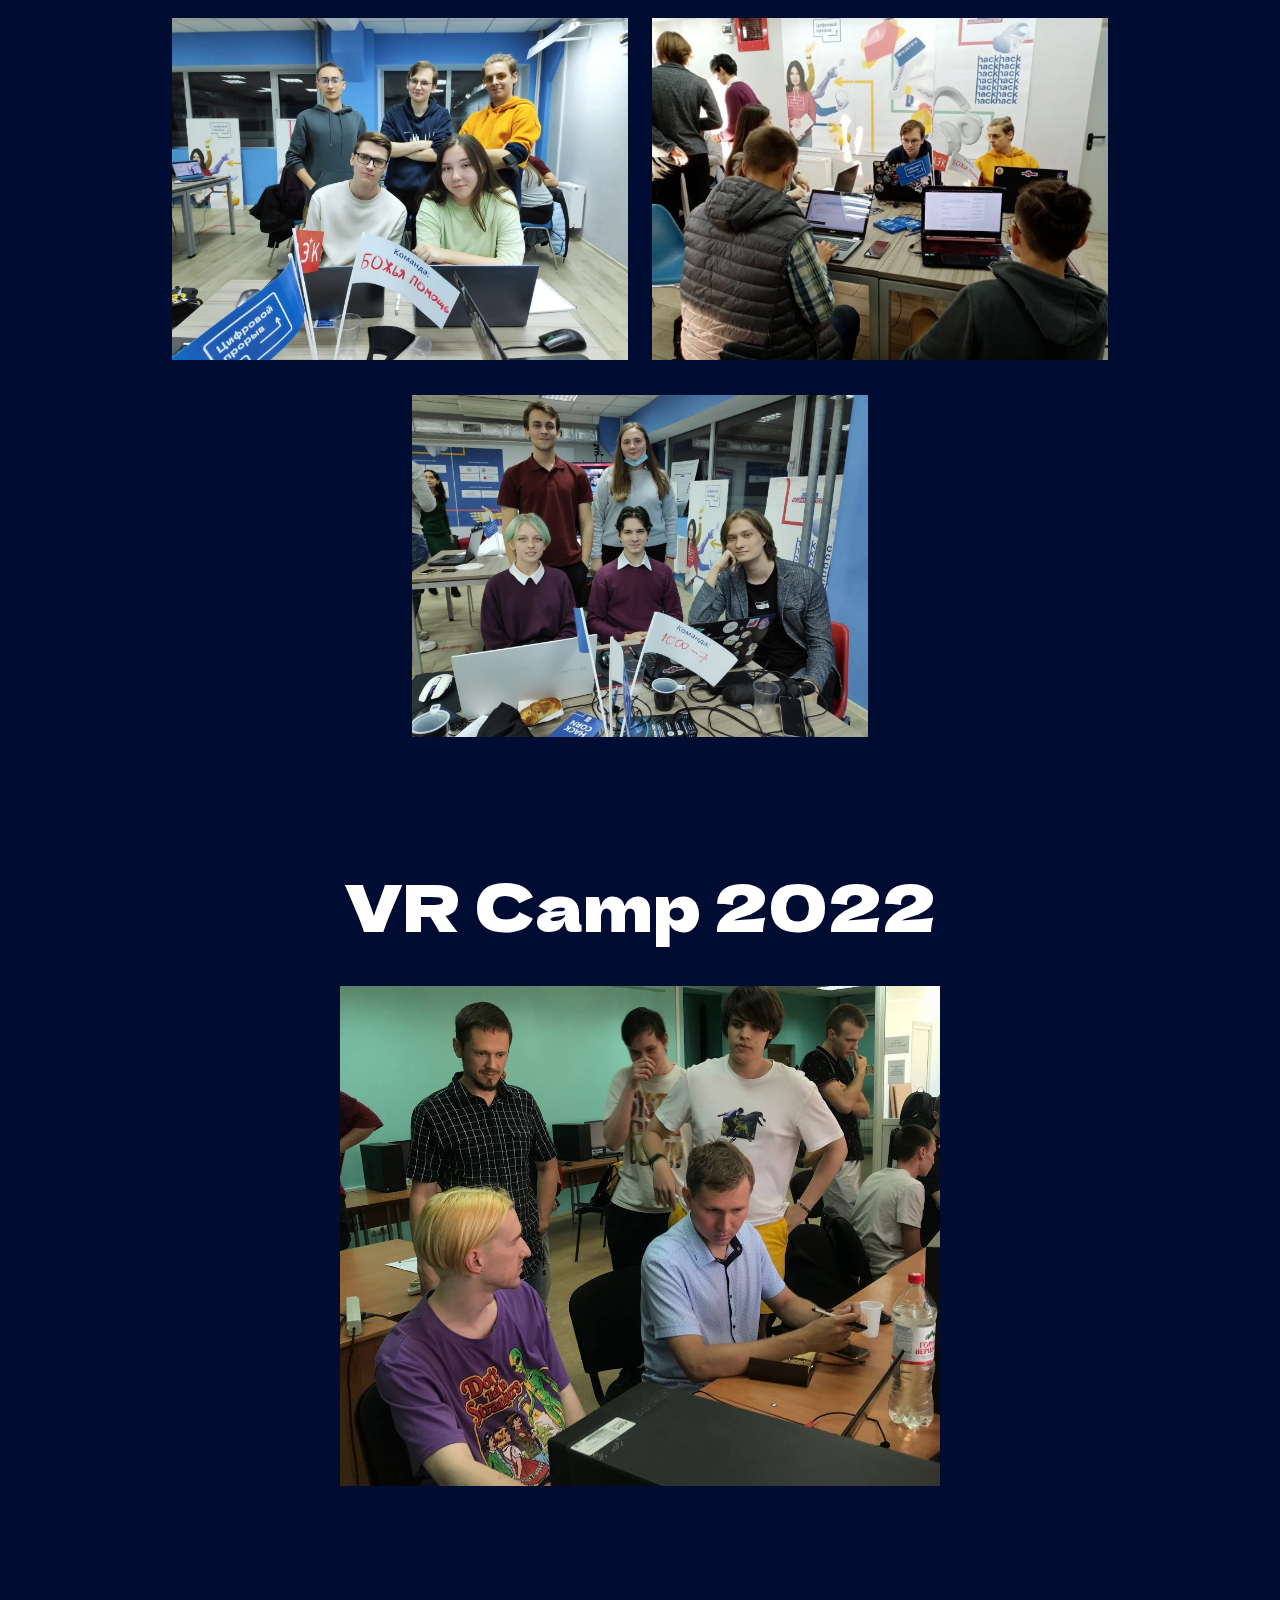
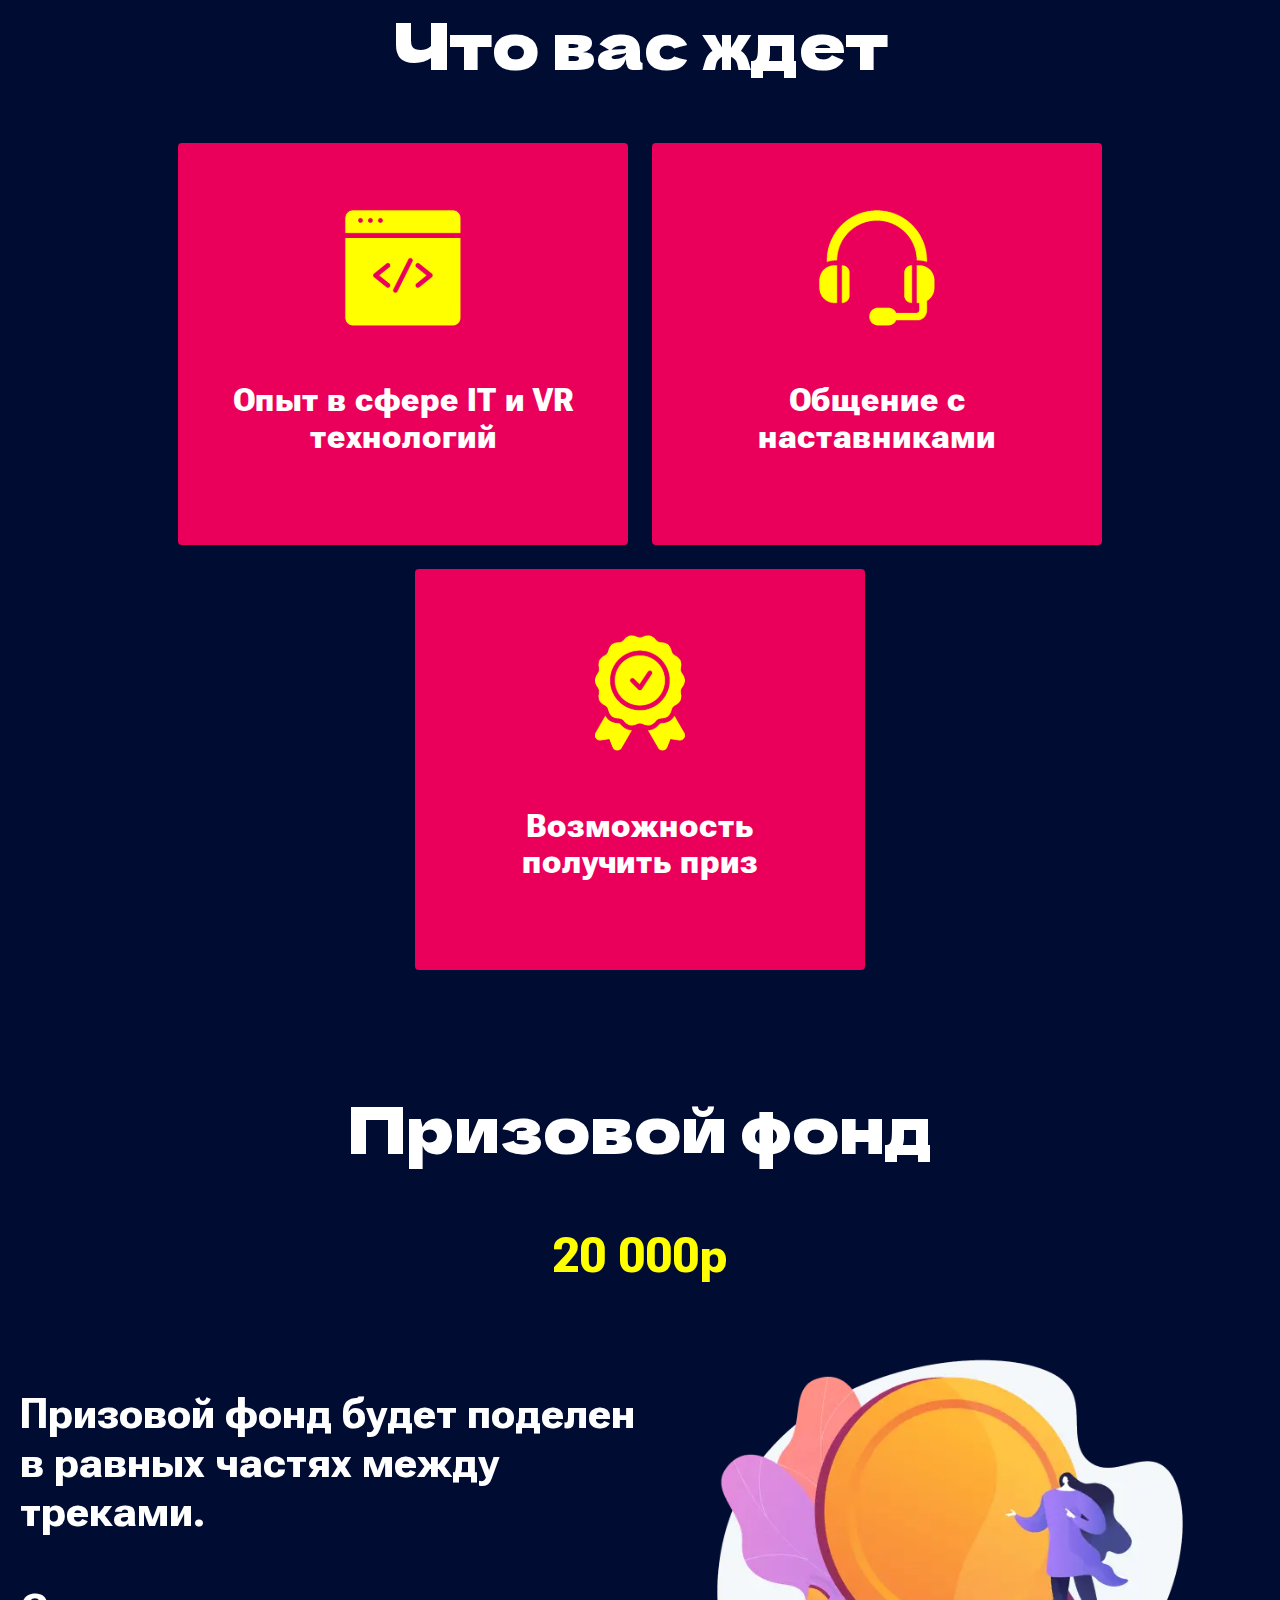
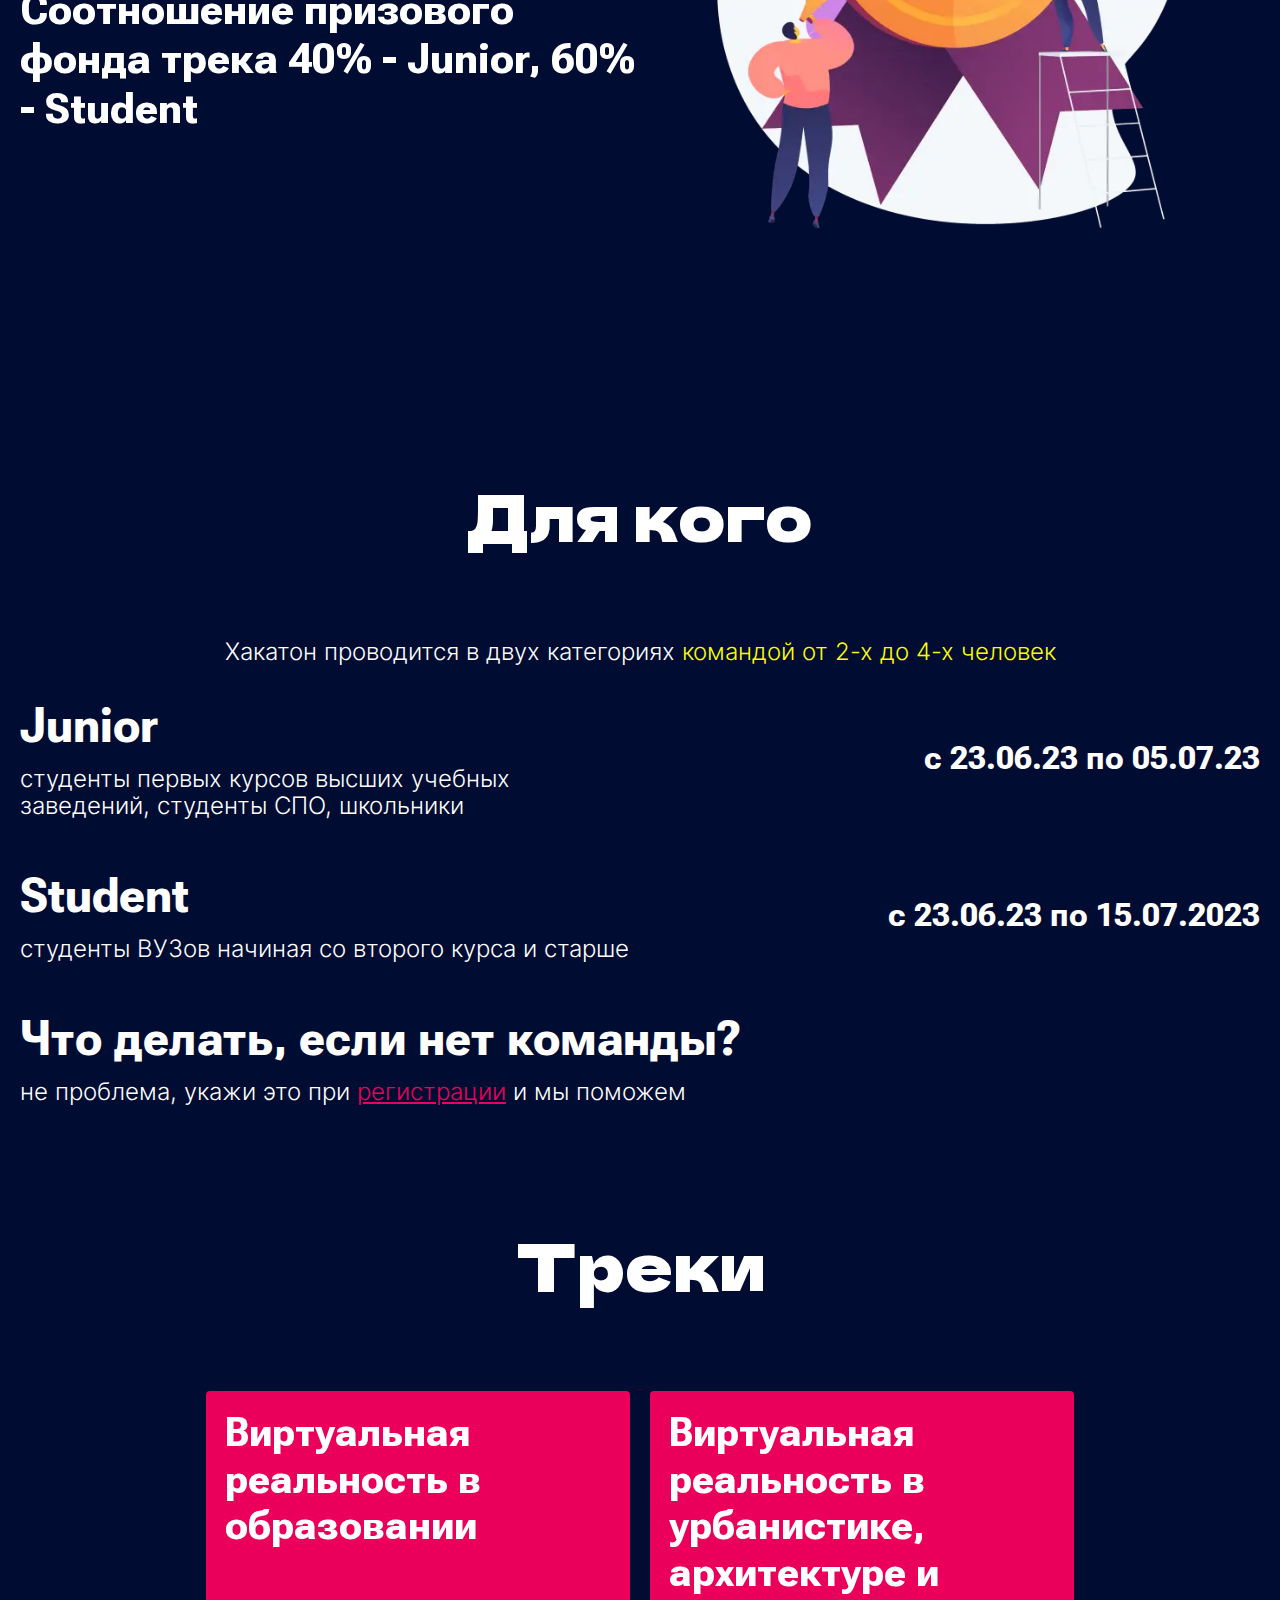
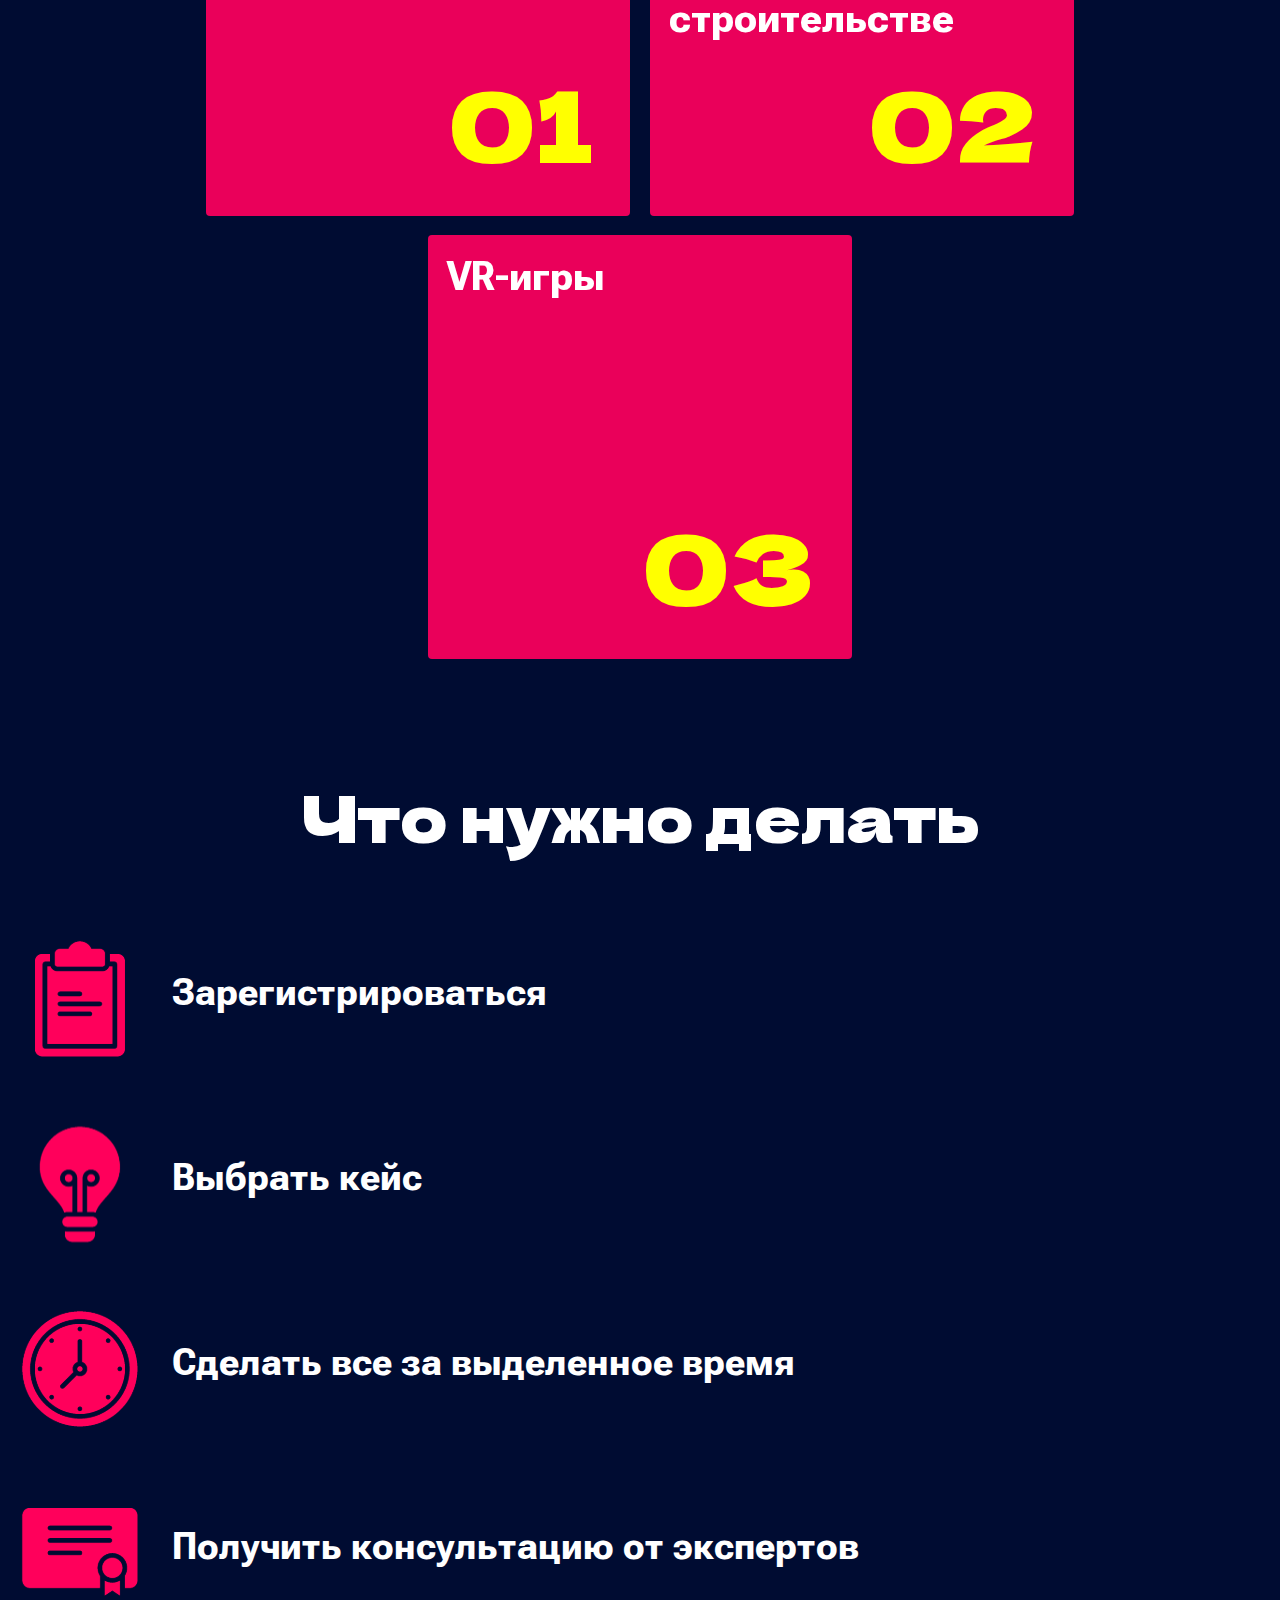
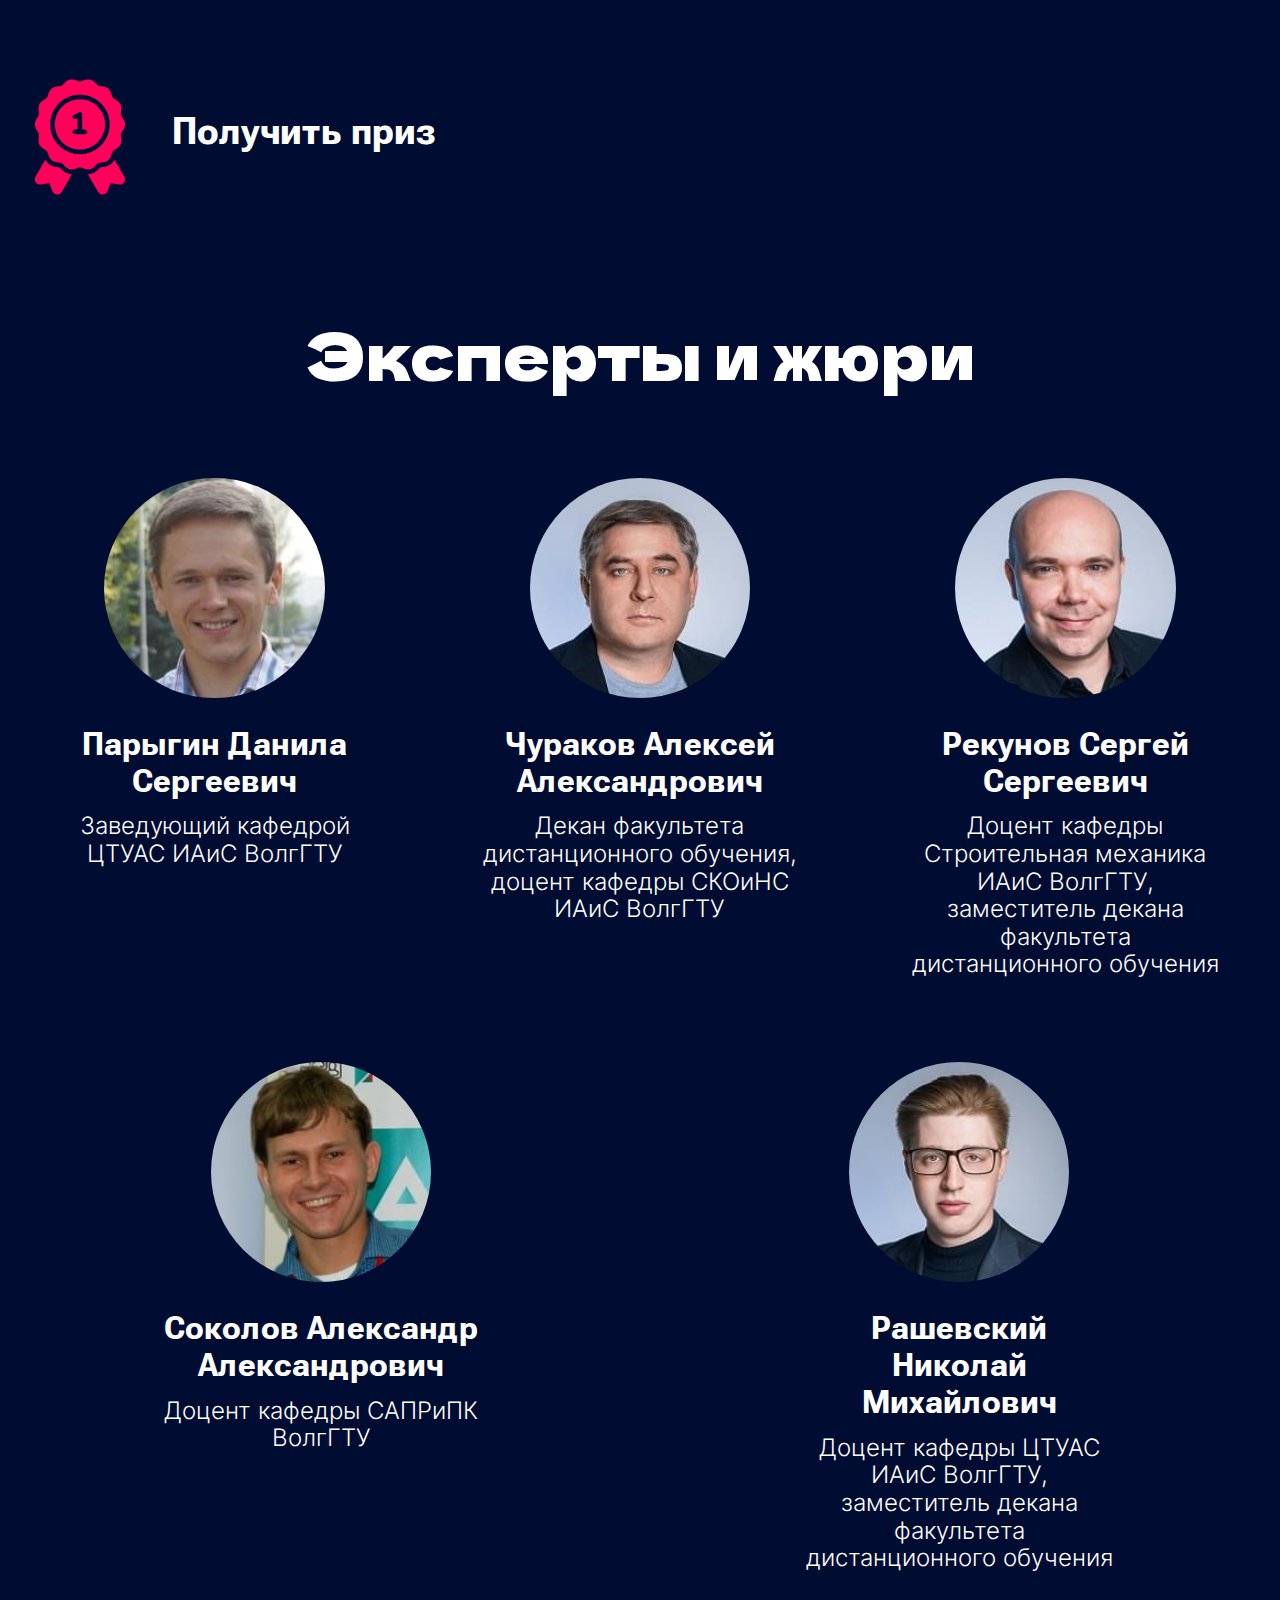
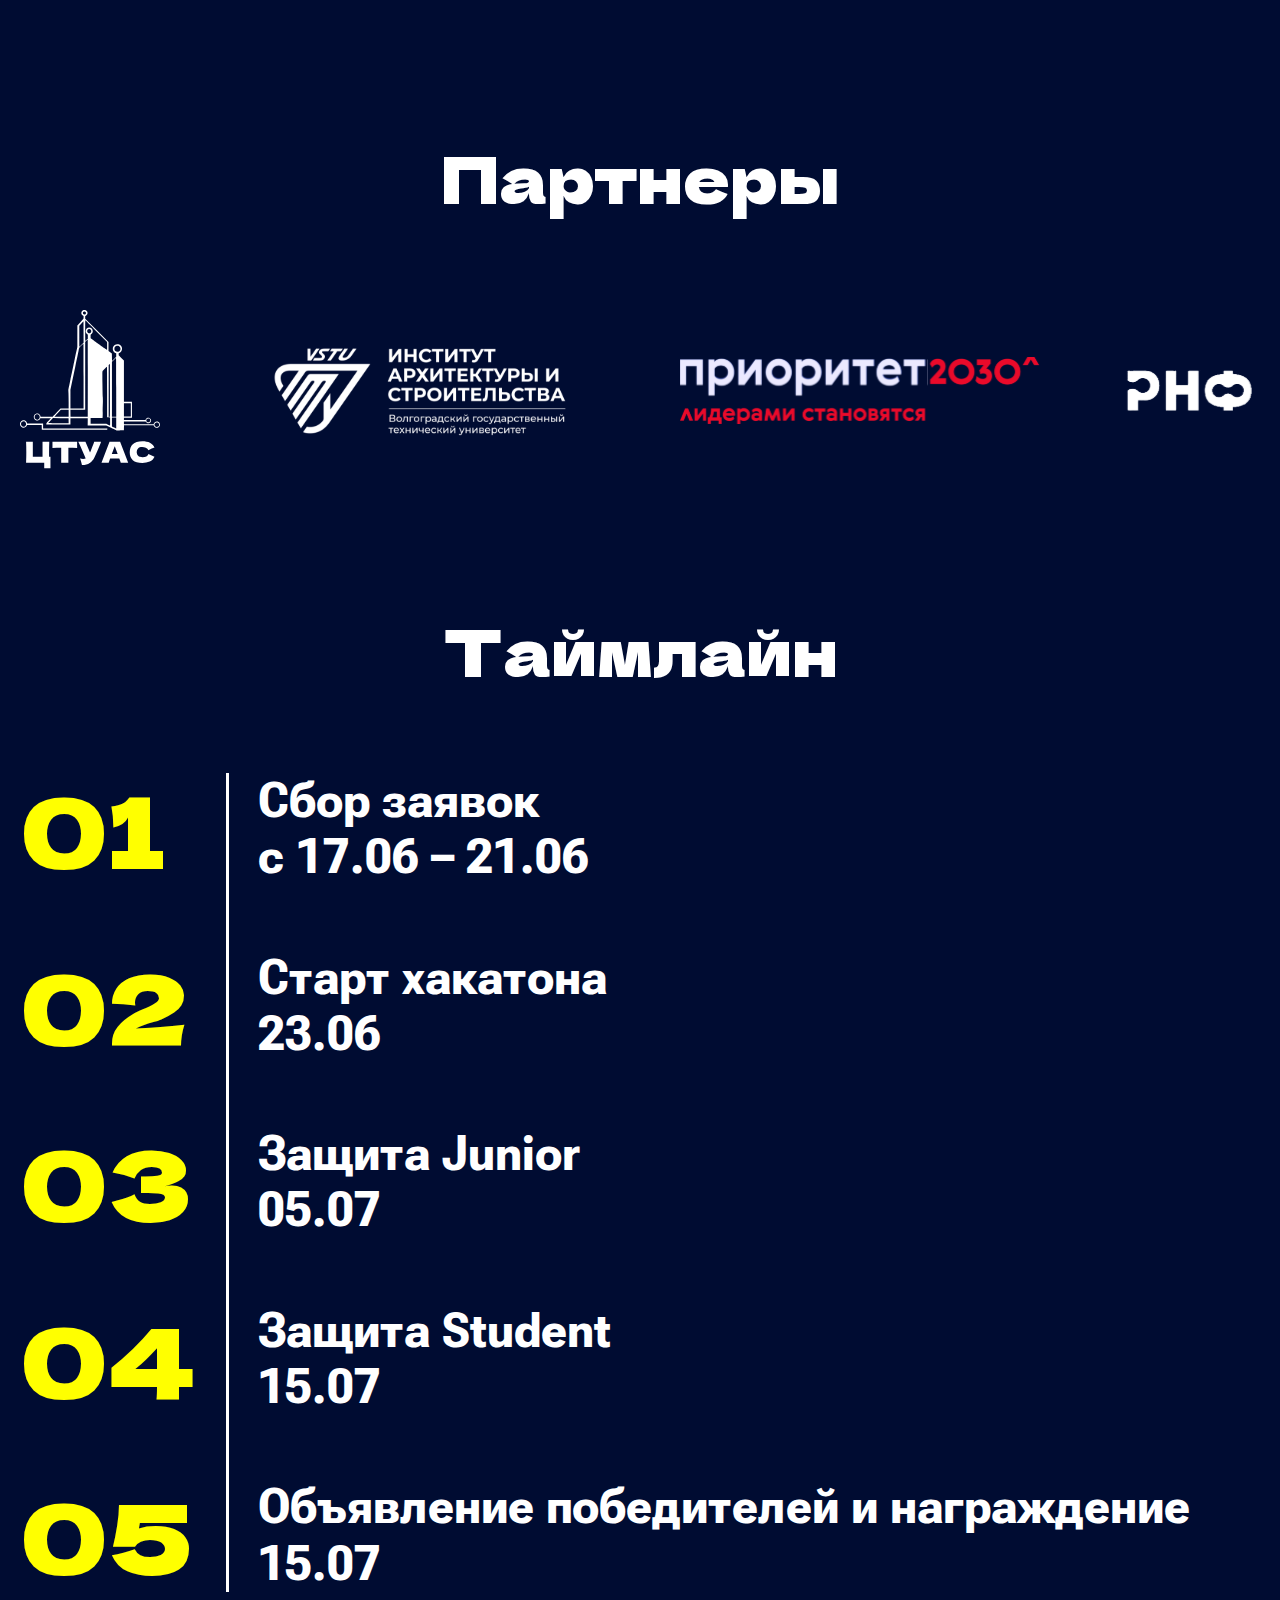
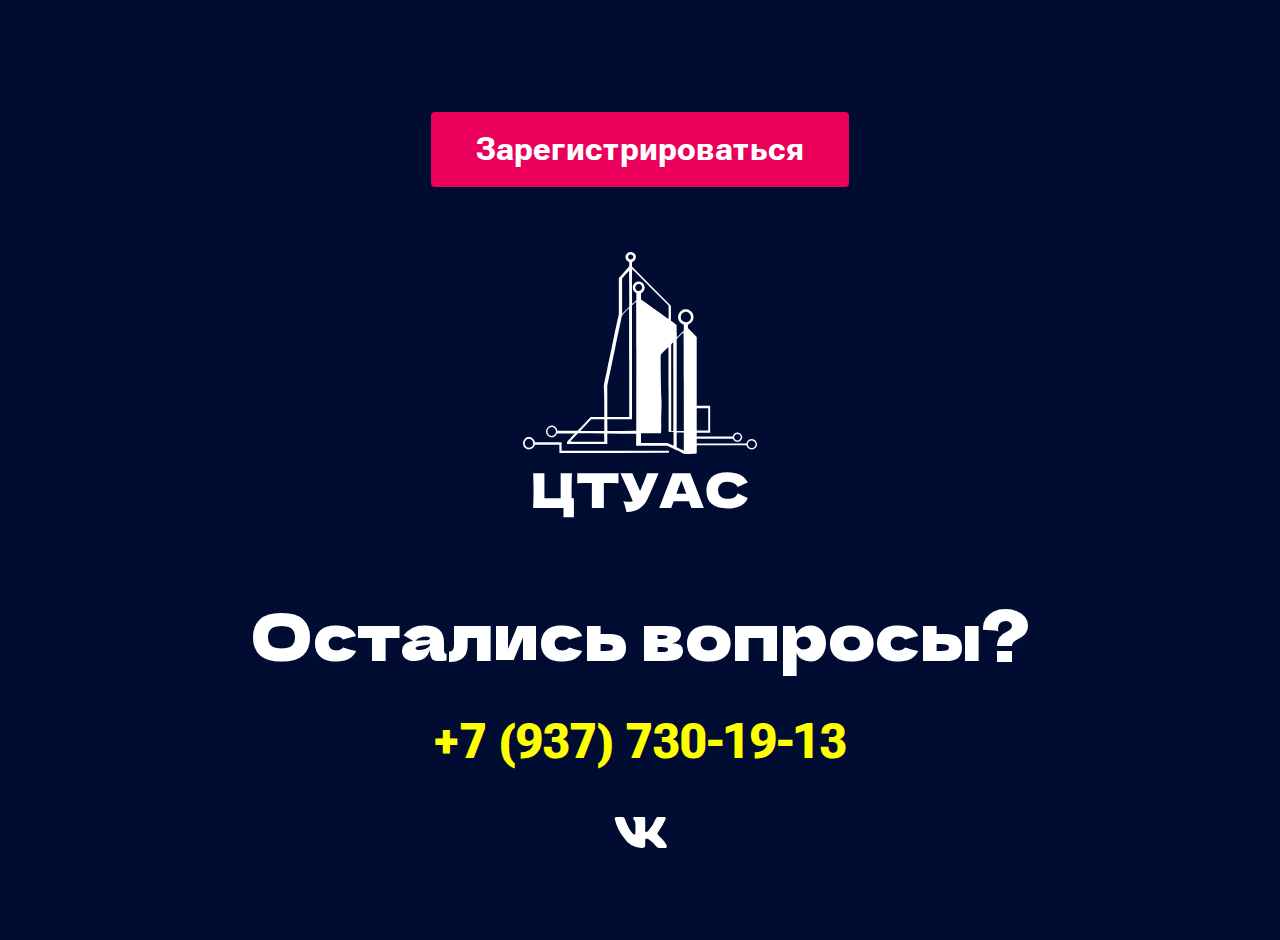
==== commit 74ff849f: "fixed dated" ====
--- a/index.html
+++ b/index.html
@@ -5,7 +5,7 @@
 <head>
   <meta charset="UTF-8">
   <meta name="viewport" content="width=device-width, initial-scale=1.0">
-  <meta name="description" content="ЦТУАС Хакатон VR camp 2022">
+  <meta name="description" content="ЦТУАС Хакатон VR camp 2023">
   <meta name="keywords" content="">
   <link rel="shortcut icon" href="img/favicons/favicon.svg" type="image/svg+xml">
   <link rel="shortcut icon" href="img/favicons/favicon.webp" type="image/webp">
@@ -339,7 +339,7 @@
               </div>
             </div>
             <div class="main__forwhom__teams__item__date">
-              с 23.06.22 по 07.07.22
+              с 23.06.23 по 05.07.23
             </div>
           </li>
           <li class="main__forwhom__teams__item">
@@ -350,7 +350,7 @@
               </div>
             </div>
             <div class="main__forwhom__teams__item__date">
-              с 23.06.22 по 21.07.2022
+              с 23.06.23 по 15.07.2023
             </div>
           </li>
           <li class="main__forwhom__teams__item">
@@ -578,9 +578,9 @@
               <img src="img/fdo_logo.png" alt="" class="main__companies__list__item__logo">
             </a>
           </li> -->
-          <li class="main__companies__list__item">
+          <li class="main__companies__list__item" style="grid-column: span 2;">
             <a href="https://vgasu.ru/" target="_blank" class="main__companies__list__item__link">
-              <img src="img/iais_logo.jpg" alt="" class="main__companie__list__items__logo">
+              <img src="img/iais_new_logo.svg" alt="" class="main__companie__list__items__logo">
             </a>
           </li>
           <li class="main__companies__list__item" id="prioritet">
--- a/css/style.min.css
+++ b/css/style.min.css
@@ -1272,12 +1272,15 @@
 .slider .main__whatis__photos {
   display: flex;
   flex-wrap: nowrap;
+  gap: 0;
   justify-content: flex-start;
   transition: transform 0.5s ease;
 }
 
 .slider .main__whatis__photos__item {
   flex: 0 0 100%;
+  width: 100%;
+  max-width: 100%;
   max-height: 500px;
   overflow: hidden;
 }
